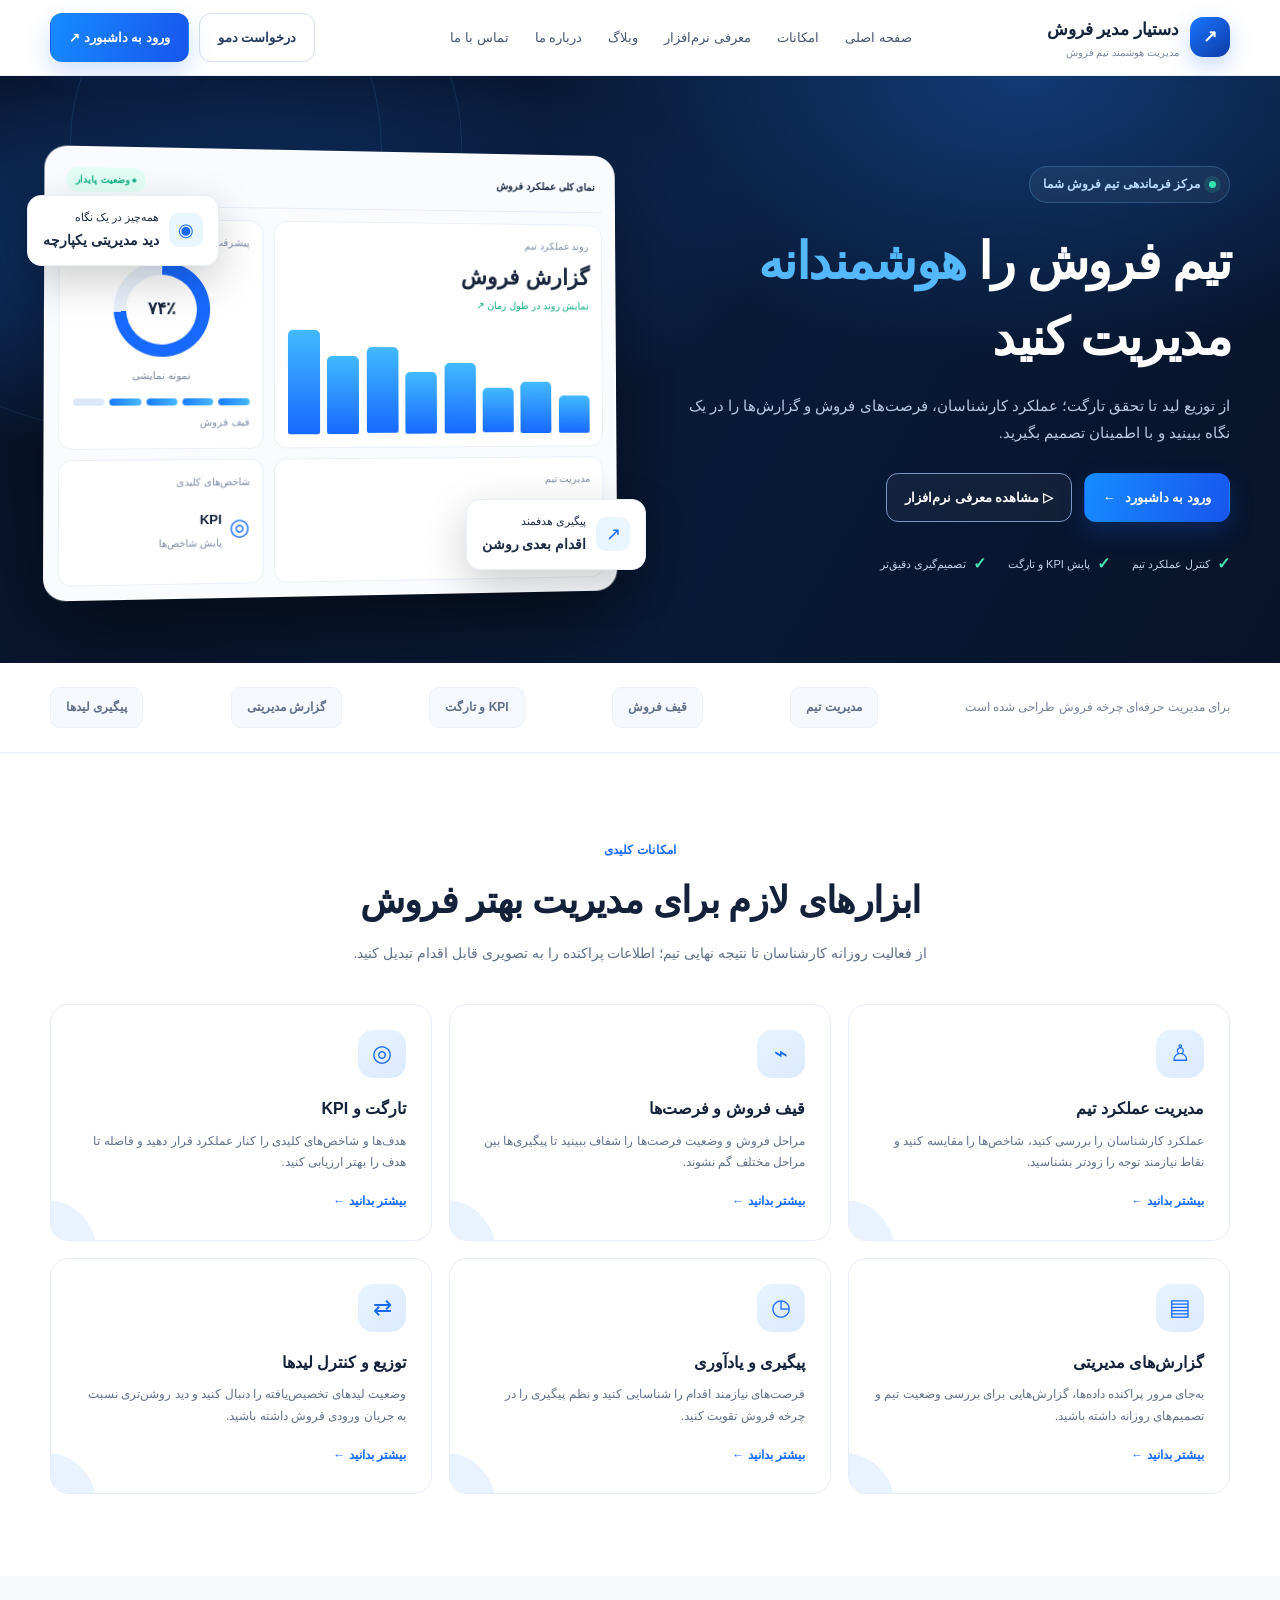
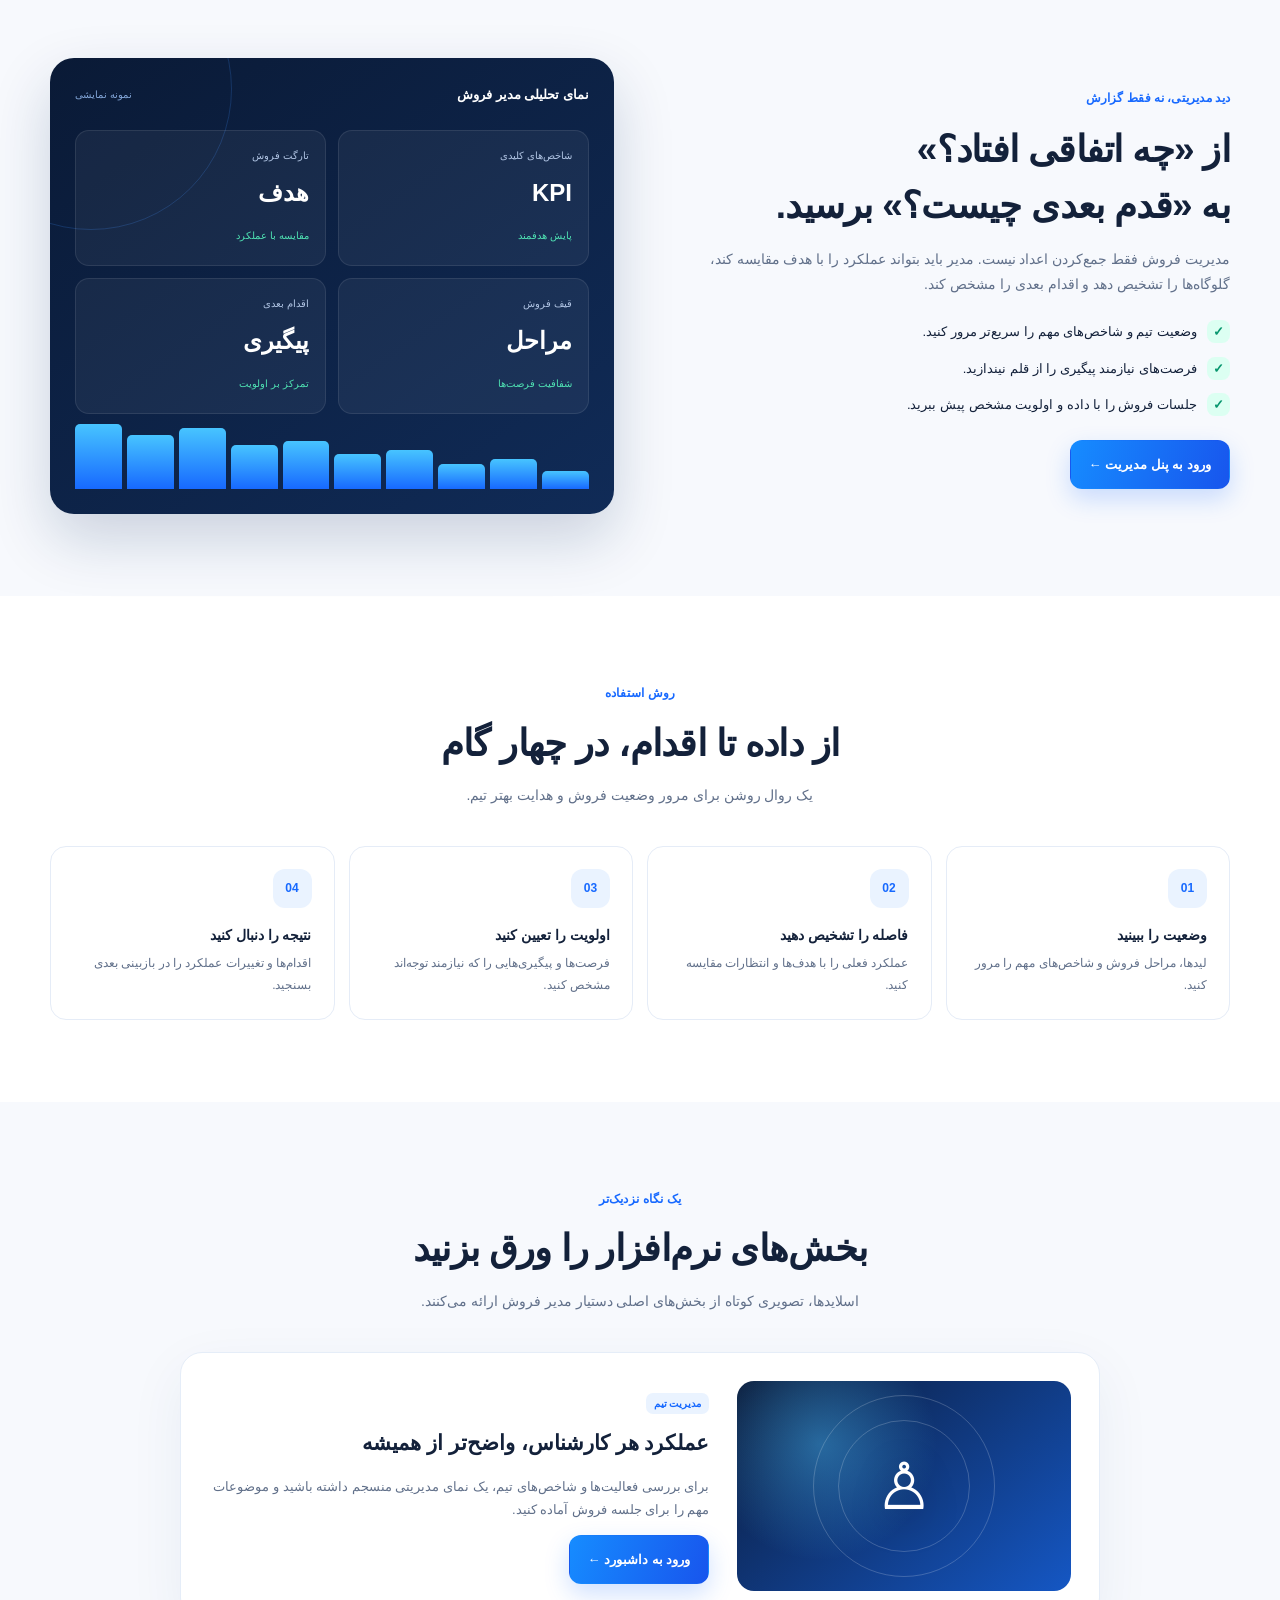
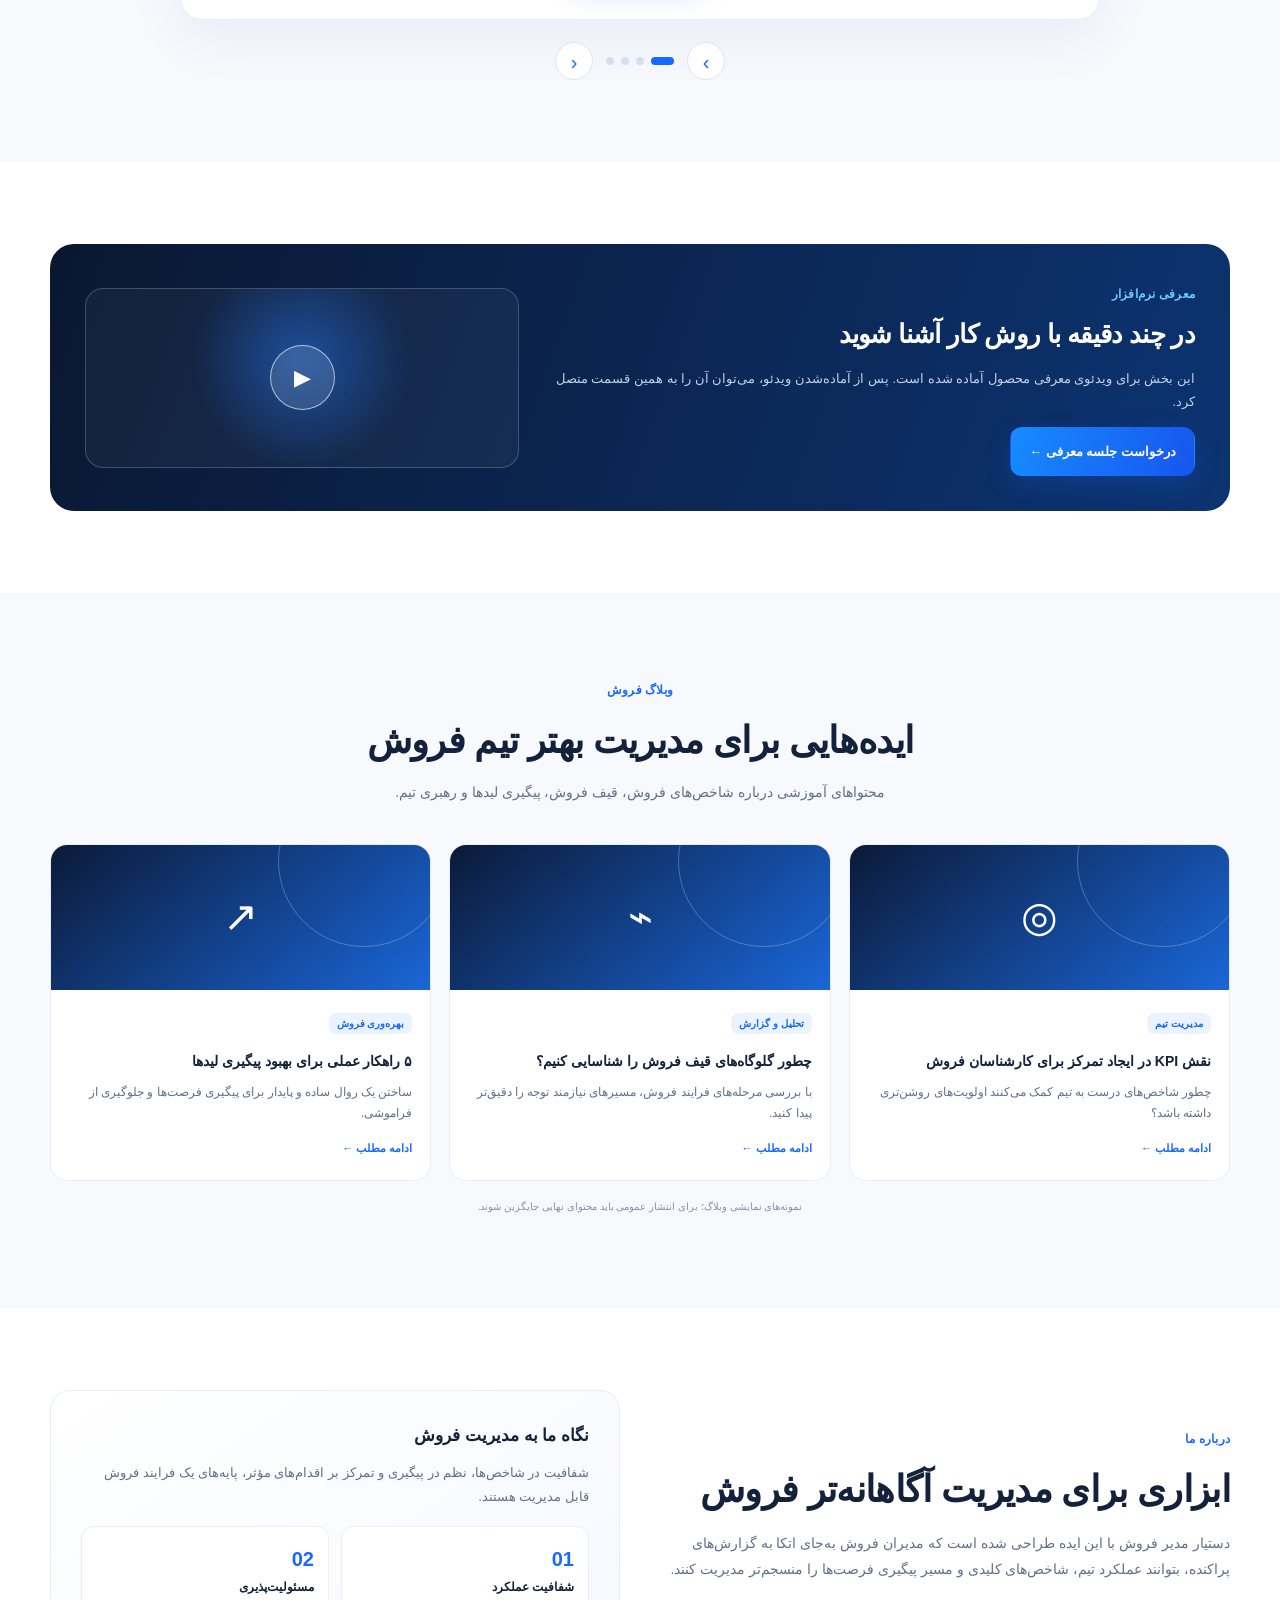
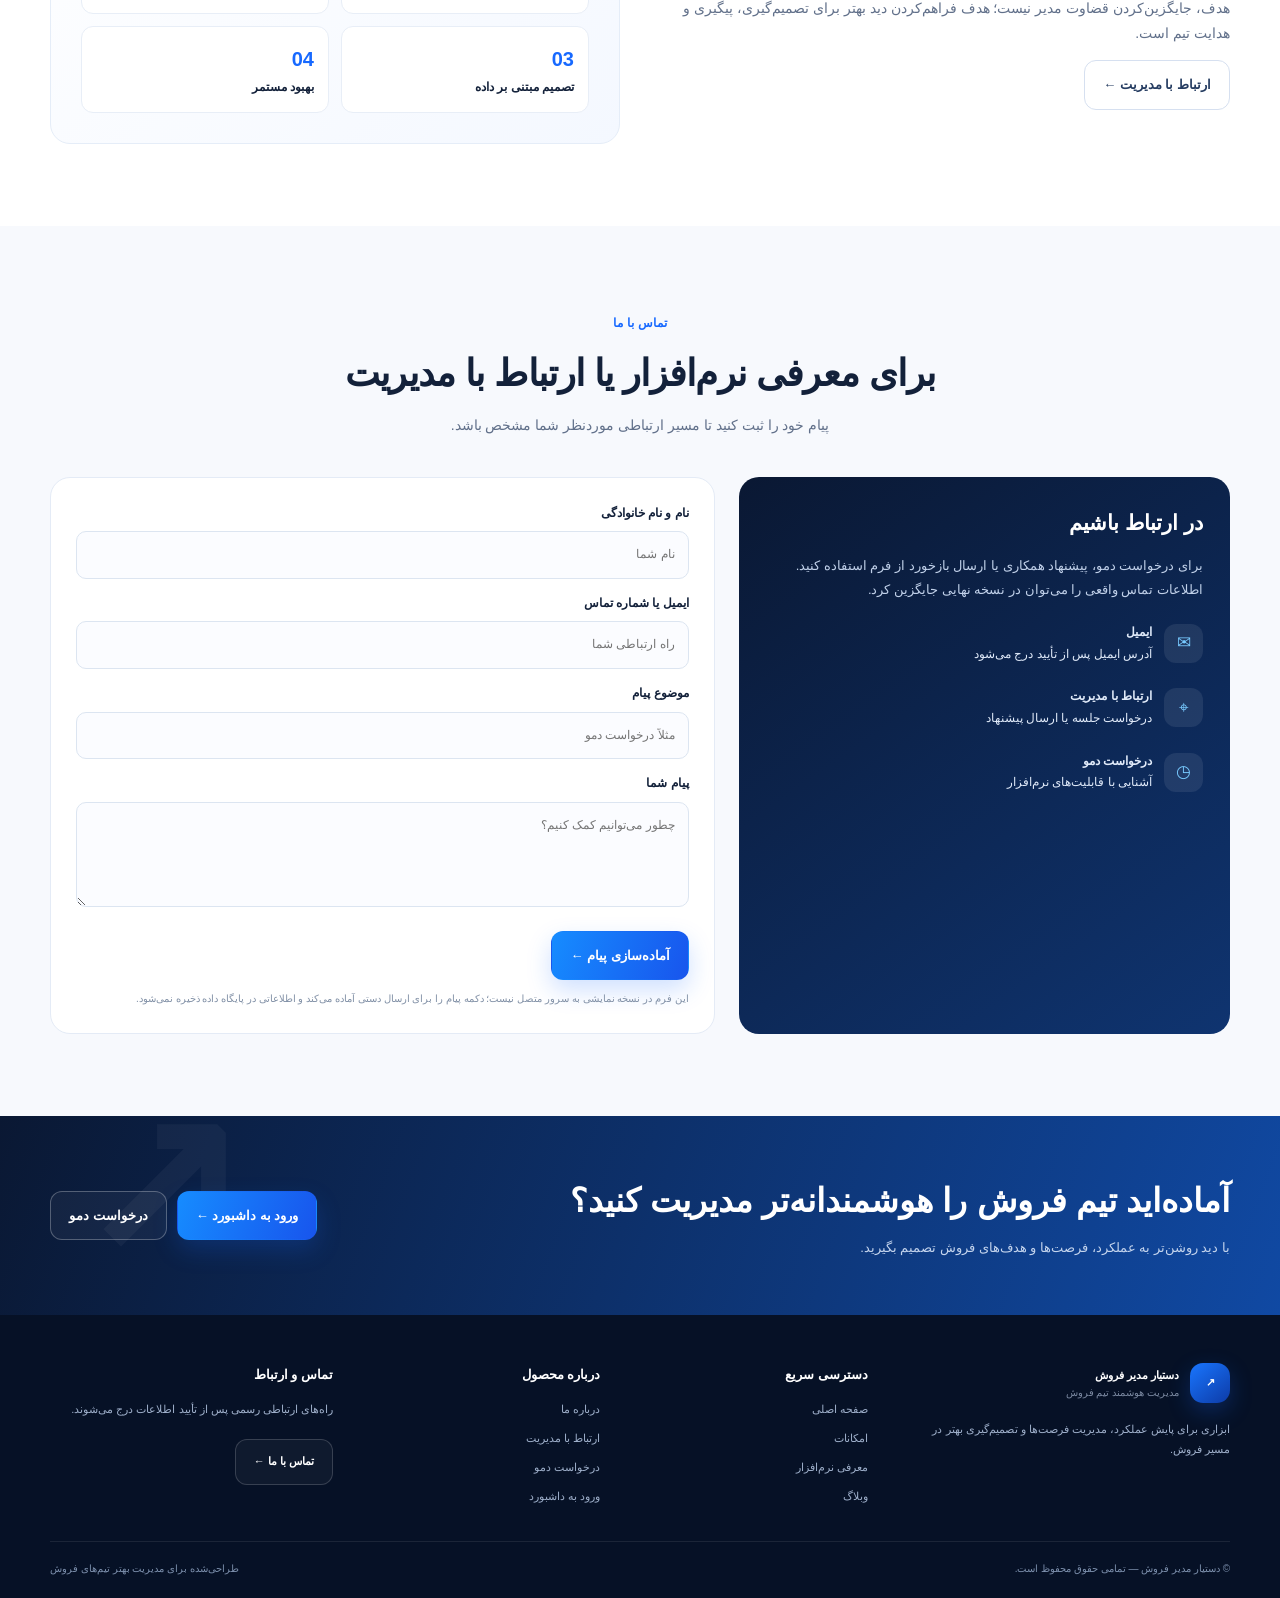
==== index.html @ 39547f1a "Launch sales assistant landing page as homepage" ====
<!doctype html>
<html lang="fa" dir="rtl">
<head>
<meta charset="utf-8">
<meta name="viewport" content="width=device-width,initial-scale=1">
<meta name="theme-color" content="#071329">
<title>دستیار مدیر فروش | مدیریت هوشمند تیم فروش</title>
<meta name="description" content="یک مرکز فرماندهی برای مدیریت تیم فروش، پایش KPI، پیگیری لیدها و تحقق تارگت‌ها.">
<style>
:root{--navy:#071329;--navy2:#0b1c3b;--blue:#1769ff;--cyan:#38bdf8;--ink:#13213a;--muted:#61708a;--line:#e7edf6;--paper:#f7f9fd;--green:#19c994;--orange:#ffb454}
*{box-sizing:border-box}html{scroll-behavior:smooth;scroll-padding-top:90px}body{margin:0;font-family:Tahoma,"Segoe UI",sans-serif;color:var(--ink);background:white;line-height:1.8}a{color:inherit;text-decoration:none}button,input,textarea{font:inherit}button,a{ -webkit-tap-highlight-color:transparent}.wrap{width:min(1180px,calc(100% - 40px));margin:auto}.topbar{height:76px;display:flex;align-items:center;background:#fff;position:sticky;top:0;z-index:50;border-bottom:1px solid #eaf0f8}.nav{display:flex;align-items:center;justify-content:space-between;gap:24px}.brand{display:flex;align-items:center;gap:11px;font-weight:900;font-size:17px;white-space:nowrap}.brand-mark{width:40px;height:40px;border-radius:13px;background:linear-gradient(140deg,#1976ff,#0d3ba7);display:grid;place-items:center;color:white;box-shadow:0 8px 22px #1769ff40}.brand small{display:block;font-size:10px;color:#7b89a1;font-weight:500;line-height:1.4}.navlinks{display:flex;align-items:center;gap:26px;font-size:13px;color:#465570}.navlinks a:hover{color:var(--blue)}.nav-actions{display:flex;gap:10px;align-items:center}.btn{display:inline-flex;align-items:center;justify-content:center;gap:9px;border:1px solid transparent;border-radius:12px;padding:12px 18px;font-size:13px;font-weight:800;cursor:pointer;transition:transform .2s,box-shadow .2s,background .2s}.btn:hover{transform:translateY(-2px)}.btn-primary{color:white;background:linear-gradient(110deg,#168cff,#1855ed);box-shadow:0 10px 25px #1769ff35}.btn-outline{border-color:#d6e0f0;background:white;color:#253c61}.menu-toggle{display:none;border:1px solid var(--line);background:white;border-radius:10px;padding:8px 11px}
.hero{position:relative;overflow:hidden;background:radial-gradient(ellipse at 18% 30%,#123f85 0,transparent 36%),radial-gradient(ellipse at 80% 0%,#123a74 0,transparent 34%),linear-gradient(120deg,#071329,#081a37 60%,#071329);color:white;padding:74px 0 68px;isolation:isolate}.hero:before,.hero:after{content:"";position:absolute;border:1px solid #53b8ff24;border-radius:50%;width:550px;height:550px;z-index:-1;animation:orbit 28s linear infinite}.hero:before{left:-170px;top:-200px}.hero:after{left:70px;top:-130px;width:390px;height:390px;animation-duration:20s}.hero-grid{display:grid;grid-template-columns:1fr 1.03fr;align-items:center;gap:48px}.eyebrow{display:inline-flex;align-items:center;gap:9px;border:1px solid #69b9ff45;background:#ffffff0d;border-radius:99px;padding:7px 13px;color:#b9dcff;font-size:12px;font-weight:700}.pulse{width:7px;height:7px;border-radius:50%;background:#35e3b1;box-shadow:0 0 0 5px #35e3b122}.hero h1{font-size:clamp(32px,4vw,53px);line-height:1.48;letter-spacing:-1.6px;margin:21px 0 16px;font-weight:900}.hero h1 span{color:#54b8ff}.hero-copy{font-size:15px;color:#b8c8e2;max-width:560px;margin:0 0 27px}.hero-ctas{display:flex;flex-wrap:wrap;gap:12px}.hero .btn-outline{background:#ffffff0b;border-color:#7895c5;color:#fff}.hero-points{display:flex;gap:22px;flex-wrap:wrap;margin-top:28px;color:#c4d3eb;font-size:11px}.hero-points span{display:flex;gap:7px;align-items:center}.hero-points b{color:#4ce0b0;font-size:16px}.visual{position:relative;min-width:0;perspective:1000px}.dashboard{background:#f9fbff;color:#17243c;border:1px solid #ffffffb5;border-radius:22px;padding:13px;box-shadow:0 32px 90px #0008;transform:rotateY(5deg) rotateX(1deg);animation:float 6s ease-in-out infinite}.dash-top{display:flex;justify-content:space-between;align-items:center;padding:7px 7px 13px;border-bottom:1px solid #e6edf7;font-size:10px;font-weight:800}.dash-status{color:#0aaf83;background:#e3fff5;padding:4px 9px;border-radius:99px;font-size:9px}.dash-layout{display:grid;grid-template-columns:1.35fr .8fr;gap:10px;padding-top:12px}.dash-card{background:white;border:1px solid #eaf0f8;border-radius:13px;padding:13px;min-width:0}.mini-label{font-size:10px;color:#7b8aa3}.metric{font-size:22px;font-weight:900;margin-top:3px}.positive{color:#0cac80;font-size:10px}.bars{height:120px;display:flex;align-items:end;justify-content:space-around;gap:7px;padding-top:12px}.bars i{display:block;width:11%;border-radius:5px 5px 2px 2px;background:linear-gradient(#42b9ff,#1769ff);animation:grow 1.2s both;transform-origin:bottom}.bars i:nth-child(1){height:35%}.bars i:nth-child(2){height:48%;animation-delay:.1s}.bars i:nth-child(3){height:42%;animation-delay:.2s}.bars i:nth-child(4){height:66%;animation-delay:.3s}.bars i:nth-child(5){height:57%;animation-delay:.4s}.bars i:nth-child(6){height:80%;animation-delay:.5s}.bars i:nth-child(7){height:72%;animation-delay:.6s}.bars i:nth-child(8){height:96%;animation-delay:.7s}.donut{width:94px;height:94px;border-radius:50%;background:conic-gradient(#1769ff 0 74%,#e9f0fb 74%);display:grid;place-items:center;margin:10px auto}.donut:after{content:"۷۴٪";width:69px;height:69px;background:white;border-radius:50%;display:grid;place-items:center;font-weight:900;font-size:17px}.pipeline{display:flex;gap:5px;margin-top:13px}.pipeline i{height:7px;border-radius:99px;background:#dbe6f7;flex:1}.pipeline i:nth-child(-n+4){background:linear-gradient(90deg,#197bff,#47b8ff)}.floating{position:absolute;background:white;color:#1c2a43;box-shadow:0 15px 45px #0003;border:1px solid #e8eff9;border-radius:14px;padding:12px 15px;display:flex;align-items:center;gap:10px;font-size:11px;animation:float 5s ease-in-out infinite}.floating strong{display:block;font-size:14px}.float-a{right:-22px;bottom:25px}.float-b{left:-23px;top:45px;animation-delay:-2s}.float-icon{width:34px;height:34px;border-radius:10px;display:grid;place-items:center;background:#e9f5ff;color:#1769ff;font-size:18px}
.trust{padding:24px 0;border-bottom:1px solid var(--line)}.trust-row{display:flex;align-items:center;justify-content:space-between;gap:16px;flex-wrap:wrap}.trust-title{font-size:12px;color:#75829a}.trust-chip{font-size:12px;font-weight:800;color:#60708a;background:#f5f8fd;border:1px solid #edf1f8;border-radius:10px;padding:9px 15px}
.section{padding:82px 0}.section-soft{background:var(--paper)}.section-head{text-align:center;max-width:700px;margin:0 auto 38px}.kicker{color:var(--blue);font-size:12px;font-weight:900;letter-spacing:.2px}.section h2{font-size:clamp(25px,3vw,37px);line-height:1.5;margin:9px 0 12px;letter-spacing:-.7px}.section-head p{margin:0;color:var(--muted);font-size:14px}.feature-grid{display:grid;grid-template-columns:repeat(3,1fr);gap:17px}.feature{border:1px solid #e7edf7;background:white;border-radius:18px;padding:25px;transition:.25s;position:relative;overflow:hidden}.feature:after{content:"";position:absolute;width:100px;height:100px;background:#e9f3ff;border-radius:50%;left:-55px;bottom:-60px;transition:.3s}.feature:hover{transform:translateY(-6px);box-shadow:0 20px 45px #173f7b12;border-color:#bfd8ff}.feature:hover:after{transform:scale(1.5)}.feature-icon{width:48px;height:48px;border-radius:15px;background:linear-gradient(145deg,#e8f4ff,#dceaff);display:grid;place-items:center;color:#1769ff;font-size:23px}.feature h3{font-size:16px;margin:17px 0 7px}.feature p{font-size:12px;color:var(--muted);margin:0}.feature a{display:inline-flex;margin-top:17px;color:var(--blue);font-size:12px;font-weight:800}
.split{display:grid;grid-template-columns:1fr 1fr;gap:52px;align-items:center}.split h2{margin-top:10px}.split-copy>p{color:var(--muted);font-size:14px}.checklist{list-style:none;padding:0;margin:23px 0;display:grid;gap:13px}.checklist li{display:flex;align-items:flex-start;gap:10px;font-size:13px}.check{flex:0 0 23px;width:23px;height:23px;border-radius:8px;background:#dcfff2;color:#07966e;display:grid;place-items:center;font-weight:900}.analytics-card{background:linear-gradient(145deg,#0a1a36,#102b57);border-radius:24px;padding:25px;color:white;box-shadow:0 25px 60px #0c2b5b30;position:relative;overflow:hidden}.analytics-card:before{content:"";position:absolute;width:280px;height:280px;border:1px solid #3e91ff35;border-radius:50%;left:-100px;top:-110px}.analytics-head{display:flex;justify-content:space-between;align-items:center;font-size:13px;position:relative}.analytics-head span{color:#83a6d8;font-size:10px}.kpi-grid{display:grid;grid-template-columns:repeat(2,1fr);gap:12px;margin-top:23px;position:relative}.kpi{background:#ffffff0d;border:1px solid #ffffff17;border-radius:14px;padding:16px}.kpi label{display:block;color:#b0c4e3;font-size:10px}.kpi strong{display:block;font-size:24px;margin:6px 0}.kpi em{font-style:normal;color:#4fe1b2;font-size:10px}.spark{height:65px;display:flex;align-items:end;gap:5px;margin-top:10px}.spark i{flex:1;border-radius:5px 5px 0 0;background:linear-gradient(#47c4ff,#1769ff);height:var(--h)}
.process-grid{display:grid;grid-template-columns:repeat(4,1fr);gap:14px;counter-reset:step}.process{padding:22px;border:1px solid #e5ecf7;border-radius:16px;background:white;counter-increment:step}.process:before{content:"0" counter(step);display:grid;place-items:center;width:39px;height:39px;border-radius:12px;background:#eaf3ff;color:#1769ff;font-size:12px;font-weight:900}.process h3{font-size:14px;margin:15px 0 5px}.process p{font-size:12px;color:var(--muted);margin:0}
.slider-shell{position:relative;max-width:920px;margin:auto}.slide{display:none;grid-template-columns:.8fr 1.2fr;gap:28px;align-items:center;background:white;border:1px solid #e5edf8;border-radius:22px;padding:28px;box-shadow:0 18px 55px #153b7410}.slide.active{display:grid;animation:slidein .45s ease}.slide-art{min-height:210px;border-radius:17px;background:radial-gradient(circle at 25% 30%,#4ec6ff66,transparent 40%),linear-gradient(140deg,#0b1a38,#1557c4);display:grid;place-items:center;color:white;position:relative;overflow:hidden}.slide-art:before,.slide-art:after{content:"";position:absolute;width:180px;height:180px;border:1px solid #ffffff32;border-radius:50%;animation:orbit 20s linear infinite}.slide-art:after{width:130px;height:130px;animation-direction:reverse}.slide-art span{font-size:65px;filter:drop-shadow(0 8px 18px #0005);z-index:1}.slide h3{font-size:21px;margin:7px 0}.slide p{font-size:13px;color:var(--muted)}.slide-controls{display:flex;justify-content:center;align-items:center;gap:13px;margin-top:22px}.arrow{width:38px;height:38px;border:1px solid #dbe5f3;background:white;border-radius:50%;cursor:pointer;color:#1769ff;font-size:20px}.dots{display:flex;gap:7px}.dot{width:8px;height:8px;border:0;border-radius:50%;background:#d5dfef;padding:0;cursor:pointer}.dot.active{background:#1769ff;width:23px;border-radius:99px}
.video-band{background:linear-gradient(110deg,#0a1731,#0c3472);color:white;border-radius:24px;padding:35px;display:grid;grid-template-columns:1.2fr .8fr;gap:25px;align-items:center;overflow:hidden;position:relative}.video-band h2{font-size:26px;margin:7px 0}.video-band p{color:#c1d0e8;font-size:13px}.video-preview{min-height:180px;border:1px solid #ffffff32;border-radius:18px;background:radial-gradient(circle at 50% 40%,#287fff77,transparent 45%),#ffffff0b;display:grid;place-items:center;position:relative}.play{width:65px;height:65px;border:1px solid #ffffff9c;border-radius:50%;display:grid;place-items:center;background:#ffffff20;color:white;font-size:22px;cursor:pointer;backdrop-filter:blur(10px);transition:.2s}.play:hover{transform:scale(1.1);background:#1769ff}
.blog-grid{display:grid;grid-template-columns:repeat(3,1fr);gap:18px}.article{border:1px solid #e6edf7;border-radius:17px;overflow:hidden;background:white;transition:.25s}.article:hover{transform:translateY(-5px);box-shadow:0 18px 35px #0e2c5714}.article-art{height:145px;background:linear-gradient(140deg,#0b1a38,#1a66d8);display:grid;place-items:center;color:#fff;font-size:42px;position:relative;overflow:hidden}.article-art:after{content:"";position:absolute;width:170px;height:170px;border:1px solid #ffffff40;border-radius:50%;right:-20px;top:-70px}.article-body{padding:18px}.tag{font-size:10px;color:#1769ff;background:#eaf3ff;border-radius:7px;padding:5px 8px;font-weight:800}.article h3{font-size:14px;line-height:1.8;margin:13px 0 7px}.article p{font-size:12px;color:var(--muted);margin:0}.readmore{display:inline-flex;margin-top:14px;color:#1769ff;font-size:11px;font-weight:900}
.about-band{display:grid;grid-template-columns:1fr 1fr;gap:40px;align-items:center}.about-box{padding:30px;border:1px solid #e5edf8;border-radius:20px;background:linear-gradient(145deg,#fff,#f4f8ff)}.about-box h3{font-size:17px;margin:0 0 10px}.about-box p{font-size:13px;color:var(--muted);margin:0}.values{display:grid;grid-template-columns:repeat(2,1fr);gap:12px;margin-top:18px}.value{padding:14px;border-radius:12px;background:white;border:1px solid #e8eef7;font-size:12px;font-weight:800}.value span{display:block;color:#1769ff;font-size:20px}
.contact-grid{display:grid;grid-template-columns:.85fr 1.15fr;gap:24px}.contact-info{background:linear-gradient(145deg,#0a1833,#0f3470);border-radius:20px;padding:27px;color:white}.contact-info h3{font-size:21px;margin:0 0 10px}.contact-info p{font-size:13px;color:#c0d0e9}.contact-item{display:flex;gap:12px;align-items:center;margin-top:21px;font-size:12px;color:#e0eaf9}.contact-symbol{width:39px;height:39px;border-radius:12px;background:#ffffff15;display:grid;place-items:center;color:#78caff;font-size:17px}.contact-form{padding:25px;border:1px solid #e4ebf6;border-radius:20px;background:white}.field{margin-bottom:14px}.field label{display:block;font-size:12px;font-weight:800;margin-bottom:7px}.field input,.field textarea{width:100%;border:1px solid #dce5f1;background:#fbfcff;border-radius:10px;padding:12px 13px;outline:none;font-size:12px}.field input:focus,.field textarea:focus{border-color:#5a9cff;box-shadow:0 0 0 3px #1769ff14}.field textarea{min-height:105px;resize:vertical}.form-note{font-size:10px;color:#8190a6;margin-top:10px}
.cta{padding:55px 0;background:linear-gradient(110deg,#0a1833,#1049a3);color:white;position:relative;overflow:hidden}.cta:after{content:"↗";position:absolute;font-size:200px;line-height:1;left:6%;top:-35px;color:#ffffff0b;font-weight:900}.cta-inner{display:flex;justify-content:space-between;align-items:center;gap:25px;position:relative;z-index:1}.cta h2{font-size:clamp(23px,3vw,33px);margin:0 0 6px}.cta p{font-size:13px;color:#c4d4ed;margin:0}.footer{background:#061126;color:white;padding:48px 0 20px}.footer-grid{display:grid;grid-template-columns:1.4fr 1fr 1fr 1.2fr;gap:32px}.footer p,.footer a{font-size:11px;color:#9eafca}.footer h4{font-size:13px;margin:0 0 14px}.footer-links{display:grid;gap:9px}.footer a:hover{color:white}.copyright{border-top:1px solid #ffffff15;margin-top:35px;padding-top:18px;color:#7d90ad;font-size:10px;display:flex;justify-content:space-between;gap:15px;flex-wrap:wrap}.reveal{opacity:0;transform:translateY(22px);transition:opacity .65s ease,transform .65s ease}.reveal.visible{opacity:1;transform:none}.toast{position:fixed;bottom:20px;left:20px;z-index:100;background:#092347;color:white;border:1px solid #2b6ab5;border-radius:12px;padding:13px 17px;box-shadow:0 15px 35px #00112a55;display:none;font-size:12px;max-width:min(380px,calc(100% - 40px))}.toast.show{display:block;animation:slidein .25s ease}
@keyframes float{0%,100%{transform:translateY(0) rotateY(5deg)}50%{transform:translateY(-10px) rotateY(2deg)}}@keyframes orbit{to{transform:rotate(360deg)}}@keyframes grow{from{transform:scaleY(.1);opacity:.3}to{transform:scaleY(1);opacity:1}}@keyframes slidein{from{opacity:0;transform:translateY(12px)}to{opacity:1;transform:translateY(0)}}
@media(prefers-reduced-motion:reduce){*,*:before,*:after{animation-duration:.01ms!important;animation-iteration-count:1!important;scroll-behavior:auto!important;transition-duration:.01ms!important}.reveal{opacity:1;transform:none}}
@media(max-width:980px){.navlinks{gap:13px}.hero-grid{gap:25px}.hero{padding:55px 0}.float-a{right:-5px}.float-b{left:-5px}.feature-grid{grid-template-columns:repeat(2,1fr)}.process-grid{grid-template-columns:repeat(2,1fr)}.footer-grid{grid-template-columns:repeat(2,1fr)}}
@media(max-width:720px){.wrap{width:min(100% - 28px,1180px)}.topbar{height:66px}.nav-actions .btn-outline{display:none}.menu-toggle{display:block}.navlinks{display:none;position:absolute;top:65px;right:14px;left:14px;background:white;border:1px solid var(--line);box-shadow:0 18px 35px #122b501c;border-radius:14px;padding:14px;flex-direction:column;align-items:stretch;gap:0}.navlinks.open{display:flex}.navlinks a{padding:10px}.nav-actions .btn{padding:10px 12px;font-size:11px}.brand{font-size:14px}.brand-mark{width:35px;height:35px}.hero{padding:44px 0 53px}.hero-grid{grid-template-columns:1fr}.hero h1{font-size:34px}.hero-copy{font-size:13px}.visual{margin:15px 9px 24px}.dashboard{transform:none}.float-a{right:-8px;bottom:-20px}.float-b{left:-8px;top:-16px}.dash-layout{grid-template-columns:1fr  .7fr}.bars{height:90px}.trust-row{justify-content:center}.trust-title{width:100%;text-align:center}.section{padding:58px 0}.feature-grid,.blog-grid{grid-template-columns:1fr}.split,.video-band,.about-band,.contact-grid{grid-template-columns:1fr;gap:25px}.split>.analytics-card{order:2}.slide,.slide.active{grid-template-columns:1fr;padding:17px}.slide-art{min-height:150px}.slide h3{font-size:18px}.video-band{padding:24px}.video-preview{min-height:145px}.cta-inner{align-items:flex-start;flex-direction:column}.footer-grid{grid-template-columns:1fr 1fr;gap:24px}.footer-grid>div:first-child{grid-column:1/-1}.copyright{flex-direction:column}.section-head{margin-bottom:28px}.kpi strong{font-size:21px}}
@media(max-width:400px){.hero h1{font-size:29px}.hero-ctas .btn{width:100%}.nav-actions .btn{padding:9px}.footer-grid{grid-template-columns:1fr}.footer-grid>div:first-child{grid-column:auto}.dash-card{padding:9px}.metric{font-size:18px}}
</style>
</head>
<body>
<header class="topbar">
 <div class="wrap nav">
  <a class="brand" href="#home" aria-label="دستیار مدیر فروش">
   <span class="brand-mark">↗</span><span>دستیار مدیر فروش<small>مدیریت هوشمند تیم فروش</small></span>
  </a>
  <button class="menu-toggle" id="menuToggle" aria-label="باز کردن منو">☰</button>
  <nav class="navlinks" id="navlinks">
   <a href="#home">صفحه اصلی</a><a href="#features">امکانات</a><a href="#tour">معرفی نرم‌افزار</a><a href="#blog">وبلاگ</a><a href="#about">درباره ما</a><a href="#contact">تماس با ما</a>
  </nav>
  <div class="nav-actions"><a class="btn btn-outline" href="#contact">درخواست دمو</a><a class="btn btn-primary" href="dashboard.html">ورود به داشبورد ↗</a></div>
 </div>
</header>
<main>
<section class="hero" id="home">
 <div class="wrap hero-grid">
  <div class="hero-text">
   <div class="eyebrow"><span class="pulse"></span> مرکز فرماندهی تیم فروش شما</div>
   <h1>تیم فروش را <span>هوشمندانه</span><br>مدیریت کنید</h1>
   <p class="hero-copy">از توزیع لید تا تحقق تارگت؛ عملکرد کارشناسان، فرصت‌های فروش و گزارش‌ها را در یک نگاه ببینید و با اطمینان تصمیم بگیرید.</p>
   <div class="hero-ctas"><a class="btn btn-primary" href="dashboard.html">ورود به داشبورد <span>←</span></a><a class="btn btn-outline" href="#tour">▷ مشاهده معرفی نرم‌افزار</a></div>
   <div class="hero-points"><span><b>✓</b> کنترل عملکرد تیم</span><span><b>✓</b> پایش KPI و تارگت</span><span><b>✓</b> تصمیم‌گیری دقیق‌تر</span></div>
  </div>
  <div class="visual" aria-label="پیش‌نمایش مفهومی داشبورد فروش">
   <div class="dashboard">
    <div class="dash-top"><span>نمای کلی عملکرد فروش</span><span class="dash-status">● وضعیت پایدار</span></div>
    <div class="dash-layout">
     <div class="dash-card"><div class="mini-label">روند عملکرد تیم</div><div class="metric">گزارش فروش</div><div class="positive">نمایش روند در طول زمان ↗</div><div class="bars"><i></i><i></i><i></i><i></i><i></i><i></i><i></i><i></i></div></div>
     <div class="dash-card"><div class="mini-label">پیشرفت تارگت</div><div class="donut"></div><div style="text-align:center;font-size:10px;color:#73819a">نمونه نمایشی</div><div class="pipeline"><i></i><i></i><i></i><i></i><i></i></div><div class="mini-label" style="margin-top:8px">قیف فروش</div></div>
     <div class="dash-card"><div class="mini-label">مدیریت تیم</div><div style="display:flex;gap:7px;align-items:center;margin-top:12px"><span style="background:#dcecff;color:#1769ff;width:28px;height:28px;border-radius:9px;display:grid;place-items:center">◉</span><span style="font-size:10px">عملکرد کارشناسان</span></div><div style="display:flex;gap:7px;align-items:center;margin-top:9px"><span style="background:#dffcf1;color:#0aa77d;width:28px;height:28px;border-radius:9px;display:grid;place-items:center">✓</span><span style="font-size:10px">پیگیری فرصت‌ها</span></div></div>
     <div class="dash-card"><div class="mini-label">شاخص‌های کلیدی</div><div style="display:flex;align-items:center;gap:7px;margin-top:13px"><span style="font-size:23px;color:#1769ff">◎</span><div><strong style="font-size:13px">KPI</strong><div class="mini-label">پایش شاخص‌ها</div></div></div></div>
    </div>
   </div>
   <div class="floating float-a"><span class="float-icon">↗</span><span>پیگیری هدفمند<strong>اقدام بعدی روشن</strong></span></div>
   <div class="floating float-b"><span class="float-icon">◉</span><span>همه‌چیز در یک نگاه<strong>دید مدیریتی یکپارچه</strong></span></div>
  </div>
 </div>
</section>
<section class="trust"><div class="wrap trust-row"><span class="trust-title">برای مدیریت حرفه‌ای چرخه فروش طراحی شده است</span><span class="trust-chip">مدیریت تیم</span><span class="trust-chip">قیف فروش</span><span class="trust-chip">KPI و تارگت</span><span class="trust-chip">گزارش مدیریتی</span><span class="trust-chip">پیگیری لیدها</span></div></section>
<section class="section" id="features"><div class="wrap"><div class="section-head reveal"><span class="kicker">امکانات کلیدی</span><h2>ابزارهای لازم برای مدیریت بهتر فروش</h2><p>از فعالیت روزانه کارشناسان تا نتیجه نهایی تیم؛ اطلاعات پراکنده را به تصویری قابل اقدام تبدیل کنید.</p></div>
 <div class="feature-grid">
  <article class="feature reveal"><div class="feature-icon">♙</div><h3>مدیریت عملکرد تیم</h3><p>عملکرد کارشناسان را بررسی کنید، شاخص‌ها را مقایسه کنید و نقاط نیازمند توجه را زودتر بشناسید.</p><a href="#tour">بیشتر بدانید ←</a></article>
  <article class="feature reveal"><div class="feature-icon">⌁</div><h3>قیف فروش و فرصت‌ها</h3><p>مراحل فروش و وضعیت فرصت‌ها را شفاف ببینید تا پیگیری‌ها بین مراحل مختلف گم نشوند.</p><a href="#tour">بیشتر بدانید ←</a></article>
  <article class="feature reveal"><div class="feature-icon">◎</div><h3>تارگت و KPI</h3><p>هدف‌ها و شاخص‌های کلیدی را کنار عملکرد قرار دهید و فاصله تا هدف را بهتر ارزیابی کنید.</p><a href="#tour">بیشتر بدانید ←</a></article>
  <article class="feature reveal"><div class="feature-icon">▤</div><h3>گزارش‌های مدیریتی</h3><p>به‌جای مرور پراکنده داده‌ها، گزارش‌هایی برای بررسی وضعیت تیم و تصمیم‌های روزانه داشته باشید.</p><a href="#tour">بیشتر بدانید ←</a></article>
  <article class="feature reveal"><div class="feature-icon">◷</div><h3>پیگیری و یادآوری</h3><p>فرصت‌های نیازمند اقدام را شناسایی کنید و نظم پیگیری را در چرخه فروش تقویت کنید.</p><a href="#tour">بیشتر بدانید ←</a></article>
  <article class="feature reveal"><div class="feature-icon">⇄</div><h3>توزیع و کنترل لیدها</h3><p>وضعیت لیدهای تخصیص‌یافته را دنبال کنید و دید روشن‌تری نسبت به جریان ورودی فروش داشته باشید.</p><a href="#tour">بیشتر بدانید ←</a></article>
 </div>
</div></section>
<section class="section section-soft"><div class="wrap split">
 <div class="split-copy reveal"><span class="kicker">دید مدیریتی، نه فقط گزارش</span><h2>از «چه اتفاقی افتاد؟»<br>به «قدم بعدی چیست؟» برسید.</h2><p>مدیریت فروش فقط جمع‌کردن اعداد نیست. مدیر باید بتواند عملکرد را با هدف مقایسه کند، گلوگاه‌ها را تشخیص دهد و اقدام بعدی را مشخص کند.</p><ul class="checklist"><li><span class="check">✓</span><span>وضعیت تیم و شاخص‌های مهم را سریع‌تر مرور کنید.</span></li><li><span class="check">✓</span><span>فرصت‌های نیازمند پیگیری را از قلم نیندازید.</span></li><li><span class="check">✓</span><span>جلسات فروش را با داده و اولویت مشخص پیش ببرید.</span></li></ul><a class="btn btn-primary" href="dashboard.html">ورود به پنل مدیریت ←</a></div>
 <div class="analytics-card reveal"><div class="analytics-head"><strong>نمای تحلیلی مدیر فروش</strong><span>نمونه نمایشی</span></div><div class="kpi-grid"><div class="kpi"><label>شاخص‌های کلیدی</label><strong>KPI</strong><em>پایش هدفمند</em></div><div class="kpi"><label>تارگت فروش</label><strong>هدف</strong><em>مقایسه با عملکرد</em></div><div class="kpi"><label>قیف فروش</label><strong>مراحل</strong><em>شفافیت فرصت‌ها</em></div><div class="kpi"><label>اقدام بعدی</label><strong>پیگیری</strong><em>تمرکز بر اولویت</em></div></div><div class="spark"><i style="--h:28%"></i><i style="--h:46%"></i><i style="--h:38%"></i><i style="--h:60%"></i><i style="--h:53%"></i><i style="--h:74%"></i><i style="--h:68%"></i><i style="--h:94%"></i><i style="--h:82%"></i><i style="--h:100%"></i></div></div>
</div></section>
<section class="section"><div class="wrap"><div class="section-head reveal"><span class="kicker">روش استفاده</span><h2>از داده تا اقدام، در چهار گام</h2><p>یک روال روشن برای مرور وضعیت فروش و هدایت بهتر تیم.</p></div><div class="process-grid"><article class="process reveal"><h3>وضعیت را ببینید</h3><p>لیدها، مراحل فروش و شاخص‌های مهم را مرور کنید.</p></article><article class="process reveal"><h3>فاصله را تشخیص دهید</h3><p>عملکرد فعلی را با هدف‌ها و انتظارات مقایسه کنید.</p></article><article class="process reveal"><h3>اولویت را تعیین کنید</h3><p>فرصت‌ها و پیگیری‌هایی را که نیازمند توجه‌اند مشخص کنید.</p></article><article class="process reveal"><h3>نتیجه را دنبال کنید</h3><p>اقدام‌ها و تغییرات عملکرد را در بازبینی بعدی بسنجید.</p></article></div></div></section>
<section class="section section-soft" id="tour"><div class="wrap"><div class="section-head reveal"><span class="kicker">یک نگاه نزدیک‌تر</span><h2>بخش‌های نرم‌افزار را ورق بزنید</h2><p>اسلایدها، تصویری کوتاه از بخش‌های اصلی دستیار مدیر فروش ارائه می‌کنند.</p></div>
 <div class="slider-shell reveal">
  <article class="slide active"><div class="slide-art"><span>♙</span></div><div><span class="tag">مدیریت تیم</span><h3>عملکرد هر کارشناس، واضح‌تر از همیشه</h3><p>برای بررسی فعالیت‌ها و شاخص‌های تیم، یک نمای مدیریتی منسجم داشته باشید و موضوعات مهم را برای جلسه فروش آماده کنید.</p><a href="dashboard.html" class="btn btn-primary">ورود به داشبورد ←</a></div></article>
  <article class="slide"><div class="slide-art"><span>⌁</span></div><div><span class="tag">قیف فروش</span><h3>هیچ مرحله‌ای از مسیر فروش مبهم نماند</h3><p>وضعیت فرصت‌ها را مرحله‌به‌مرحله مرور کنید و تشخیص دهید تمرکز تیم باید روی کدام بخش از فرایند باشد.</p><a href="dashboard.html" class="btn btn-primary">بررسی پنل ←</a></div></article>
  <article class="slide"><div class="slide-art"><span>◎</span></div><div><span class="tag">تارگت و KPI</span><h3>هدف‌ها را به معیارهای قابل پیگیری تبدیل کنید</h3><p>شاخص‌های مهم و اهداف فروش را در تصمیم‌گیری روزانه وارد کنید و فاصله عملکرد با هدف را بررسی کنید.</p><a href="dashboard.html" class="btn btn-primary">مشاهده پنل ←</a></div></article>
  <article class="slide"><div class="slide-art"><span>▤</span></div><div><span class="tag">گزارش مدیریتی</span><h3>جلسات فروش را با آمادگی بیشتر برگزار کنید</h3><p>اطلاعات کلیدی را منظم مرور کنید و گفت‌وگوهای تیم را به سمت مسئله، اولویت و اقدام بعدی ببرید.</p><a href="dashboard.html" class="btn btn-primary">ورود به داشبورد ←</a></div></article>
  <div class="slide-controls"><button class="arrow" id="prevSlide" aria-label="اسلاید قبلی">›</button><div class="dots" id="slideDots"><button class="dot active" aria-label="اسلاید ۱"></button><button class="dot" aria-label="اسلاید ۲"></button><button class="dot" aria-label="اسلاید ۳"></button><button class="dot" aria-label="اسلاید ۴"></button></div><button class="arrow" id="nextSlide" aria-label="اسلاید بعدی">‹</button></div>
 </div>
</div></section>
<section class="section" id="video"><div class="wrap"><div class="video-band reveal"><div><span class="kicker" style="color:#69caff">معرفی نرم‌افزار</span><h2>در چند دقیقه با روش کار آشنا شوید</h2><p>این بخش برای ویدئوی معرفی محصول آماده شده است. پس از آماده‌شدن ویدئو، می‌توان آن را به همین قسمت متصل کرد.</p><a class="btn btn-primary" href="#contact">درخواست جلسه معرفی ←</a></div><div class="video-preview"><button class="play" id="videoPlay" aria-label="نمایش وضعیت ویدئو">▶</button></div></div></div></section>
<section class="section section-soft" id="blog"><div class="wrap"><div class="section-head reveal"><span class="kicker">وبلاگ فروش</span><h2>ایده‌هایی برای مدیریت بهتر تیم فروش</h2><p>محتواهای آموزشی درباره شاخص‌های فروش، قیف فروش، پیگیری لیدها و رهبری تیم.</p></div><div class="blog-grid">
 <article class="article reveal"><div class="article-art">◎</div><div class="article-body"><span class="tag">مدیریت تیم</span><h3>نقش KPI در ایجاد تمرکز برای کارشناسان فروش</h3><p>چطور شاخص‌های درست به تیم کمک می‌کنند اولویت‌های روشن‌تری داشته باشد؟</p><a href="#contact" class="readmore">ادامه مطلب ←</a></div></article>
 <article class="article reveal"><div class="article-art">⌁</div><div class="article-body"><span class="tag">تحلیل و گزارش</span><h3>چطور گلوگاه‌های قیف فروش را شناسایی کنیم؟</h3><p>با بررسی مرحله‌های فرایند فروش، مسیرهای نیازمند توجه را دقیق‌تر پیدا کنید.</p><a href="#contact" class="readmore">ادامه مطلب ←</a></div></article>
 <article class="article reveal"><div class="article-art">↗</div><div class="article-body"><span class="tag">بهره‌وری فروش</span><h3>۵ راهکار عملی برای بهبود پیگیری لیدها</h3><p>ساختن یک روال ساده و پایدار برای پیگیری فرصت‌ها و جلوگیری از فراموشی.</p><a href="#contact" class="readmore">ادامه مطلب ←</a></div></article>
 </div><p style="text-align:center;color:#8592a7;font-size:10px;margin-top:17px">نمونه‌های نمایشی وبلاگ؛ برای انتشار عمومی باید محتوای نهایی جایگزین شوند.</p></div></section>
<section class="section" id="about"><div class="wrap about-band"><div class="reveal"><span class="kicker">درباره ما</span><h2>ابزاری برای مدیریت آگاهانه‌تر فروش</h2><p style="color:var(--muted);font-size:14px">دستیار مدیر فروش با این ایده طراحی شده است که مدیران فروش به‌جای اتکا به گزارش‌های پراکنده، بتوانند عملکرد تیم، شاخص‌های کلیدی و مسیر پیگیری فرصت‌ها را منسجم‌تر مدیریت کنند.</p><p style="color:var(--muted);font-size:14px">هدف، جایگزین‌کردن قضاوت مدیر نیست؛ هدف فراهم‌کردن دید بهتر برای تصمیم‌گیری، پیگیری و هدایت تیم است.</p><a class="btn btn-outline" href="#contact">ارتباط با مدیریت ←</a></div><div class="about-box reveal"><h3>نگاه ما به مدیریت فروش</h3><p>شفافیت در شاخص‌ها، نظم در پیگیری و تمرکز بر اقدام‌های مؤثر، پایه‌های یک فرایند فروش قابل مدیریت هستند.</p><div class="values"><div class="value"><span>01</span>شفافیت عملکرد</div><div class="value"><span>02</span>مسئولیت‌پذیری</div><div class="value"><span>03</span>تصمیم مبتنی بر داده</div><div class="value"><span>04</span>بهبود مستمر</div></div></div></div></section>
<section class="section section-soft" id="contact"><div class="wrap"><div class="section-head reveal"><span class="kicker">تماس با ما</span><h2>برای معرفی نرم‌افزار یا ارتباط با مدیریت</h2><p>پیام خود را ثبت کنید تا مسیر ارتباطی موردنظر شما مشخص باشد.</p></div><div class="contact-grid">
 <aside class="contact-info reveal"><h3>در ارتباط باشیم</h3><p>برای درخواست دمو، پیشنهاد همکاری یا ارسال بازخورد از فرم استفاده کنید. اطلاعات تماس واقعی را می‌توان در نسخه نهایی جایگزین کرد.</p><div class="contact-item"><span class="contact-symbol">✉</span><span><strong>ایمیل</strong><br>آدرس ایمیل پس از تأیید درج می‌شود</span></div><div class="contact-item"><span class="contact-symbol">⌖</span><span><strong>ارتباط با مدیریت</strong><br>درخواست جلسه یا ارسال پیشنهاد</span></div><div class="contact-item"><span class="contact-symbol">◷</span><span><strong>درخواست دمو</strong><br>آشنایی با قابلیت‌های نرم‌افزار</span></div></aside>
 <form class="contact-form reveal" id="contactForm"><div class="field"><label for="fullName">نام و نام خانوادگی</label><input id="fullName" name="fullName" required placeholder="نام شما"></div><div class="field"><label for="email">ایمیل یا شماره تماس</label><input id="email" name="email" required placeholder="راه ارتباطی شما"></div><div class="field"><label for="topic">موضوع پیام</label><input id="topic" name="topic" placeholder="مثلاً درخواست دمو"></div><div class="field"><label for="message">پیام شما</label><textarea id="message" name="message" required placeholder="چطور می‌توانیم کمک کنیم؟"></textarea></div><button class="btn btn-primary" type="submit">آماده‌سازی پیام ←</button><div class="form-note">این فرم در نسخه نمایشی به سرور متصل نیست؛ دکمه پیام را برای ارسال دستی آماده می‌کند و اطلاعاتی در پایگاه داده ذخیره نمی‌شود.</div></form>
 </div></div></section>
<section class="cta"><div class="wrap cta-inner"><div><h2>آماده‌اید تیم فروش را هوشمندانه‌تر مدیریت کنید؟</h2><p>با دید روشن‌تر به عملکرد، فرصت‌ها و هدف‌های فروش تصمیم بگیرید.</p></div><div style="display:flex;gap:10px;flex-wrap:wrap"><a class="btn btn-primary" href="dashboard.html">ورود به داشبورد ←</a><a class="btn btn-outline" style="background:#ffffff0b;color:white;border-color:#ffffff45" href="#contact">درخواست دمو</a></div></div></section>
</main>
<footer class="footer"><div class="wrap"><div class="footer-grid"><div><a class="brand" href="#home" style="color:white"><span class="brand-mark">↗</span><span>دستیار مدیر فروش<small>مدیریت هوشمند تیم فروش</small></span></a><p style="max-width:300px;margin-top:17px">ابزاری برای پایش عملکرد، مدیریت فرصت‌ها و تصمیم‌گیری بهتر در مسیر فروش.</p></div><div><h4>دسترسی سریع</h4><div class="footer-links"><a href="#home">صفحه اصلی</a><a href="#features">امکانات</a><a href="#tour">معرفی نرم‌افزار</a><a href="#blog">وبلاگ</a></div></div><div><h4>درباره محصول</h4><div class="footer-links"><a href="#about">درباره ما</a><a href="#contact">ارتباط با مدیریت</a><a href="#contact">درخواست دمو</a><a href="dashboard.html">ورود به داشبورد</a></div></div><div><h4>تماس و ارتباط</h4><p>راه‌های ارتباطی رسمی پس از تأیید اطلاعات درج می‌شوند.</p><a class="btn btn-outline" style="color:white;background:#ffffff0a;border-color:#ffffff2b;margin-top:8px" href="#contact">تماس با ما ←</a></div></div><div class="copyright"><span>© دستیار مدیر فروش — تمامی حقوق محفوظ است.</span><span>طراحی‌شده برای مدیریت بهتر تیم‌های فروش</span></div></div></footer>
<div class="toast" id="toast" role="status" aria-live="polite"></div>
<script>
(function(){
 const menu=document.getElementById('menuToggle'),nav=document.getElementById('navlinks');
 menu.addEventListener('click',()=>{const open=nav.classList.toggle('open');menu.setAttribute('aria-expanded',String(open));menu.textContent=open?'×':'☰'});
 nav.querySelectorAll('a').forEach(a=>a.addEventListener('click',()=>{nav.classList.remove('open');menu.setAttribute('aria-expanded','false');menu.textContent='☰'}));
 const slides=[...document.querySelectorAll('.slide')],dots=[...document.querySelectorAll('.dot')];let current=0,timer;
 function showSlide(n){current=(n+slides.length)%slides.length;slides.forEach((s,i)=>s.classList.toggle('active',i===current));dots.forEach((d,i)=>d.classList.toggle('active',i===current))}
 document.getElementById('prevSlide').addEventListener('click',()=>{showSlide(current-1);restart()});
 document.getElementById('nextSlide').addEventListener('click',()=>{showSlide(current+1);restart()});
 dots.forEach((d,i)=>d.addEventListener('click',()=>{showSlide(i);restart()}));
 function restart(){clearInterval(timer);timer=setInterval(()=>showSlide(current+1),6500)}restart();
 const observer=new IntersectionObserver(entries=>entries.forEach(e=>{if(e.isIntersecting){e.target.classList.add('visible');observer.unobserve(e.target)}}),{threshold:.12});
 document.querySelectorAll('.reveal').forEach(el=>observer.observe(el));
 const toast=document.getElementById('toast');let toastTimer;
 function notify(message){toast.textContent=message;toast.classList.add('show');clearTimeout(toastTimer);toastTimer=setTimeout(()=>toast.classList.remove('show'),5000)}
 document.getElementById('videoPlay').addEventListener('click',()=>notify('جایگاه ویدئوی معرفی آماده است؛ پس از آماده‌شدن فایل ویدئو به این بخش متصل می‌شود.'));
 document.getElementById('contactForm').addEventListener('submit',e=>{e.preventDefault();const f=new FormData(e.currentTarget);const subject=encodeURIComponent(f.get('topic')||'درخواست ارتباط با دستیار مدیر فروش');const body=encodeURIComponent('نام: '+f.get('fullName')+'\nراه ارتباطی: '+f.get('email')+'\nموضوع: '+f.get('topic')+'\n\nپیام:\n'+f.get('message'));notify('فرم به سرور متصل نیست؛ پیام آماده می‌شود تا بتوانید آن را دستی ارسال کنید.');const mail='mailto:?subject='+subject+'&body='+body;setTimeout(()=>{window.location.href=mail},350)});
})();
</script>
</body>
</html>
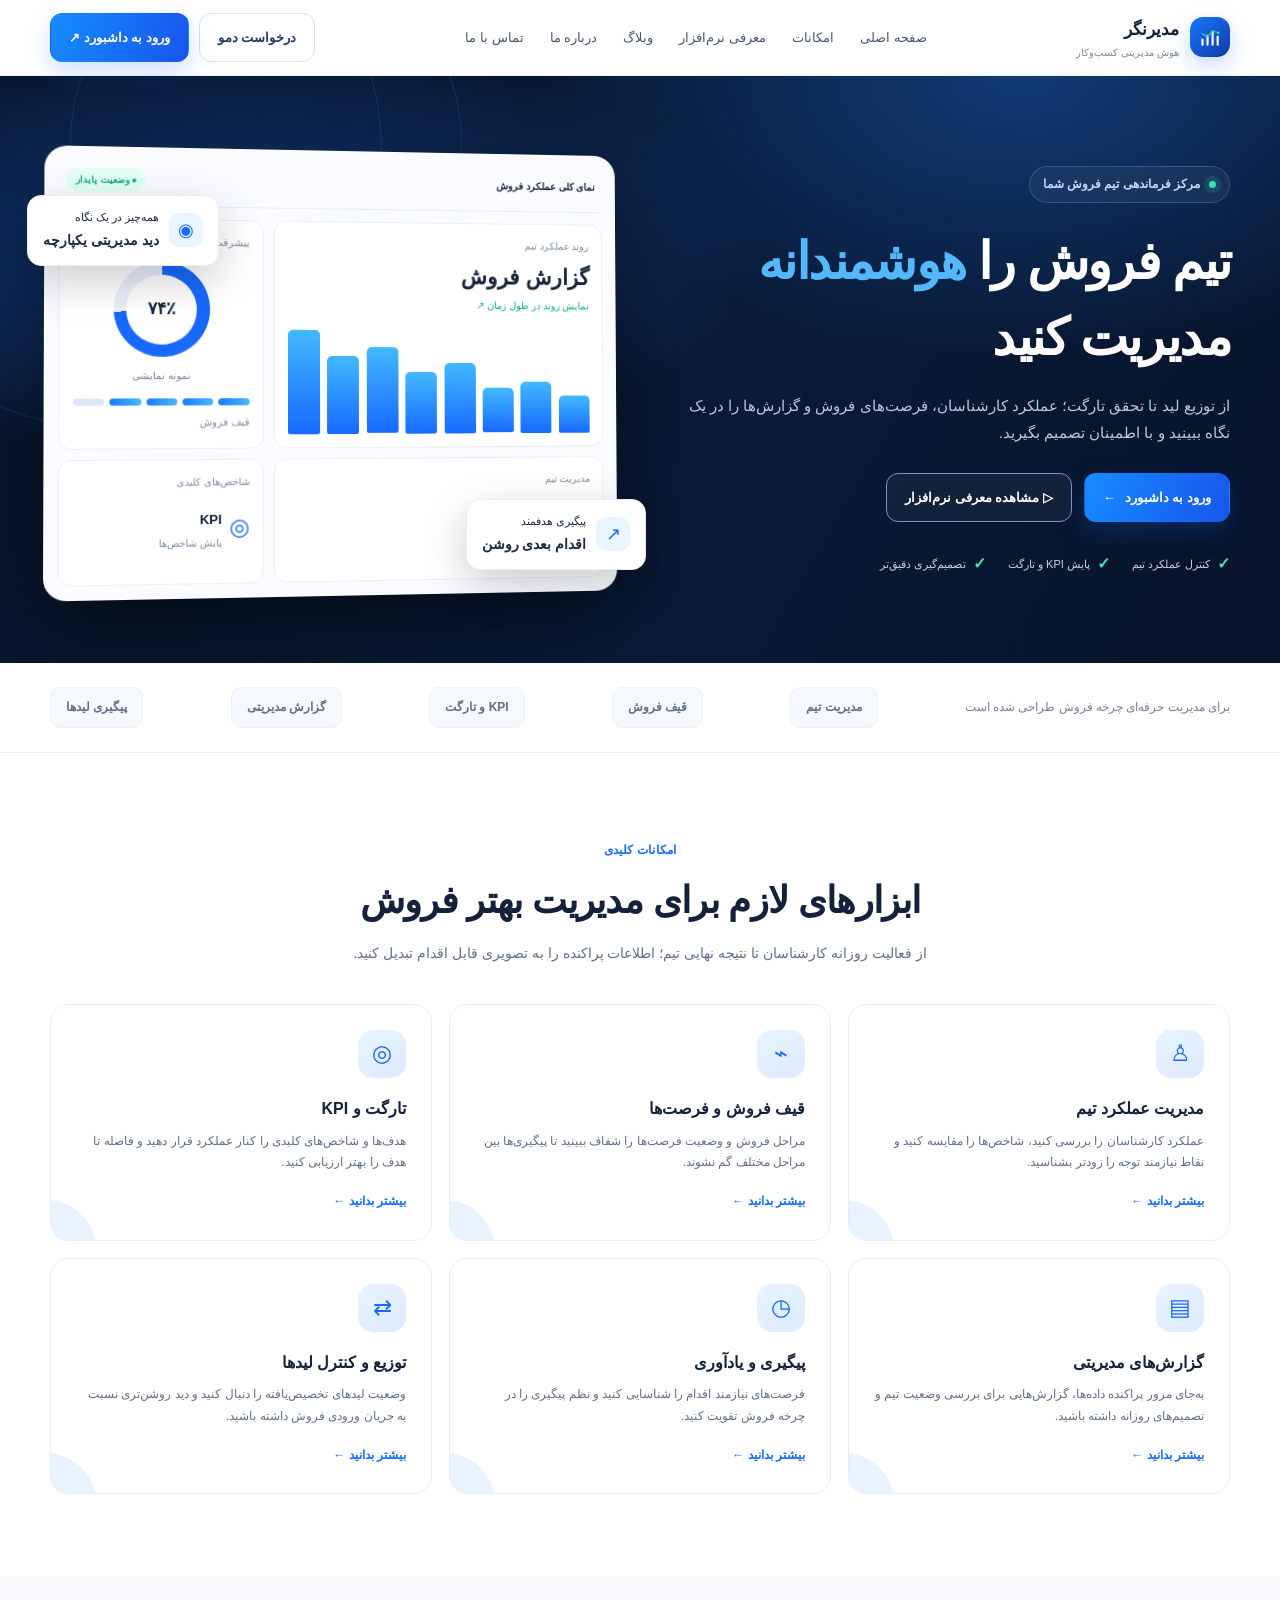
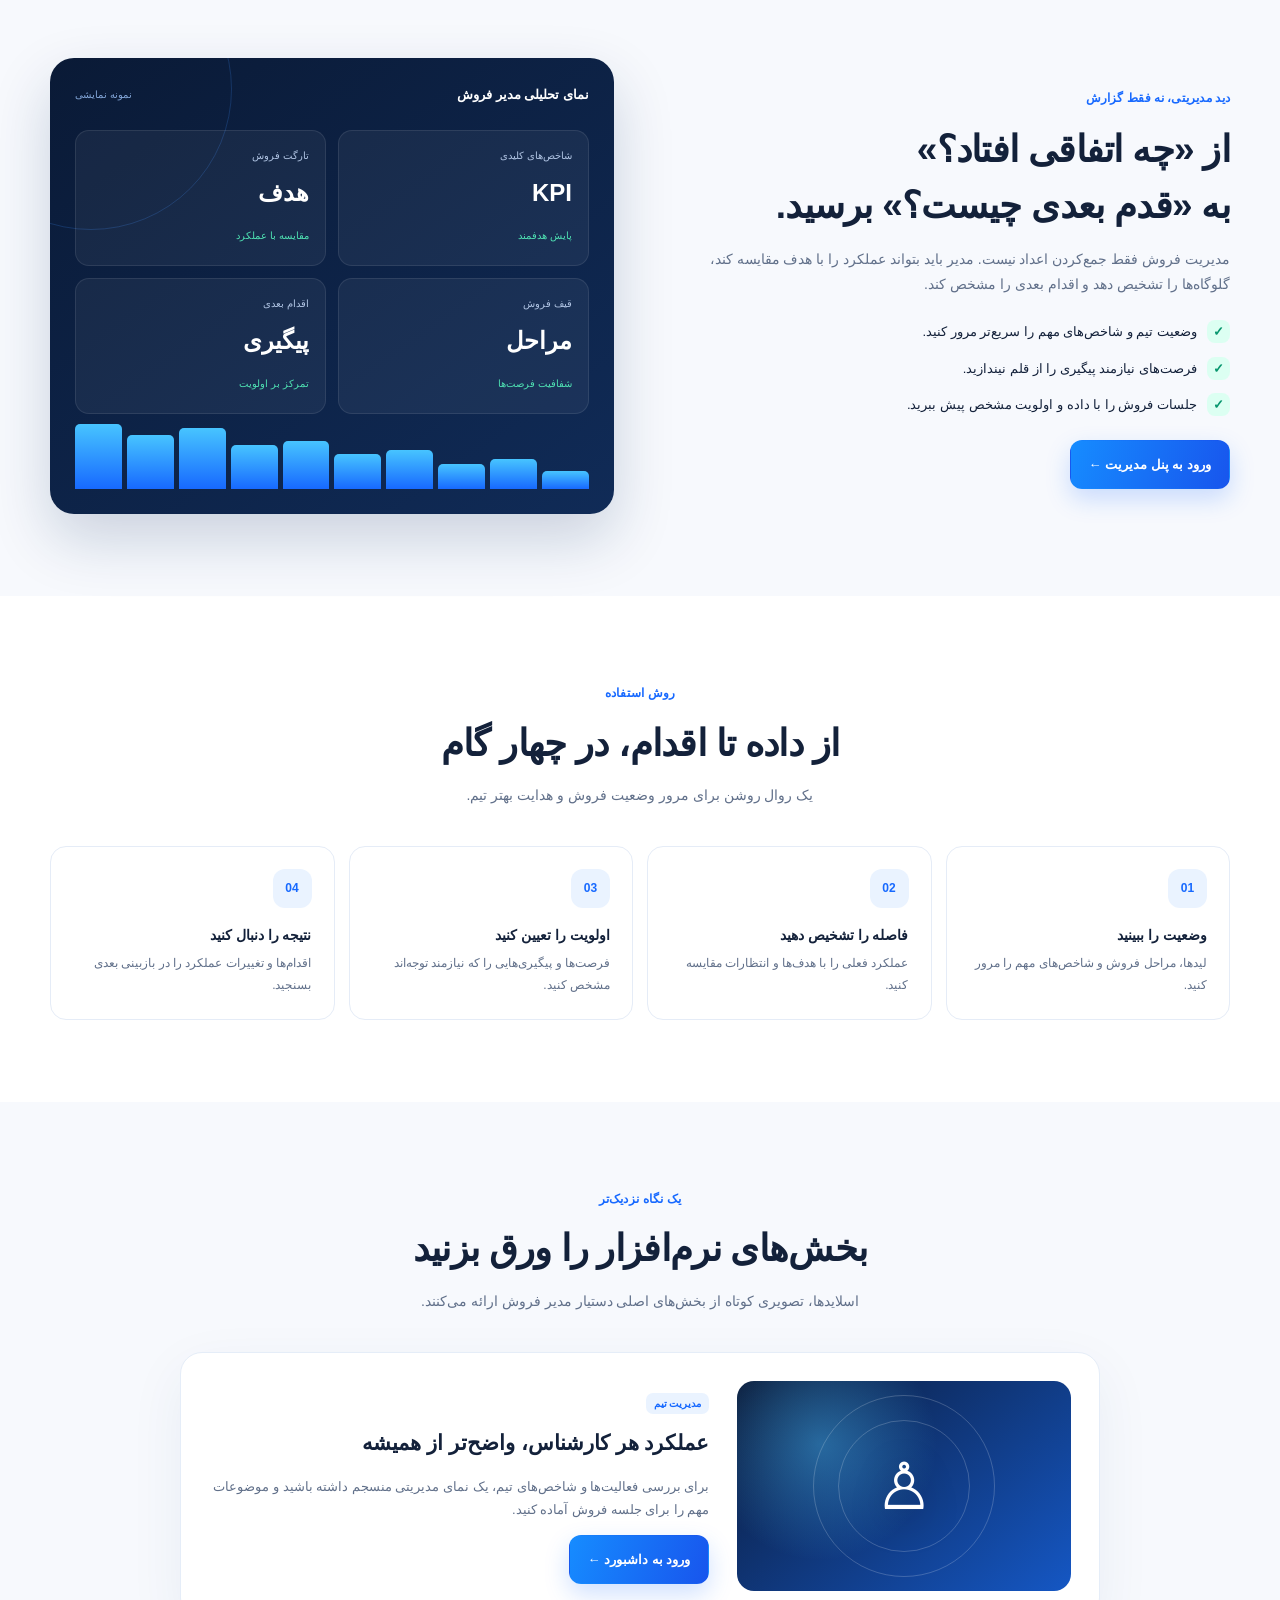
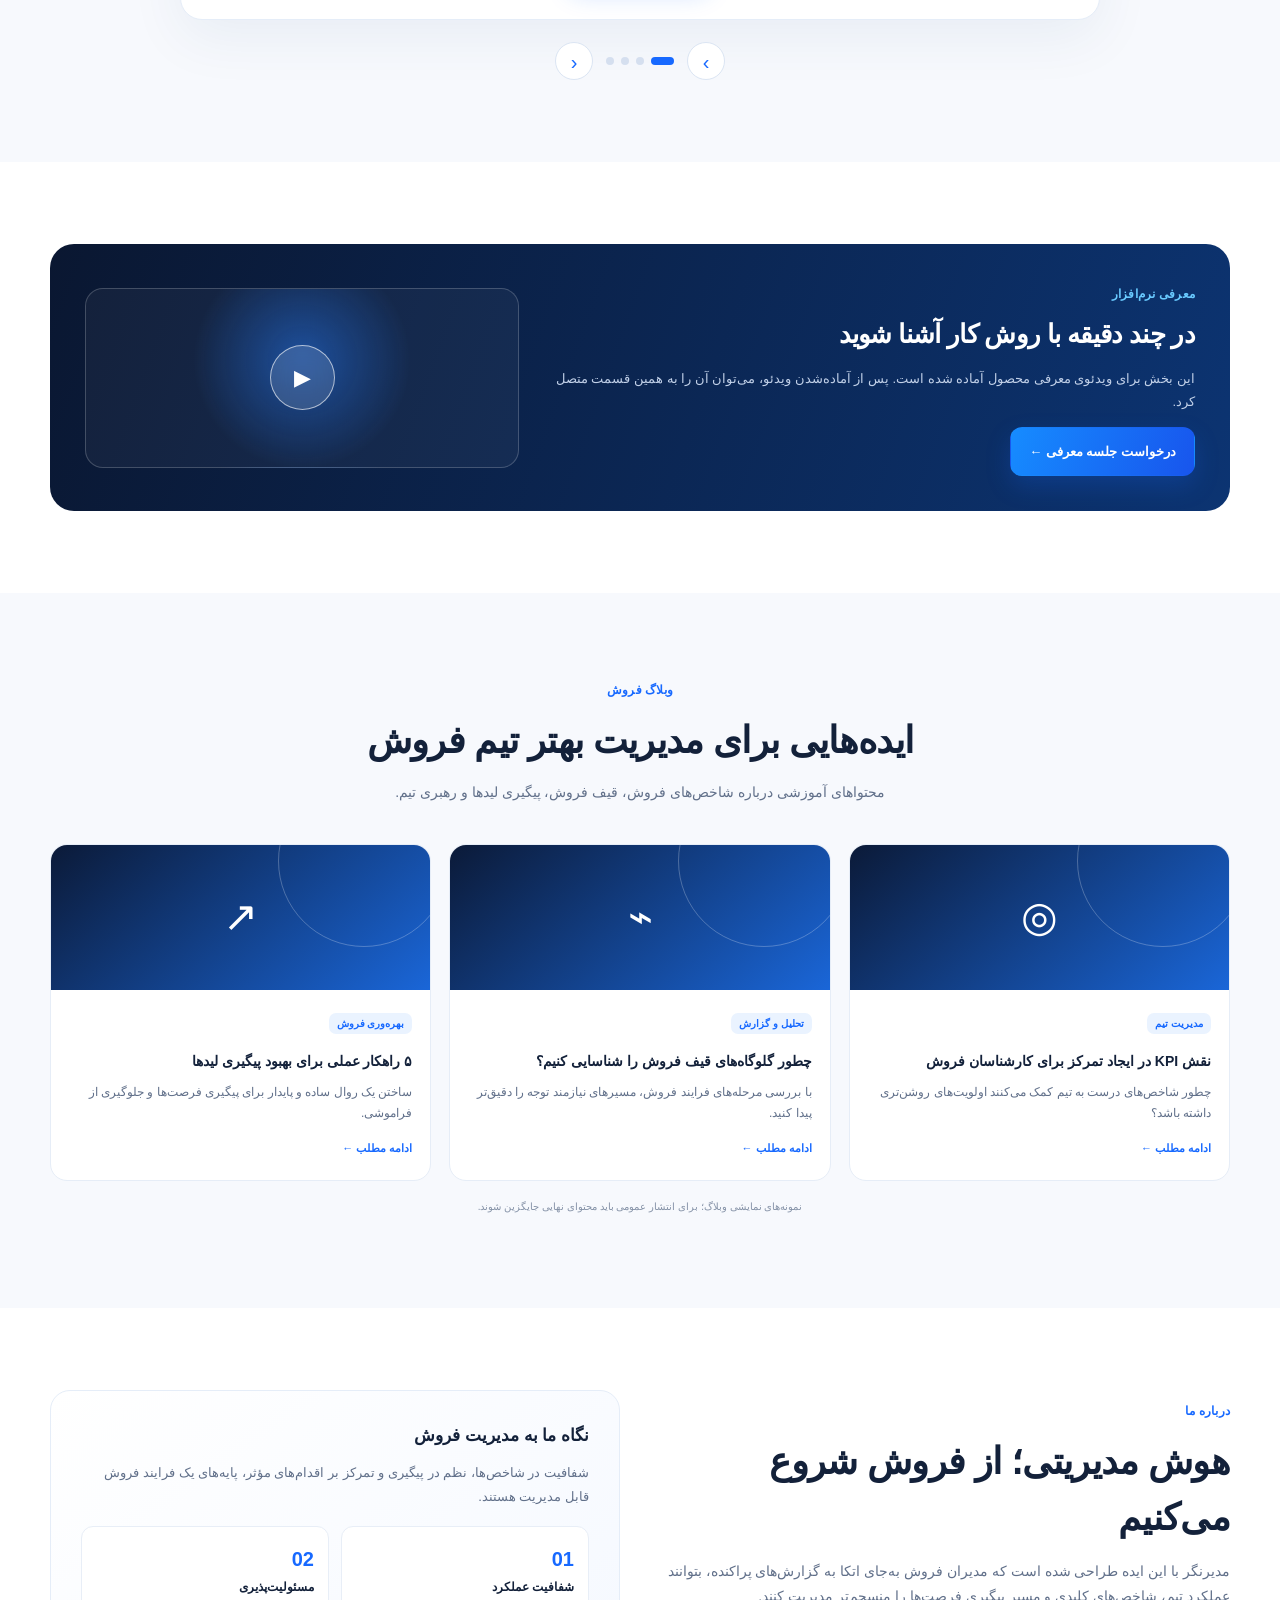
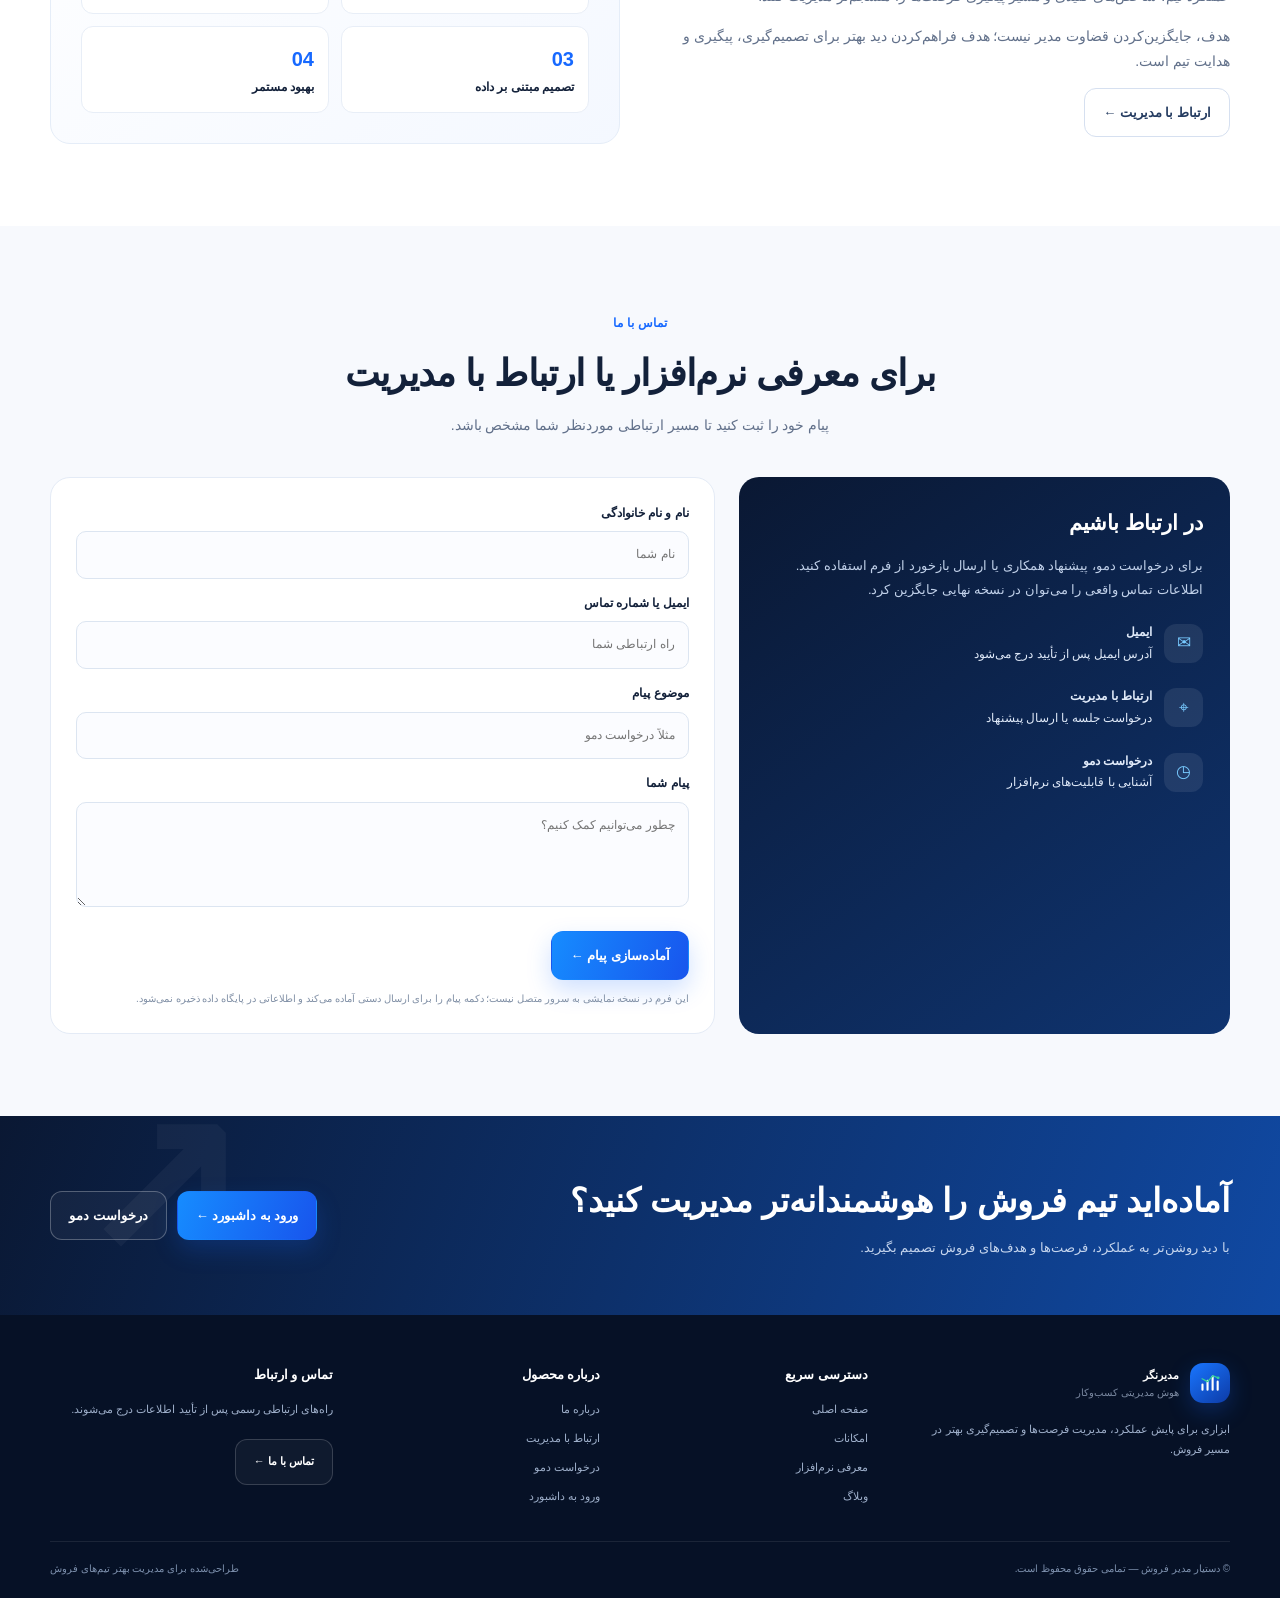
==== commit fec7d189: "Apply provisional ManagerNegar brand to public landing page" ====
--- a/index.html
+++ b/index.html
@@ -4,11 +4,11 @@
 <meta charset="utf-8">
 <meta name="viewport" content="width=device-width,initial-scale=1">
 <meta name="theme-color" content="#071329">
-<title>دستیار مدیر فروش | مدیریت هوشمند تیم فروش</title>
-<meta name="description" content="یک مرکز فرماندهی برای مدیریت تیم فروش، پایش KPI، پیگیری لیدها و تحقق تارگت‌ها.">
+<title>مدیرنگر | هوش مدیریتی کسب‌وکار</title>
+<meta name="description" content="مدیرنگر؛ هوش مدیریتی برای تصمیم‌های بهتر. نسخه فعلی با تمرکز بر مدیریت تیم فروش، پایش KPI، پیگیری لیدها و تحقق تارگت‌ها ارائه می‌شود.">
 <style>
 :root{--navy:#071329;--navy2:#0b1c3b;--blue:#1769ff;--cyan:#38bdf8;--ink:#13213a;--muted:#61708a;--line:#e7edf6;--paper:#f7f9fd;--green:#19c994;--orange:#ffb454}
-*{box-sizing:border-box}html{scroll-behavior:smooth;scroll-padding-top:90px}body{margin:0;font-family:Tahoma,"Segoe UI",sans-serif;color:var(--ink);background:white;line-height:1.8}a{color:inherit;text-decoration:none}button,input,textarea{font:inherit}button,a{ -webkit-tap-highlight-color:transparent}.wrap{width:min(1180px,calc(100% - 40px));margin:auto}.topbar{height:76px;display:flex;align-items:center;background:#fff;position:sticky;top:0;z-index:50;border-bottom:1px solid #eaf0f8}.nav{display:flex;align-items:center;justify-content:space-between;gap:24px}.brand{display:flex;align-items:center;gap:11px;font-weight:900;font-size:17px;white-space:nowrap}.brand-mark{width:40px;height:40px;border-radius:13px;background:linear-gradient(140deg,#1976ff,#0d3ba7);display:grid;place-items:center;color:white;box-shadow:0 8px 22px #1769ff40}.brand small{display:block;font-size:10px;color:#7b89a1;font-weight:500;line-height:1.4}.navlinks{display:flex;align-items:center;gap:26px;font-size:13px;color:#465570}.navlinks a:hover{color:var(--blue)}.nav-actions{display:flex;gap:10px;align-items:center}.btn{display:inline-flex;align-items:center;justify-content:center;gap:9px;border:1px solid transparent;border-radius:12px;padding:12px 18px;font-size:13px;font-weight:800;cursor:pointer;transition:transform .2s,box-shadow .2s,background .2s}.btn:hover{transform:translateY(-2px)}.btn-primary{color:white;background:linear-gradient(110deg,#168cff,#1855ed);box-shadow:0 10px 25px #1769ff35}.btn-outline{border-color:#d6e0f0;background:white;color:#253c61}.menu-toggle{display:none;border:1px solid var(--line);background:white;border-radius:10px;padding:8px 11px}
+*{box-sizing:border-box}html{scroll-behavior:smooth;scroll-padding-top:90px}body{margin:0;font-family:Tahoma,"Segoe UI",sans-serif;color:var(--ink);background:white;line-height:1.8}a{color:inherit;text-decoration:none}button,input,textarea{font:inherit}button,a{ -webkit-tap-highlight-color:transparent}.wrap{width:min(1180px,calc(100% - 40px));margin:auto}.topbar{height:76px;display:flex;align-items:center;background:#fff;position:sticky;top:0;z-index:50;border-bottom:1px solid #eaf0f8}.nav{display:flex;align-items:center;justify-content:space-between;gap:24px}.brand{display:flex;align-items:center;gap:11px;font-weight:900;font-size:17px;white-space:nowrap}.brand-mark{width:40px;height:40px;border-radius:13px;background:linear-gradient(140deg,#1976ff,#0d3ba7);display:grid;place-items:center;color:white;box-shadow:0 8px 22px #1769ff40;flex-shrink:0}.brand-mark svg{width:27px;height:27px;display:block}.brand small{display:block;font-size:10px;color:#7b89a1;font-weight:500;line-height:1.4}.navlinks{display:flex;align-items:center;gap:26px;font-size:13px;color:#465570}.navlinks a:hover{color:var(--blue)}.nav-actions{display:flex;gap:10px;align-items:center}.btn{display:inline-flex;align-items:center;justify-content:center;gap:9px;border:1px solid transparent;border-radius:12px;padding:12px 18px;font-size:13px;font-weight:800;cursor:pointer;transition:transform .2s,box-shadow .2s,background .2s}.btn:hover{transform:translateY(-2px)}.btn-primary{color:white;background:linear-gradient(110deg,#168cff,#1855ed);box-shadow:0 10px 25px #1769ff35}.btn-outline{border-color:#d6e0f0;background:white;color:#253c61}.menu-toggle{display:none;border:1px solid var(--line);background:white;border-radius:10px;padding:8px 11px}
 .hero{position:relative;overflow:hidden;background:radial-gradient(ellipse at 18% 30%,#123f85 0,transparent 36%),radial-gradient(ellipse at 80% 0%,#123a74 0,transparent 34%),linear-gradient(120deg,#071329,#081a37 60%,#071329);color:white;padding:74px 0 68px;isolation:isolate}.hero:before,.hero:after{content:"";position:absolute;border:1px solid #53b8ff24;border-radius:50%;width:550px;height:550px;z-index:-1;animation:orbit 28s linear infinite}.hero:before{left:-170px;top:-200px}.hero:after{left:70px;top:-130px;width:390px;height:390px;animation-duration:20s}.hero-grid{display:grid;grid-template-columns:1fr 1.03fr;align-items:center;gap:48px}.eyebrow{display:inline-flex;align-items:center;gap:9px;border:1px solid #69b9ff45;background:#ffffff0d;border-radius:99px;padding:7px 13px;color:#b9dcff;font-size:12px;font-weight:700}.pulse{width:7px;height:7px;border-radius:50%;background:#35e3b1;box-shadow:0 0 0 5px #35e3b122}.hero h1{font-size:clamp(32px,4vw,53px);line-height:1.48;letter-spacing:-1.6px;margin:21px 0 16px;font-weight:900}.hero h1 span{color:#54b8ff}.hero-copy{font-size:15px;color:#b8c8e2;max-width:560px;margin:0 0 27px}.hero-ctas{display:flex;flex-wrap:wrap;gap:12px}.hero .btn-outline{background:#ffffff0b;border-color:#7895c5;color:#fff}.hero-points{display:flex;gap:22px;flex-wrap:wrap;margin-top:28px;color:#c4d3eb;font-size:11px}.hero-points span{display:flex;gap:7px;align-items:center}.hero-points b{color:#4ce0b0;font-size:16px}.visual{position:relative;min-width:0;perspective:1000px}.dashboard{background:#f9fbff;color:#17243c;border:1px solid #ffffffb5;border-radius:22px;padding:13px;box-shadow:0 32px 90px #0008;transform:rotateY(5deg) rotateX(1deg);animation:float 6s ease-in-out infinite}.dash-top{display:flex;justify-content:space-between;align-items:center;padding:7px 7px 13px;border-bottom:1px solid #e6edf7;font-size:10px;font-weight:800}.dash-status{color:#0aaf83;background:#e3fff5;padding:4px 9px;border-radius:99px;font-size:9px}.dash-layout{display:grid;grid-template-columns:1.35fr .8fr;gap:10px;padding-top:12px}.dash-card{background:white;border:1px solid #eaf0f8;border-radius:13px;padding:13px;min-width:0}.mini-label{font-size:10px;color:#7b8aa3}.metric{font-size:22px;font-weight:900;margin-top:3px}.positive{color:#0cac80;font-size:10px}.bars{height:120px;display:flex;align-items:end;justify-content:space-around;gap:7px;padding-top:12px}.bars i{display:block;width:11%;border-radius:5px 5px 2px 2px;background:linear-gradient(#42b9ff,#1769ff);animation:grow 1.2s both;transform-origin:bottom}.bars i:nth-child(1){height:35%}.bars i:nth-child(2){height:48%;animation-delay:.1s}.bars i:nth-child(3){height:42%;animation-delay:.2s}.bars i:nth-child(4){height:66%;animation-delay:.3s}.bars i:nth-child(5){height:57%;animation-delay:.4s}.bars i:nth-child(6){height:80%;animation-delay:.5s}.bars i:nth-child(7){height:72%;animation-delay:.6s}.bars i:nth-child(8){height:96%;animation-delay:.7s}.donut{width:94px;height:94px;border-radius:50%;background:conic-gradient(#1769ff 0 74%,#e9f0fb 74%);display:grid;place-items:center;margin:10px auto}.donut:after{content:"۷۴٪";width:69px;height:69px;background:white;border-radius:50%;display:grid;place-items:center;font-weight:900;font-size:17px}.pipeline{display:flex;gap:5px;margin-top:13px}.pipeline i{height:7px;border-radius:99px;background:#dbe6f7;flex:1}.pipeline i:nth-child(-n+4){background:linear-gradient(90deg,#197bff,#47b8ff)}.floating{position:absolute;background:white;color:#1c2a43;box-shadow:0 15px 45px #0003;border:1px solid #e8eff9;border-radius:14px;padding:12px 15px;display:flex;align-items:center;gap:10px;font-size:11px;animation:float 5s ease-in-out infinite}.floating strong{display:block;font-size:14px}.float-a{right:-22px;bottom:25px}.float-b{left:-23px;top:45px;animation-delay:-2s}.float-icon{width:34px;height:34px;border-radius:10px;display:grid;place-items:center;background:#e9f5ff;color:#1769ff;font-size:18px}
 .trust{padding:24px 0;border-bottom:1px solid var(--line)}.trust-row{display:flex;align-items:center;justify-content:space-between;gap:16px;flex-wrap:wrap}.trust-title{font-size:12px;color:#75829a}.trust-chip{font-size:12px;font-weight:800;color:#60708a;background:#f5f8fd;border:1px solid #edf1f8;border-radius:10px;padding:9px 15px}
 .section{padding:82px 0}.section-soft{background:var(--paper)}.section-head{text-align:center;max-width:700px;margin:0 auto 38px}.kicker{color:var(--blue);font-size:12px;font-weight:900;letter-spacing:.2px}.section h2{font-size:clamp(25px,3vw,37px);line-height:1.5;margin:9px 0 12px;letter-spacing:-.7px}.section-head p{margin:0;color:var(--muted);font-size:14px}.feature-grid{display:grid;grid-template-columns:repeat(3,1fr);gap:17px}.feature{border:1px solid #e7edf7;background:white;border-radius:18px;padding:25px;transition:.25s;position:relative;overflow:hidden}.feature:after{content:"";position:absolute;width:100px;height:100px;background:#e9f3ff;border-radius:50%;left:-55px;bottom:-60px;transition:.3s}.feature:hover{transform:translateY(-6px);box-shadow:0 20px 45px #173f7b12;border-color:#bfd8ff}.feature:hover:after{transform:scale(1.5)}.feature-icon{width:48px;height:48px;border-radius:15px;background:linear-gradient(145deg,#e8f4ff,#dceaff);display:grid;place-items:center;color:#1769ff;font-size:23px}.feature h3{font-size:16px;margin:17px 0 7px}.feature p{font-size:12px;color:var(--muted);margin:0}.feature a{display:inline-flex;margin-top:17px;color:var(--blue);font-size:12px;font-weight:800}
@@ -30,8 +30,8 @@
 <body>
 <header class="topbar">
  <div class="wrap nav">
-  <a class="brand" href="#home" aria-label="دستیار مدیر فروش">
-   <span class="brand-mark">↗</span><span>دستیار مدیر فروش<small>مدیریت هوشمند تیم فروش</small></span>
+  <a class="brand" href="#home" aria-label="مدیرنگر">
+   <span class="brand-mark"><svg viewBox="0 0 64 64" aria-hidden="true"><path d="M13 49V37M25 49V28M37 49V18M49 49V30" stroke="#fff" stroke-width="5" stroke-linecap="round"/><path d="M12 23L25 30L38 16L50 21" fill="none" stroke="#34D399" stroke-width="3" stroke-linecap="round" stroke-linejoin="round"/><circle cx="50" cy="21" r="3.5" fill="#34D399"/></svg></span><span>مدیرنگر<small>هوش مدیریتی کسب‌وکار</small></span>
   </a>
   <button class="menu-toggle" id="menuToggle" aria-label="باز کردن منو">☰</button>
   <nav class="navlinks" id="navlinks">
@@ -96,14 +96,14 @@
  <article class="article reveal"><div class="article-art">⌁</div><div class="article-body"><span class="tag">تحلیل و گزارش</span><h3>چطور گلوگاه‌های قیف فروش را شناسایی کنیم؟</h3><p>با بررسی مرحله‌های فرایند فروش، مسیرهای نیازمند توجه را دقیق‌تر پیدا کنید.</p><a href="#contact" class="readmore">ادامه مطلب ←</a></div></article>
  <article class="article reveal"><div class="article-art">↗</div><div class="article-body"><span class="tag">بهره‌وری فروش</span><h3>۵ راهکار عملی برای بهبود پیگیری لیدها</h3><p>ساختن یک روال ساده و پایدار برای پیگیری فرصت‌ها و جلوگیری از فراموشی.</p><a href="#contact" class="readmore">ادامه مطلب ←</a></div></article>
  </div><p style="text-align:center;color:#8592a7;font-size:10px;margin-top:17px">نمونه‌های نمایشی وبلاگ؛ برای انتشار عمومی باید محتوای نهایی جایگزین شوند.</p></div></section>
-<section class="section" id="about"><div class="wrap about-band"><div class="reveal"><span class="kicker">درباره ما</span><h2>ابزاری برای مدیریت آگاهانه‌تر فروش</h2><p style="color:var(--muted);font-size:14px">دستیار مدیر فروش با این ایده طراحی شده است که مدیران فروش به‌جای اتکا به گزارش‌های پراکنده، بتوانند عملکرد تیم، شاخص‌های کلیدی و مسیر پیگیری فرصت‌ها را منسجم‌تر مدیریت کنند.</p><p style="color:var(--muted);font-size:14px">هدف، جایگزین‌کردن قضاوت مدیر نیست؛ هدف فراهم‌کردن دید بهتر برای تصمیم‌گیری، پیگیری و هدایت تیم است.</p><a class="btn btn-outline" href="#contact">ارتباط با مدیریت ←</a></div><div class="about-box reveal"><h3>نگاه ما به مدیریت فروش</h3><p>شفافیت در شاخص‌ها، نظم در پیگیری و تمرکز بر اقدام‌های مؤثر، پایه‌های یک فرایند فروش قابل مدیریت هستند.</p><div class="values"><div class="value"><span>01</span>شفافیت عملکرد</div><div class="value"><span>02</span>مسئولیت‌پذیری</div><div class="value"><span>03</span>تصمیم مبتنی بر داده</div><div class="value"><span>04</span>بهبود مستمر</div></div></div></div></section>
+<section class="section" id="about"><div class="wrap about-band"><div class="reveal"><span class="kicker">درباره ما</span><h2>هوش مدیریتی؛ از فروش شروع می‌کنیم</h2><p style="color:var(--muted);font-size:14px">مدیرنگر با این ایده طراحی شده است که مدیران فروش به‌جای اتکا به گزارش‌های پراکنده، بتوانند عملکرد تیم، شاخص‌های کلیدی و مسیر پیگیری فرصت‌ها را منسجم‌تر مدیریت کنند.</p><p style="color:var(--muted);font-size:14px">هدف، جایگزین‌کردن قضاوت مدیر نیست؛ هدف فراهم‌کردن دید بهتر برای تصمیم‌گیری، پیگیری و هدایت تیم است.</p><a class="btn btn-outline" href="#contact">ارتباط با مدیریت ←</a></div><div class="about-box reveal"><h3>نگاه ما به مدیریت فروش</h3><p>شفافیت در شاخص‌ها، نظم در پیگیری و تمرکز بر اقدام‌های مؤثر، پایه‌های یک فرایند فروش قابل مدیریت هستند.</p><div class="values"><div class="value"><span>01</span>شفافیت عملکرد</div><div class="value"><span>02</span>مسئولیت‌پذیری</div><div class="value"><span>03</span>تصمیم مبتنی بر داده</div><div class="value"><span>04</span>بهبود مستمر</div></div></div></div></section>
 <section class="section section-soft" id="contact"><div class="wrap"><div class="section-head reveal"><span class="kicker">تماس با ما</span><h2>برای معرفی نرم‌افزار یا ارتباط با مدیریت</h2><p>پیام خود را ثبت کنید تا مسیر ارتباطی موردنظر شما مشخص باشد.</p></div><div class="contact-grid">
  <aside class="contact-info reveal"><h3>در ارتباط باشیم</h3><p>برای درخواست دمو، پیشنهاد همکاری یا ارسال بازخورد از فرم استفاده کنید. اطلاعات تماس واقعی را می‌توان در نسخه نهایی جایگزین کرد.</p><div class="contact-item"><span class="contact-symbol">✉</span><span><strong>ایمیل</strong><br>آدرس ایمیل پس از تأیید درج می‌شود</span></div><div class="contact-item"><span class="contact-symbol">⌖</span><span><strong>ارتباط با مدیریت</strong><br>درخواست جلسه یا ارسال پیشنهاد</span></div><div class="contact-item"><span class="contact-symbol">◷</span><span><strong>درخواست دمو</strong><br>آشنایی با قابلیت‌های نرم‌افزار</span></div></aside>
  <form class="contact-form reveal" id="contactForm"><div class="field"><label for="fullName">نام و نام خانوادگی</label><input id="fullName" name="fullName" required placeholder="نام شما"></div><div class="field"><label for="email">ایمیل یا شماره تماس</label><input id="email" name="email" required placeholder="راه ارتباطی شما"></div><div class="field"><label for="topic">موضوع پیام</label><input id="topic" name="topic" placeholder="مثلاً درخواست دمو"></div><div class="field"><label for="message">پیام شما</label><textarea id="message" name="message" required placeholder="چطور می‌توانیم کمک کنیم؟"></textarea></div><button class="btn btn-primary" type="submit">آماده‌سازی پیام ←</button><div class="form-note">این فرم در نسخه نمایشی به سرور متصل نیست؛ دکمه پیام را برای ارسال دستی آماده می‌کند و اطلاعاتی در پایگاه داده ذخیره نمی‌شود.</div></form>
  </div></div></section>
 <section class="cta"><div class="wrap cta-inner"><div><h2>آماده‌اید تیم فروش را هوشمندانه‌تر مدیریت کنید؟</h2><p>با دید روشن‌تر به عملکرد، فرصت‌ها و هدف‌های فروش تصمیم بگیرید.</p></div><div style="display:flex;gap:10px;flex-wrap:wrap"><a class="btn btn-primary" href="dashboard.html">ورود به داشبورد ←</a><a class="btn btn-outline" style="background:#ffffff0b;color:white;border-color:#ffffff45" href="#contact">درخواست دمو</a></div></div></section>
 </main>
-<footer class="footer"><div class="wrap"><div class="footer-grid"><div><a class="brand" href="#home" style="color:white"><span class="brand-mark">↗</span><span>دستیار مدیر فروش<small>مدیریت هوشمند تیم فروش</small></span></a><p style="max-width:300px;margin-top:17px">ابزاری برای پایش عملکرد، مدیریت فرصت‌ها و تصمیم‌گیری بهتر در مسیر فروش.</p></div><div><h4>دسترسی سریع</h4><div class="footer-links"><a href="#home">صفحه اصلی</a><a href="#features">امکانات</a><a href="#tour">معرفی نرم‌افزار</a><a href="#blog">وبلاگ</a></div></div><div><h4>درباره محصول</h4><div class="footer-links"><a href="#about">درباره ما</a><a href="#contact">ارتباط با مدیریت</a><a href="#contact">درخواست دمو</a><a href="dashboard.html">ورود به داشبورد</a></div></div><div><h4>تماس و ارتباط</h4><p>راه‌های ارتباطی رسمی پس از تأیید اطلاعات درج می‌شوند.</p><a class="btn btn-outline" style="color:white;background:#ffffff0a;border-color:#ffffff2b;margin-top:8px" href="#contact">تماس با ما ←</a></div></div><div class="copyright"><span>© دستیار مدیر فروش — تمامی حقوق محفوظ است.</span><span>طراحی‌شده برای مدیریت بهتر تیم‌های فروش</span></div></div></footer>
+<footer class="footer"><div class="wrap"><div class="footer-grid"><div><a class="brand" href="#home" style="color:white"><span class="brand-mark"><svg viewBox="0 0 64 64" aria-hidden="true"><path d="M13 49V37M25 49V28M37 49V18M49 49V30" stroke="#fff" stroke-width="5" stroke-linecap="round"/><path d="M12 23L25 30L38 16L50 21" fill="none" stroke="#34D399" stroke-width="3" stroke-linecap="round" stroke-linejoin="round"/><circle cx="50" cy="21" r="3.5" fill="#34D399"/></svg></span><span>مدیرنگر<small>هوش مدیریتی کسب‌وکار</small></span></a><p style="max-width:300px;margin-top:17px">ابزاری برای پایش عملکرد، مدیریت فرصت‌ها و تصمیم‌گیری بهتر در مسیر فروش.</p></div><div><h4>دسترسی سریع</h4><div class="footer-links"><a href="#home">صفحه اصلی</a><a href="#features">امکانات</a><a href="#tour">معرفی نرم‌افزار</a><a href="#blog">وبلاگ</a></div></div><div><h4>درباره محصول</h4><div class="footer-links"><a href="#about">درباره ما</a><a href="#contact">ارتباط با مدیریت</a><a href="#contact">درخواست دمو</a><a href="dashboard.html">ورود به داشبورد</a></div></div><div><h4>تماس و ارتباط</h4><p>راه‌های ارتباطی رسمی پس از تأیید اطلاعات درج می‌شوند.</p><a class="btn btn-outline" style="color:white;background:#ffffff0a;border-color:#ffffff2b;margin-top:8px" href="#contact">تماس با ما ←</a></div></div><div class="copyright"><span>© دستیار مدیر فروش — تمامی حقوق محفوظ است.</span><span>طراحی‌شده برای مدیریت بهتر تیم‌های فروش</span></div></div></footer>
 <div class="toast" id="toast" role="status" aria-live="polite"></div>
 <script>
 (function(){
@@ -121,7 +121,7 @@
  const toast=document.getElementById('toast');let toastTimer;
  function notify(message){toast.textContent=message;toast.classList.add('show');clearTimeout(toastTimer);toastTimer=setTimeout(()=>toast.classList.remove('show'),5000)}
  document.getElementById('videoPlay').addEventListener('click',()=>notify('جایگاه ویدئوی معرفی آماده است؛ پس از آماده‌شدن فایل ویدئو به این بخش متصل می‌شود.'));
- document.getElementById('contactForm').addEventListener('submit',e=>{e.preventDefault();const f=new FormData(e.currentTarget);const subject=encodeURIComponent(f.get('topic')||'درخواست ارتباط با دستیار مدیر فروش');const body=encodeURIComponent('نام: '+f.get('fullName')+'\nراه ارتباطی: '+f.get('email')+'\nموضوع: '+f.get('topic')+'\n\nپیام:\n'+f.get('message'));notify('فرم به سرور متصل نیست؛ پیام آماده می‌شود تا بتوانید آن را دستی ارسال کنید.');const mail='mailto:?subject='+subject+'&body='+body;setTimeout(()=>{window.location.href=mail},350)});
+ document.getElementById('contactForm').addEventListener('submit',e=>{e.preventDefault();const f=new FormData(e.currentTarget);const subject=encodeURIComponent(f.get('topic')||'درخواست ارتباط با مدیرنگر');const body=encodeURIComponent('نام: '+f.get('fullName')+'\nراه ارتباطی: '+f.get('email')+'\nموضوع: '+f.get('topic')+'\n\nپیام:\n'+f.get('message'));notify('فرم به سرور متصل نیست؛ پیام آماده می‌شود تا بتوانید آن را دستی ارسال کنید.');const mail='mailto:?subject='+subject+'&body='+body;setTimeout(()=>{window.location.href=mail},350)});
 })();
 </script>
 </body>
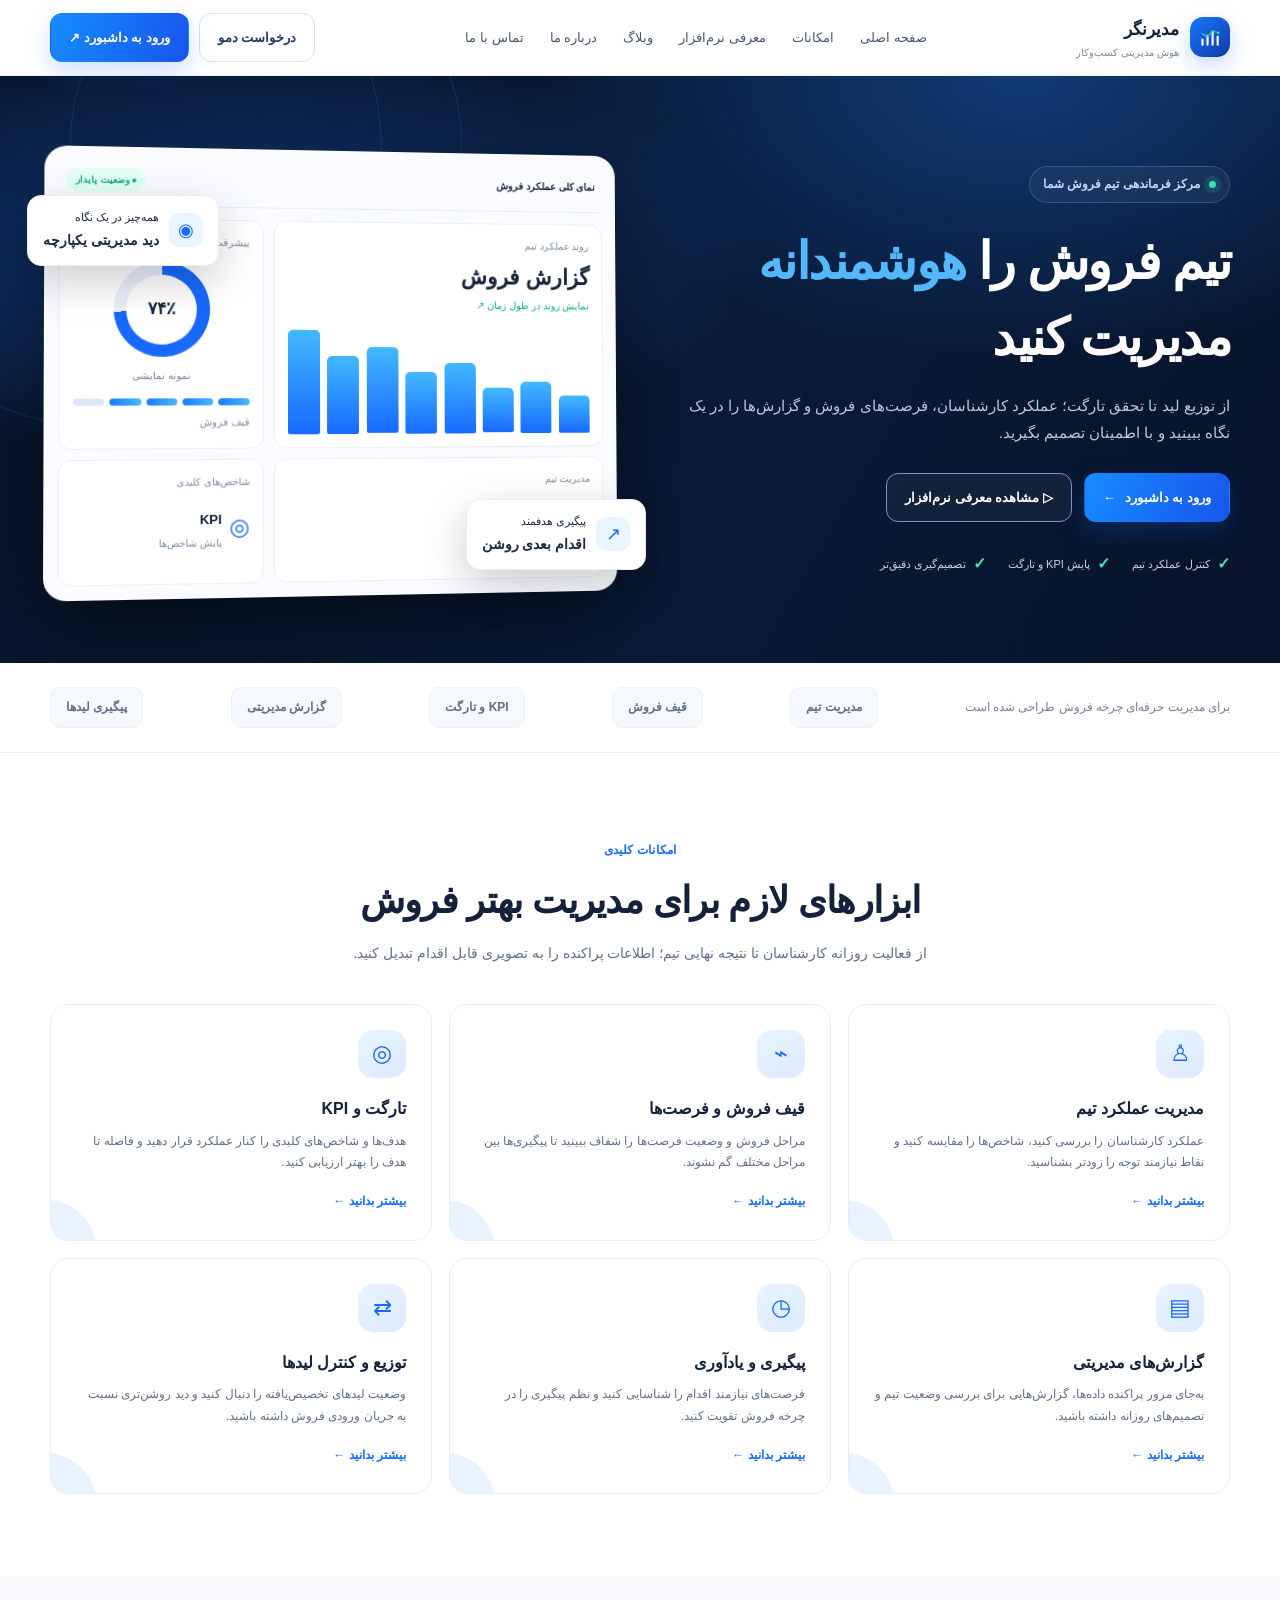
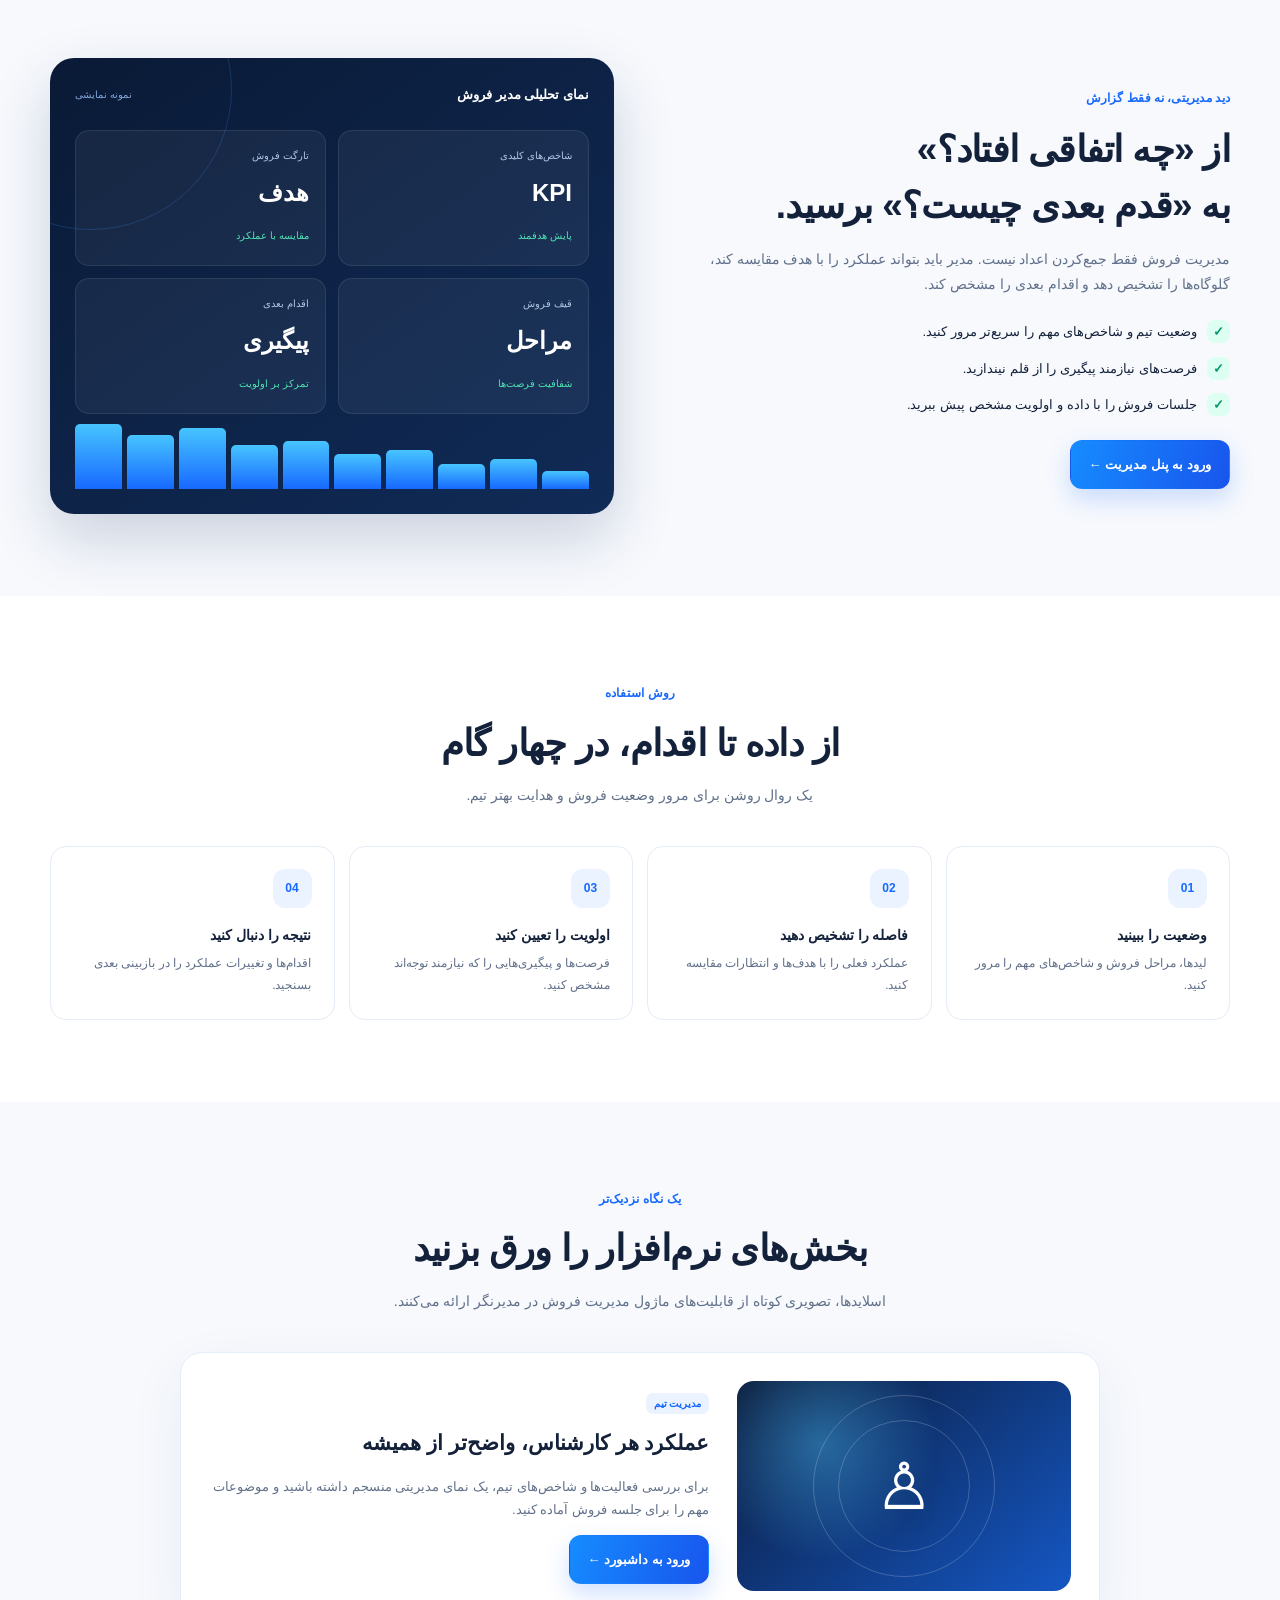
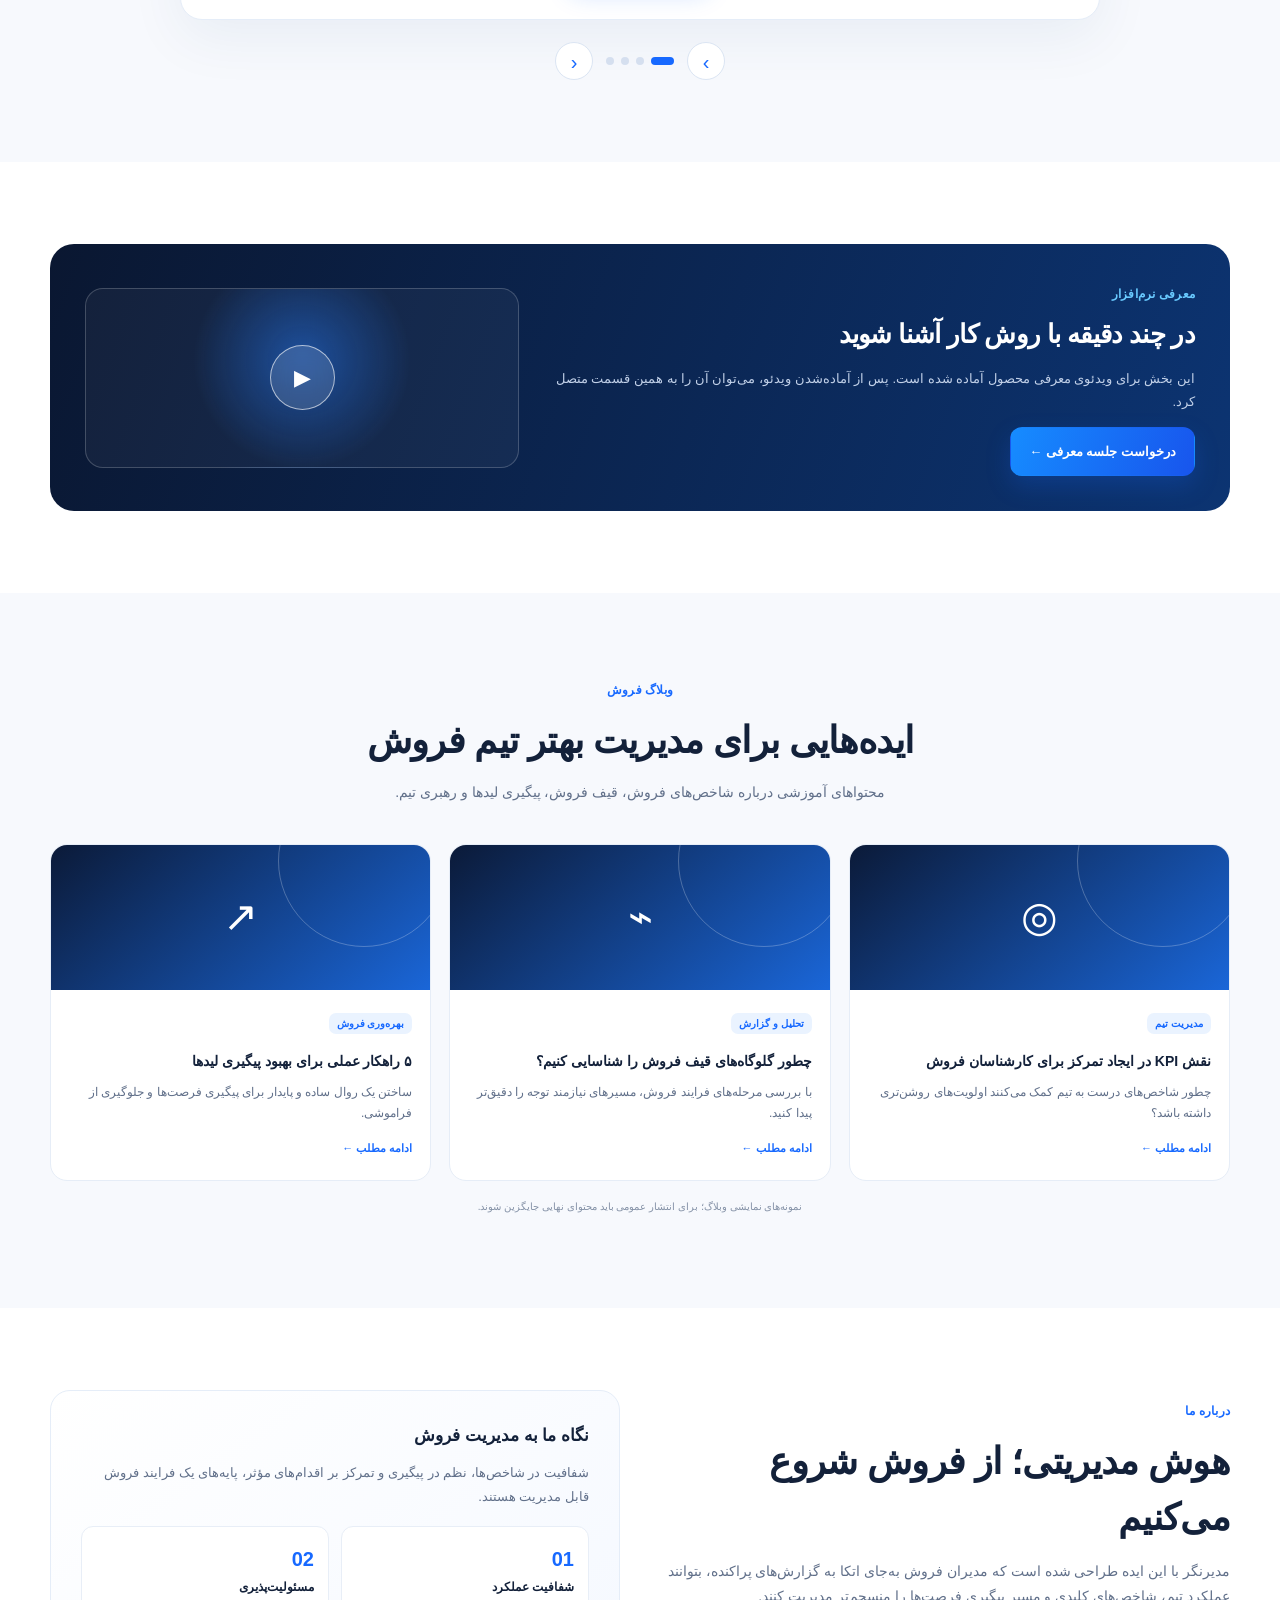
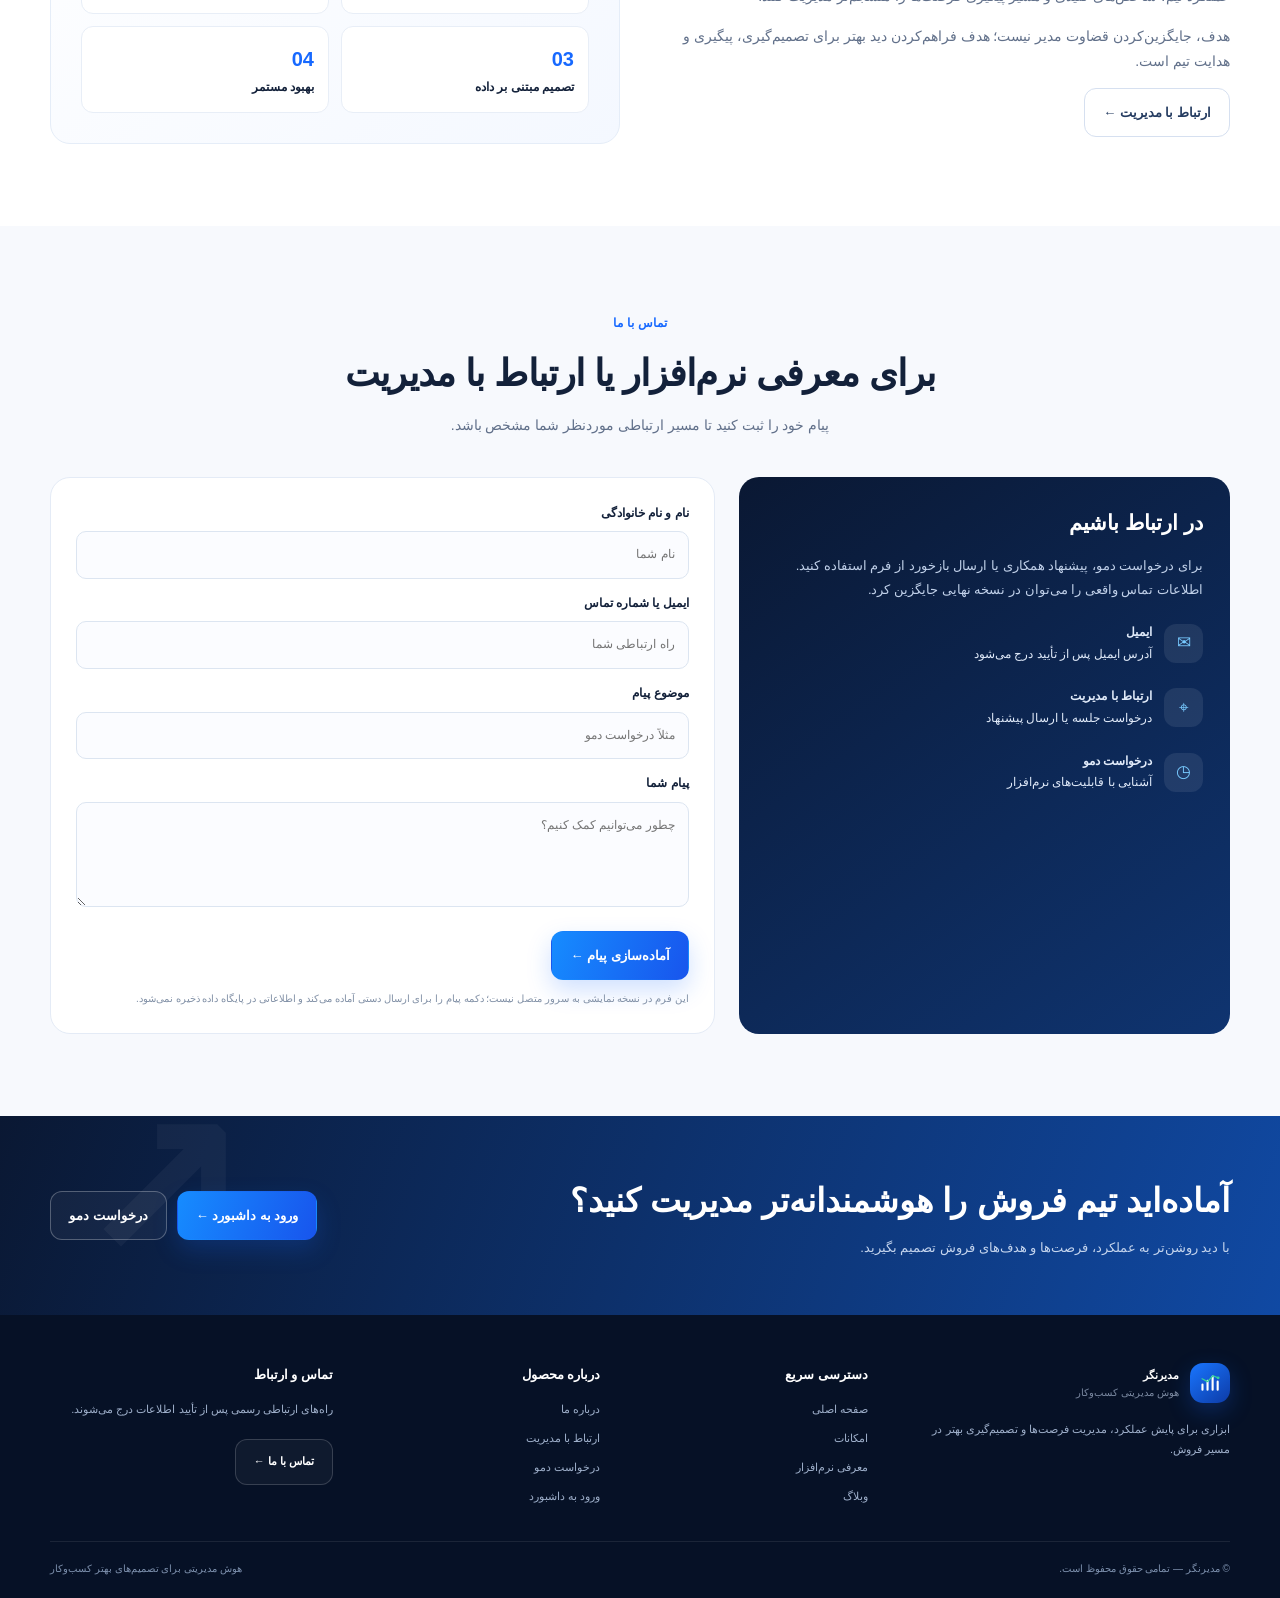
==== commit 7bde0891: "Clarify sales module as first ManagerNegar product" ====
--- a/index.html
+++ b/index.html
@@ -81,7 +81,7 @@
  <div class="analytics-card reveal"><div class="analytics-head"><strong>نمای تحلیلی مدیر فروش</strong><span>نمونه نمایشی</span></div><div class="kpi-grid"><div class="kpi"><label>شاخص‌های کلیدی</label><strong>KPI</strong><em>پایش هدفمند</em></div><div class="kpi"><label>تارگت فروش</label><strong>هدف</strong><em>مقایسه با عملکرد</em></div><div class="kpi"><label>قیف فروش</label><strong>مراحل</strong><em>شفافیت فرصت‌ها</em></div><div class="kpi"><label>اقدام بعدی</label><strong>پیگیری</strong><em>تمرکز بر اولویت</em></div></div><div class="spark"><i style="--h:28%"></i><i style="--h:46%"></i><i style="--h:38%"></i><i style="--h:60%"></i><i style="--h:53%"></i><i style="--h:74%"></i><i style="--h:68%"></i><i style="--h:94%"></i><i style="--h:82%"></i><i style="--h:100%"></i></div></div>
 </div></section>
 <section class="section"><div class="wrap"><div class="section-head reveal"><span class="kicker">روش استفاده</span><h2>از داده تا اقدام، در چهار گام</h2><p>یک روال روشن برای مرور وضعیت فروش و هدایت بهتر تیم.</p></div><div class="process-grid"><article class="process reveal"><h3>وضعیت را ببینید</h3><p>لیدها، مراحل فروش و شاخص‌های مهم را مرور کنید.</p></article><article class="process reveal"><h3>فاصله را تشخیص دهید</h3><p>عملکرد فعلی را با هدف‌ها و انتظارات مقایسه کنید.</p></article><article class="process reveal"><h3>اولویت را تعیین کنید</h3><p>فرصت‌ها و پیگیری‌هایی را که نیازمند توجه‌اند مشخص کنید.</p></article><article class="process reveal"><h3>نتیجه را دنبال کنید</h3><p>اقدام‌ها و تغییرات عملکرد را در بازبینی بعدی بسنجید.</p></article></div></div></section>
-<section class="section section-soft" id="tour"><div class="wrap"><div class="section-head reveal"><span class="kicker">یک نگاه نزدیک‌تر</span><h2>بخش‌های نرم‌افزار را ورق بزنید</h2><p>اسلایدها، تصویری کوتاه از بخش‌های اصلی دستیار مدیر فروش ارائه می‌کنند.</p></div>
+<section class="section section-soft" id="tour"><div class="wrap"><div class="section-head reveal"><span class="kicker">یک نگاه نزدیک‌تر</span><h2>بخش‌های نرم‌افزار را ورق بزنید</h2><p>اسلایدها، تصویری کوتاه از قابلیت‌های ماژول مدیریت فروش در مدیرنگر ارائه می‌کنند.</p></div>
  <div class="slider-shell reveal">
   <article class="slide active"><div class="slide-art"><span>♙</span></div><div><span class="tag">مدیریت تیم</span><h3>عملکرد هر کارشناس، واضح‌تر از همیشه</h3><p>برای بررسی فعالیت‌ها و شاخص‌های تیم، یک نمای مدیریتی منسجم داشته باشید و موضوعات مهم را برای جلسه فروش آماده کنید.</p><a href="dashboard.html" class="btn btn-primary">ورود به داشبورد ←</a></div></article>
   <article class="slide"><div class="slide-art"><span>⌁</span></div><div><span class="tag">قیف فروش</span><h3>هیچ مرحله‌ای از مسیر فروش مبهم نماند</h3><p>وضعیت فرصت‌ها را مرحله‌به‌مرحله مرور کنید و تشخیص دهید تمرکز تیم باید روی کدام بخش از فرایند باشد.</p><a href="dashboard.html" class="btn btn-primary">بررسی پنل ←</a></div></article>
@@ -103,7 +103,7 @@
  </div></div></section>
 <section class="cta"><div class="wrap cta-inner"><div><h2>آماده‌اید تیم فروش را هوشمندانه‌تر مدیریت کنید؟</h2><p>با دید روشن‌تر به عملکرد، فرصت‌ها و هدف‌های فروش تصمیم بگیرید.</p></div><div style="display:flex;gap:10px;flex-wrap:wrap"><a class="btn btn-primary" href="dashboard.html">ورود به داشبورد ←</a><a class="btn btn-outline" style="background:#ffffff0b;color:white;border-color:#ffffff45" href="#contact">درخواست دمو</a></div></div></section>
 </main>
-<footer class="footer"><div class="wrap"><div class="footer-grid"><div><a class="brand" href="#home" style="color:white"><span class="brand-mark"><svg viewBox="0 0 64 64" aria-hidden="true"><path d="M13 49V37M25 49V28M37 49V18M49 49V30" stroke="#fff" stroke-width="5" stroke-linecap="round"/><path d="M12 23L25 30L38 16L50 21" fill="none" stroke="#34D399" stroke-width="3" stroke-linecap="round" stroke-linejoin="round"/><circle cx="50" cy="21" r="3.5" fill="#34D399"/></svg></span><span>مدیرنگر<small>هوش مدیریتی کسب‌وکار</small></span></a><p style="max-width:300px;margin-top:17px">ابزاری برای پایش عملکرد، مدیریت فرصت‌ها و تصمیم‌گیری بهتر در مسیر فروش.</p></div><div><h4>دسترسی سریع</h4><div class="footer-links"><a href="#home">صفحه اصلی</a><a href="#features">امکانات</a><a href="#tour">معرفی نرم‌افزار</a><a href="#blog">وبلاگ</a></div></div><div><h4>درباره محصول</h4><div class="footer-links"><a href="#about">درباره ما</a><a href="#contact">ارتباط با مدیریت</a><a href="#contact">درخواست دمو</a><a href="dashboard.html">ورود به داشبورد</a></div></div><div><h4>تماس و ارتباط</h4><p>راه‌های ارتباطی رسمی پس از تأیید اطلاعات درج می‌شوند.</p><a class="btn btn-outline" style="color:white;background:#ffffff0a;border-color:#ffffff2b;margin-top:8px" href="#contact">تماس با ما ←</a></div></div><div class="copyright"><span>© دستیار مدیر فروش — تمامی حقوق محفوظ است.</span><span>طراحی‌شده برای مدیریت بهتر تیم‌های فروش</span></div></div></footer>
+<footer class="footer"><div class="wrap"><div class="footer-grid"><div><a class="brand" href="#home" style="color:white"><span class="brand-mark"><svg viewBox="0 0 64 64" aria-hidden="true"><path d="M13 49V37M25 49V28M37 49V18M49 49V30" stroke="#fff" stroke-width="5" stroke-linecap="round"/><path d="M12 23L25 30L38 16L50 21" fill="none" stroke="#34D399" stroke-width="3" stroke-linecap="round" stroke-linejoin="round"/><circle cx="50" cy="21" r="3.5" fill="#34D399"/></svg></span><span>مدیرنگر<small>هوش مدیریتی کسب‌وکار</small></span></a><p style="max-width:300px;margin-top:17px">ابزاری برای پایش عملکرد، مدیریت فرصت‌ها و تصمیم‌گیری بهتر در مسیر فروش.</p></div><div><h4>دسترسی سریع</h4><div class="footer-links"><a href="#home">صفحه اصلی</a><a href="#features">امکانات</a><a href="#tour">معرفی نرم‌افزار</a><a href="#blog">وبلاگ</a></div></div><div><h4>درباره محصول</h4><div class="footer-links"><a href="#about">درباره ما</a><a href="#contact">ارتباط با مدیریت</a><a href="#contact">درخواست دمو</a><a href="dashboard.html">ورود به داشبورد</a></div></div><div><h4>تماس و ارتباط</h4><p>راه‌های ارتباطی رسمی پس از تأیید اطلاعات درج می‌شوند.</p><a class="btn btn-outline" style="color:white;background:#ffffff0a;border-color:#ffffff2b;margin-top:8px" href="#contact">تماس با ما ←</a></div></div><div class="copyright"><span>© مدیرنگر — تمامی حقوق محفوظ است.</span><span>هوش مدیریتی برای تصمیم‌های بهتر کسب‌وکار</span></div></div></footer>
 <div class="toast" id="toast" role="status" aria-live="polite"></div>
 <script>
 (function(){
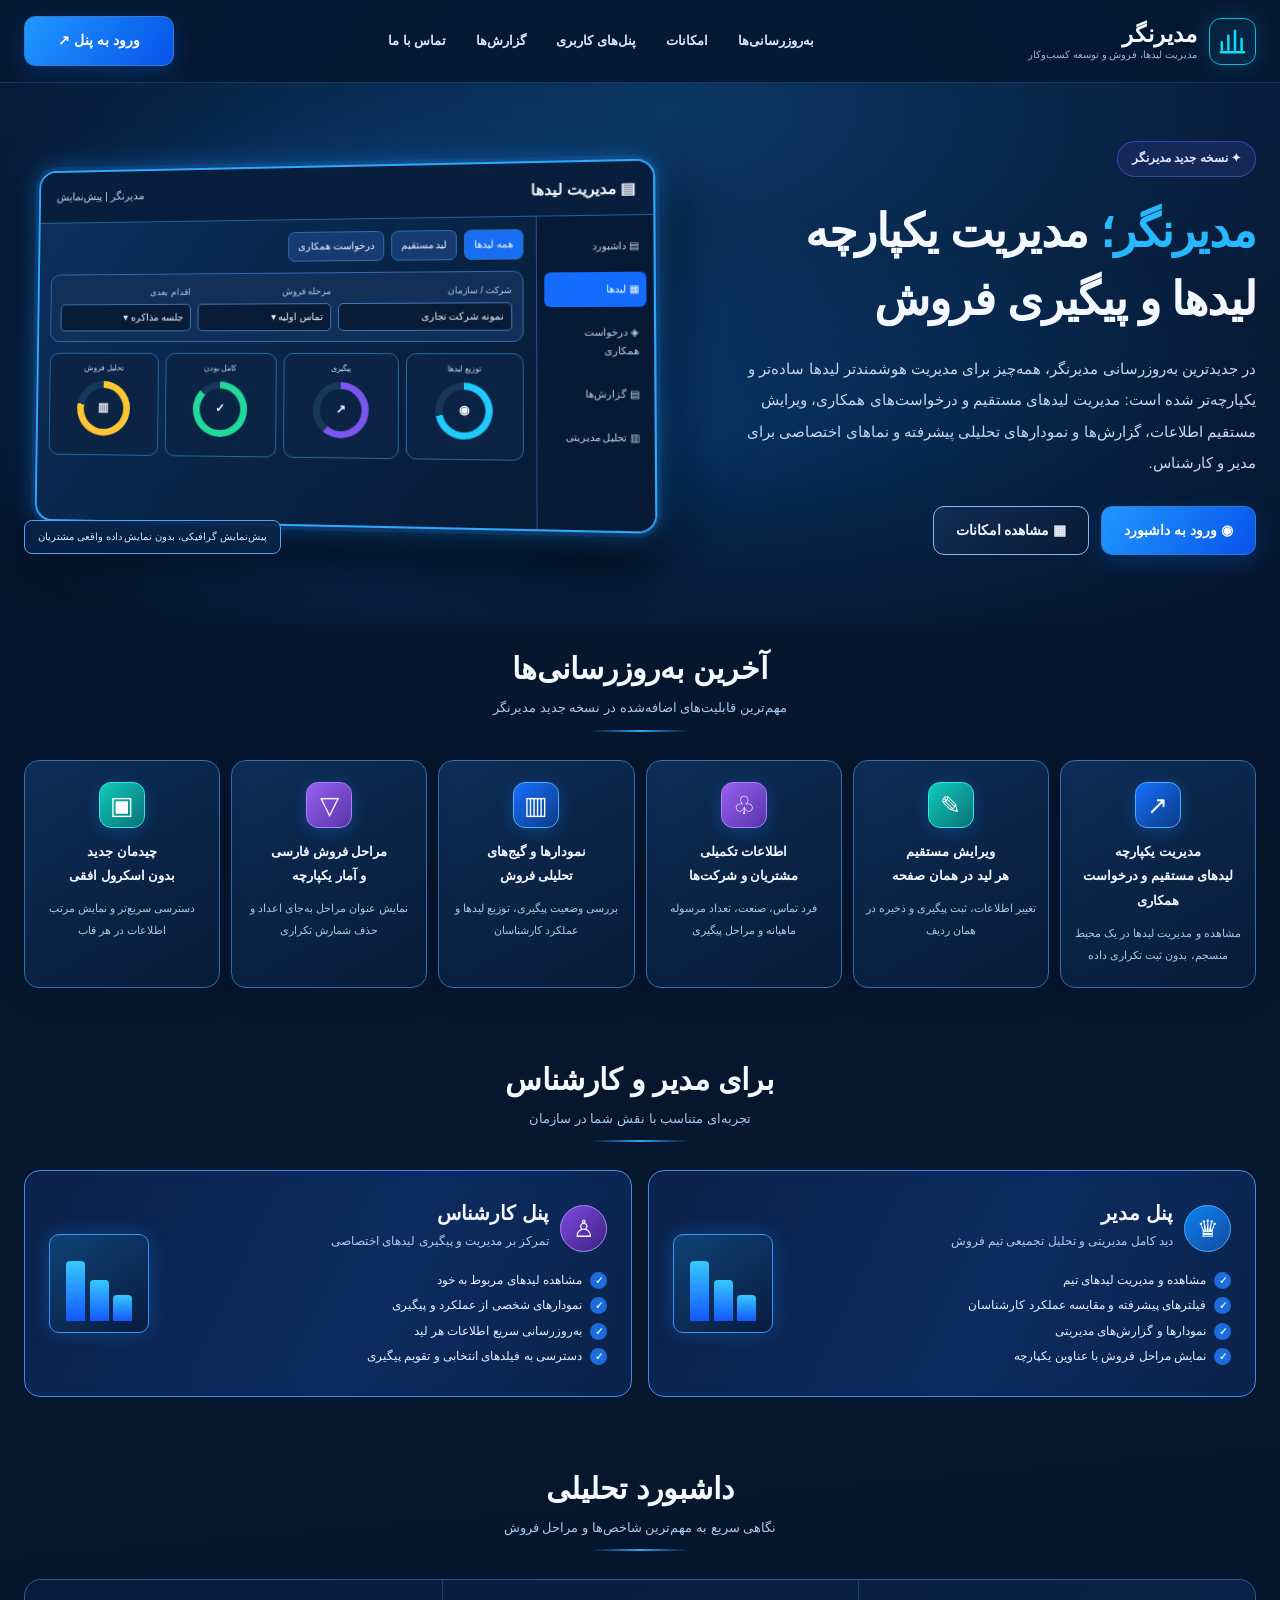
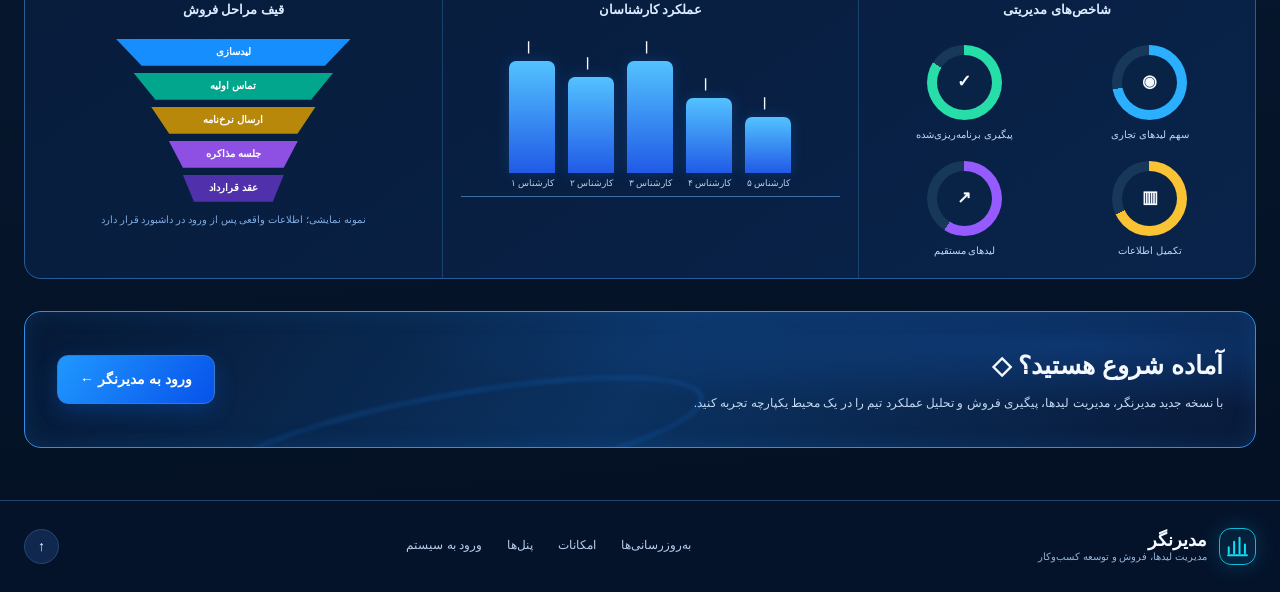
==== commit 86997eff: "feat: implement approved navy neon homepage showcasing latest CRM improvements" ====
--- a/index.html
+++ b/index.html
@@ -3,125 +3,219 @@
 <head>
 <meta charset="utf-8">
 <meta name="viewport" content="width=device-width,initial-scale=1">
-<meta name="theme-color" content="#071329">
-<title>مدیرنگر | هوش مدیریتی کسب‌وکار</title>
-<meta name="description" content="مدیرنگر؛ هوش مدیریتی برای تصمیم‌های بهتر. نسخه فعلی با تمرکز بر مدیریت تیم فروش، پایش KPI، پیگیری لیدها و تحقق تارگت‌ها ارائه می‌شود.">
+<meta name="theme-color" content="#06152f">
+<meta name="description" content="مدیرنگر؛ مدیریت یکپارچه لیدهای مستقیم و درخواست‌های همکاری، پیگیری فروش، تحلیل عملکرد مدیر و کارشناس در یک محیط هوشمند.">
+<title>مدیرنگر | مدیریت یکپارچه لیدها و پیگیری فروش</title>
 <style>
-:root{--navy:#071329;--navy2:#0b1c3b;--blue:#1769ff;--cyan:#38bdf8;--ink:#13213a;--muted:#61708a;--line:#e7edf6;--paper:#f7f9fd;--green:#19c994;--orange:#ffb454}
-*{box-sizing:border-box}html{scroll-behavior:smooth;scroll-padding-top:90px}body{margin:0;font-family:Tahoma,"Segoe UI",sans-serif;color:var(--ink);background:white;line-height:1.8}a{color:inherit;text-decoration:none}button,input,textarea{font:inherit}button,a{ -webkit-tap-highlight-color:transparent}.wrap{width:min(1180px,calc(100% - 40px));margin:auto}.topbar{height:76px;display:flex;align-items:center;background:#fff;position:sticky;top:0;z-index:50;border-bottom:1px solid #eaf0f8}.nav{display:flex;align-items:center;justify-content:space-between;gap:24px}.brand{display:flex;align-items:center;gap:11px;font-weight:900;font-size:17px;white-space:nowrap}.brand-mark{width:40px;height:40px;border-radius:13px;background:linear-gradient(140deg,#1976ff,#0d3ba7);display:grid;place-items:center;color:white;box-shadow:0 8px 22px #1769ff40;flex-shrink:0}.brand-mark svg{width:27px;height:27px;display:block}.brand small{display:block;font-size:10px;color:#7b89a1;font-weight:500;line-height:1.4}.navlinks{display:flex;align-items:center;gap:26px;font-size:13px;color:#465570}.navlinks a:hover{color:var(--blue)}.nav-actions{display:flex;gap:10px;align-items:center}.btn{display:inline-flex;align-items:center;justify-content:center;gap:9px;border:1px solid transparent;border-radius:12px;padding:12px 18px;font-size:13px;font-weight:800;cursor:pointer;transition:transform .2s,box-shadow .2s,background .2s}.btn:hover{transform:translateY(-2px)}.btn-primary{color:white;background:linear-gradient(110deg,#168cff,#1855ed);box-shadow:0 10px 25px #1769ff35}.btn-outline{border-color:#d6e0f0;background:white;color:#253c61}.menu-toggle{display:none;border:1px solid var(--line);background:white;border-radius:10px;padding:8px 11px}
-.hero{position:relative;overflow:hidden;background:radial-gradient(ellipse at 18% 30%,#123f85 0,transparent 36%),radial-gradient(ellipse at 80% 0%,#123a74 0,transparent 34%),linear-gradient(120deg,#071329,#081a37 60%,#071329);color:white;padding:74px 0 68px;isolation:isolate}.hero:before,.hero:after{content:"";position:absolute;border:1px solid #53b8ff24;border-radius:50%;width:550px;height:550px;z-index:-1;animation:orbit 28s linear infinite}.hero:before{left:-170px;top:-200px}.hero:after{left:70px;top:-130px;width:390px;height:390px;animation-duration:20s}.hero-grid{display:grid;grid-template-columns:1fr 1.03fr;align-items:center;gap:48px}.eyebrow{display:inline-flex;align-items:center;gap:9px;border:1px solid #69b9ff45;background:#ffffff0d;border-radius:99px;padding:7px 13px;color:#b9dcff;font-size:12px;font-weight:700}.pulse{width:7px;height:7px;border-radius:50%;background:#35e3b1;box-shadow:0 0 0 5px #35e3b122}.hero h1{font-size:clamp(32px,4vw,53px);line-height:1.48;letter-spacing:-1.6px;margin:21px 0 16px;font-weight:900}.hero h1 span{color:#54b8ff}.hero-copy{font-size:15px;color:#b8c8e2;max-width:560px;margin:0 0 27px}.hero-ctas{display:flex;flex-wrap:wrap;gap:12px}.hero .btn-outline{background:#ffffff0b;border-color:#7895c5;color:#fff}.hero-points{display:flex;gap:22px;flex-wrap:wrap;margin-top:28px;color:#c4d3eb;font-size:11px}.hero-points span{display:flex;gap:7px;align-items:center}.hero-points b{color:#4ce0b0;font-size:16px}.visual{position:relative;min-width:0;perspective:1000px}.dashboard{background:#f9fbff;color:#17243c;border:1px solid #ffffffb5;border-radius:22px;padding:13px;box-shadow:0 32px 90px #0008;transform:rotateY(5deg) rotateX(1deg);animation:float 6s ease-in-out infinite}.dash-top{display:flex;justify-content:space-between;align-items:center;padding:7px 7px 13px;border-bottom:1px solid #e6edf7;font-size:10px;font-weight:800}.dash-status{color:#0aaf83;background:#e3fff5;padding:4px 9px;border-radius:99px;font-size:9px}.dash-layout{display:grid;grid-template-columns:1.35fr .8fr;gap:10px;padding-top:12px}.dash-card{background:white;border:1px solid #eaf0f8;border-radius:13px;padding:13px;min-width:0}.mini-label{font-size:10px;color:#7b8aa3}.metric{font-size:22px;font-weight:900;margin-top:3px}.positive{color:#0cac80;font-size:10px}.bars{height:120px;display:flex;align-items:end;justify-content:space-around;gap:7px;padding-top:12px}.bars i{display:block;width:11%;border-radius:5px 5px 2px 2px;background:linear-gradient(#42b9ff,#1769ff);animation:grow 1.2s both;transform-origin:bottom}.bars i:nth-child(1){height:35%}.bars i:nth-child(2){height:48%;animation-delay:.1s}.bars i:nth-child(3){height:42%;animation-delay:.2s}.bars i:nth-child(4){height:66%;animation-delay:.3s}.bars i:nth-child(5){height:57%;animation-delay:.4s}.bars i:nth-child(6){height:80%;animation-delay:.5s}.bars i:nth-child(7){height:72%;animation-delay:.6s}.bars i:nth-child(8){height:96%;animation-delay:.7s}.donut{width:94px;height:94px;border-radius:50%;background:conic-gradient(#1769ff 0 74%,#e9f0fb 74%);display:grid;place-items:center;margin:10px auto}.donut:after{content:"۷۴٪";width:69px;height:69px;background:white;border-radius:50%;display:grid;place-items:center;font-weight:900;font-size:17px}.pipeline{display:flex;gap:5px;margin-top:13px}.pipeline i{height:7px;border-radius:99px;background:#dbe6f7;flex:1}.pipeline i:nth-child(-n+4){background:linear-gradient(90deg,#197bff,#47b8ff)}.floating{position:absolute;background:white;color:#1c2a43;box-shadow:0 15px 45px #0003;border:1px solid #e8eff9;border-radius:14px;padding:12px 15px;display:flex;align-items:center;gap:10px;font-size:11px;animation:float 5s ease-in-out infinite}.floating strong{display:block;font-size:14px}.float-a{right:-22px;bottom:25px}.float-b{left:-23px;top:45px;animation-delay:-2s}.float-icon{width:34px;height:34px;border-radius:10px;display:grid;place-items:center;background:#e9f5ff;color:#1769ff;font-size:18px}
-.trust{padding:24px 0;border-bottom:1px solid var(--line)}.trust-row{display:flex;align-items:center;justify-content:space-between;gap:16px;flex-wrap:wrap}.trust-title{font-size:12px;color:#75829a}.trust-chip{font-size:12px;font-weight:800;color:#60708a;background:#f5f8fd;border:1px solid #edf1f8;border-radius:10px;padding:9px 15px}
-.section{padding:82px 0}.section-soft{background:var(--paper)}.section-head{text-align:center;max-width:700px;margin:0 auto 38px}.kicker{color:var(--blue);font-size:12px;font-weight:900;letter-spacing:.2px}.section h2{font-size:clamp(25px,3vw,37px);line-height:1.5;margin:9px 0 12px;letter-spacing:-.7px}.section-head p{margin:0;color:var(--muted);font-size:14px}.feature-grid{display:grid;grid-template-columns:repeat(3,1fr);gap:17px}.feature{border:1px solid #e7edf7;background:white;border-radius:18px;padding:25px;transition:.25s;position:relative;overflow:hidden}.feature:after{content:"";position:absolute;width:100px;height:100px;background:#e9f3ff;border-radius:50%;left:-55px;bottom:-60px;transition:.3s}.feature:hover{transform:translateY(-6px);box-shadow:0 20px 45px #173f7b12;border-color:#bfd8ff}.feature:hover:after{transform:scale(1.5)}.feature-icon{width:48px;height:48px;border-radius:15px;background:linear-gradient(145deg,#e8f4ff,#dceaff);display:grid;place-items:center;color:#1769ff;font-size:23px}.feature h3{font-size:16px;margin:17px 0 7px}.feature p{font-size:12px;color:var(--muted);margin:0}.feature a{display:inline-flex;margin-top:17px;color:var(--blue);font-size:12px;font-weight:800}
-.split{display:grid;grid-template-columns:1fr 1fr;gap:52px;align-items:center}.split h2{margin-top:10px}.split-copy>p{color:var(--muted);font-size:14px}.checklist{list-style:none;padding:0;margin:23px 0;display:grid;gap:13px}.checklist li{display:flex;align-items:flex-start;gap:10px;font-size:13px}.check{flex:0 0 23px;width:23px;height:23px;border-radius:8px;background:#dcfff2;color:#07966e;display:grid;place-items:center;font-weight:900}.analytics-card{background:linear-gradient(145deg,#0a1a36,#102b57);border-radius:24px;padding:25px;color:white;box-shadow:0 25px 60px #0c2b5b30;position:relative;overflow:hidden}.analytics-card:before{content:"";position:absolute;width:280px;height:280px;border:1px solid #3e91ff35;border-radius:50%;left:-100px;top:-110px}.analytics-head{display:flex;justify-content:space-between;align-items:center;font-size:13px;position:relative}.analytics-head span{color:#83a6d8;font-size:10px}.kpi-grid{display:grid;grid-template-columns:repeat(2,1fr);gap:12px;margin-top:23px;position:relative}.kpi{background:#ffffff0d;border:1px solid #ffffff17;border-radius:14px;padding:16px}.kpi label{display:block;color:#b0c4e3;font-size:10px}.kpi strong{display:block;font-size:24px;margin:6px 0}.kpi em{font-style:normal;color:#4fe1b2;font-size:10px}.spark{height:65px;display:flex;align-items:end;gap:5px;margin-top:10px}.spark i{flex:1;border-radius:5px 5px 0 0;background:linear-gradient(#47c4ff,#1769ff);height:var(--h)}
-.process-grid{display:grid;grid-template-columns:repeat(4,1fr);gap:14px;counter-reset:step}.process{padding:22px;border:1px solid #e5ecf7;border-radius:16px;background:white;counter-increment:step}.process:before{content:"0" counter(step);display:grid;place-items:center;width:39px;height:39px;border-radius:12px;background:#eaf3ff;color:#1769ff;font-size:12px;font-weight:900}.process h3{font-size:14px;margin:15px 0 5px}.process p{font-size:12px;color:var(--muted);margin:0}
-.slider-shell{position:relative;max-width:920px;margin:auto}.slide{display:none;grid-template-columns:.8fr 1.2fr;gap:28px;align-items:center;background:white;border:1px solid #e5edf8;border-radius:22px;padding:28px;box-shadow:0 18px 55px #153b7410}.slide.active{display:grid;animation:slidein .45s ease}.slide-art{min-height:210px;border-radius:17px;background:radial-gradient(circle at 25% 30%,#4ec6ff66,transparent 40%),linear-gradient(140deg,#0b1a38,#1557c4);display:grid;place-items:center;color:white;position:relative;overflow:hidden}.slide-art:before,.slide-art:after{content:"";position:absolute;width:180px;height:180px;border:1px solid #ffffff32;border-radius:50%;animation:orbit 20s linear infinite}.slide-art:after{width:130px;height:130px;animation-direction:reverse}.slide-art span{font-size:65px;filter:drop-shadow(0 8px 18px #0005);z-index:1}.slide h3{font-size:21px;margin:7px 0}.slide p{font-size:13px;color:var(--muted)}.slide-controls{display:flex;justify-content:center;align-items:center;gap:13px;margin-top:22px}.arrow{width:38px;height:38px;border:1px solid #dbe5f3;background:white;border-radius:50%;cursor:pointer;color:#1769ff;font-size:20px}.dots{display:flex;gap:7px}.dot{width:8px;height:8px;border:0;border-radius:50%;background:#d5dfef;padding:0;cursor:pointer}.dot.active{background:#1769ff;width:23px;border-radius:99px}
-.video-band{background:linear-gradient(110deg,#0a1731,#0c3472);color:white;border-radius:24px;padding:35px;display:grid;grid-template-columns:1.2fr .8fr;gap:25px;align-items:center;overflow:hidden;position:relative}.video-band h2{font-size:26px;margin:7px 0}.video-band p{color:#c1d0e8;font-size:13px}.video-preview{min-height:180px;border:1px solid #ffffff32;border-radius:18px;background:radial-gradient(circle at 50% 40%,#287fff77,transparent 45%),#ffffff0b;display:grid;place-items:center;position:relative}.play{width:65px;height:65px;border:1px solid #ffffff9c;border-radius:50%;display:grid;place-items:center;background:#ffffff20;color:white;font-size:22px;cursor:pointer;backdrop-filter:blur(10px);transition:.2s}.play:hover{transform:scale(1.1);background:#1769ff}
-.blog-grid{display:grid;grid-template-columns:repeat(3,1fr);gap:18px}.article{border:1px solid #e6edf7;border-radius:17px;overflow:hidden;background:white;transition:.25s}.article:hover{transform:translateY(-5px);box-shadow:0 18px 35px #0e2c5714}.article-art{height:145px;background:linear-gradient(140deg,#0b1a38,#1a66d8);display:grid;place-items:center;color:#fff;font-size:42px;position:relative;overflow:hidden}.article-art:after{content:"";position:absolute;width:170px;height:170px;border:1px solid #ffffff40;border-radius:50%;right:-20px;top:-70px}.article-body{padding:18px}.tag{font-size:10px;color:#1769ff;background:#eaf3ff;border-radius:7px;padding:5px 8px;font-weight:800}.article h3{font-size:14px;line-height:1.8;margin:13px 0 7px}.article p{font-size:12px;color:var(--muted);margin:0}.readmore{display:inline-flex;margin-top:14px;color:#1769ff;font-size:11px;font-weight:900}
-.about-band{display:grid;grid-template-columns:1fr 1fr;gap:40px;align-items:center}.about-box{padding:30px;border:1px solid #e5edf8;border-radius:20px;background:linear-gradient(145deg,#fff,#f4f8ff)}.about-box h3{font-size:17px;margin:0 0 10px}.about-box p{font-size:13px;color:var(--muted);margin:0}.values{display:grid;grid-template-columns:repeat(2,1fr);gap:12px;margin-top:18px}.value{padding:14px;border-radius:12px;background:white;border:1px solid #e8eef7;font-size:12px;font-weight:800}.value span{display:block;color:#1769ff;font-size:20px}
-.contact-grid{display:grid;grid-template-columns:.85fr 1.15fr;gap:24px}.contact-info{background:linear-gradient(145deg,#0a1833,#0f3470);border-radius:20px;padding:27px;color:white}.contact-info h3{font-size:21px;margin:0 0 10px}.contact-info p{font-size:13px;color:#c0d0e9}.contact-item{display:flex;gap:12px;align-items:center;margin-top:21px;font-size:12px;color:#e0eaf9}.contact-symbol{width:39px;height:39px;border-radius:12px;background:#ffffff15;display:grid;place-items:center;color:#78caff;font-size:17px}.contact-form{padding:25px;border:1px solid #e4ebf6;border-radius:20px;background:white}.field{margin-bottom:14px}.field label{display:block;font-size:12px;font-weight:800;margin-bottom:7px}.field input,.field textarea{width:100%;border:1px solid #dce5f1;background:#fbfcff;border-radius:10px;padding:12px 13px;outline:none;font-size:12px}.field input:focus,.field textarea:focus{border-color:#5a9cff;box-shadow:0 0 0 3px #1769ff14}.field textarea{min-height:105px;resize:vertical}.form-note{font-size:10px;color:#8190a6;margin-top:10px}
-.cta{padding:55px 0;background:linear-gradient(110deg,#0a1833,#1049a3);color:white;position:relative;overflow:hidden}.cta:after{content:"↗";position:absolute;font-size:200px;line-height:1;left:6%;top:-35px;color:#ffffff0b;font-weight:900}.cta-inner{display:flex;justify-content:space-between;align-items:center;gap:25px;position:relative;z-index:1}.cta h2{font-size:clamp(23px,3vw,33px);margin:0 0 6px}.cta p{font-size:13px;color:#c4d4ed;margin:0}.footer{background:#061126;color:white;padding:48px 0 20px}.footer-grid{display:grid;grid-template-columns:1.4fr 1fr 1fr 1.2fr;gap:32px}.footer p,.footer a{font-size:11px;color:#9eafca}.footer h4{font-size:13px;margin:0 0 14px}.footer-links{display:grid;gap:9px}.footer a:hover{color:white}.copyright{border-top:1px solid #ffffff15;margin-top:35px;padding-top:18px;color:#7d90ad;font-size:10px;display:flex;justify-content:space-between;gap:15px;flex-wrap:wrap}.reveal{opacity:0;transform:translateY(22px);transition:opacity .65s ease,transform .65s ease}.reveal.visible{opacity:1;transform:none}.toast{position:fixed;bottom:20px;left:20px;z-index:100;background:#092347;color:white;border:1px solid #2b6ab5;border-radius:12px;padding:13px 17px;box-shadow:0 15px 35px #00112a55;display:none;font-size:12px;max-width:min(380px,calc(100% - 40px))}.toast.show{display:block;animation:slidein .25s ease}
-@keyframes float{0%,100%{transform:translateY(0) rotateY(5deg)}50%{transform:translateY(-10px) rotateY(2deg)}}@keyframes orbit{to{transform:rotate(360deg)}}@keyframes grow{from{transform:scaleY(.1);opacity:.3}to{transform:scaleY(1);opacity:1}}@keyframes slidein{from{opacity:0;transform:translateY(12px)}to{opacity:1;transform:translateY(0)}}
-@media(prefers-reduced-motion:reduce){*,*:before,*:after{animation-duration:.01ms!important;animation-iteration-count:1!important;scroll-behavior:auto!important;transition-duration:.01ms!important}.reveal{opacity:1;transform:none}}
-@media(max-width:980px){.navlinks{gap:13px}.hero-grid{gap:25px}.hero{padding:55px 0}.float-a{right:-5px}.float-b{left:-5px}.feature-grid{grid-template-columns:repeat(2,1fr)}.process-grid{grid-template-columns:repeat(2,1fr)}.footer-grid{grid-template-columns:repeat(2,1fr)}}
-@media(max-width:720px){.wrap{width:min(100% - 28px,1180px)}.topbar{height:66px}.nav-actions .btn-outline{display:none}.menu-toggle{display:block}.navlinks{display:none;position:absolute;top:65px;right:14px;left:14px;background:white;border:1px solid var(--line);box-shadow:0 18px 35px #122b501c;border-radius:14px;padding:14px;flex-direction:column;align-items:stretch;gap:0}.navlinks.open{display:flex}.navlinks a{padding:10px}.nav-actions .btn{padding:10px 12px;font-size:11px}.brand{font-size:14px}.brand-mark{width:35px;height:35px}.hero{padding:44px 0 53px}.hero-grid{grid-template-columns:1fr}.hero h1{font-size:34px}.hero-copy{font-size:13px}.visual{margin:15px 9px 24px}.dashboard{transform:none}.float-a{right:-8px;bottom:-20px}.float-b{left:-8px;top:-16px}.dash-layout{grid-template-columns:1fr  .7fr}.bars{height:90px}.trust-row{justify-content:center}.trust-title{width:100%;text-align:center}.section{padding:58px 0}.feature-grid,.blog-grid{grid-template-columns:1fr}.split,.video-band,.about-band,.contact-grid{grid-template-columns:1fr;gap:25px}.split>.analytics-card{order:2}.slide,.slide.active{grid-template-columns:1fr;padding:17px}.slide-art{min-height:150px}.slide h3{font-size:18px}.video-band{padding:24px}.video-preview{min-height:145px}.cta-inner{align-items:flex-start;flex-direction:column}.footer-grid{grid-template-columns:1fr 1fr;gap:24px}.footer-grid>div:first-child{grid-column:1/-1}.copyright{flex-direction:column}.section-head{margin-bottom:28px}.kpi strong{font-size:21px}}
-@media(max-width:400px){.hero h1{font-size:29px}.hero-ctas .btn{width:100%}.nav-actions .btn{padding:9px}.footer-grid{grid-template-columns:1fr}.footer-grid>div:first-child{grid-column:auto}.dash-card{padding:9px}.metric{font-size:18px}}
+:root{color-scheme:dark;--bg:#06162e;--bg2:#0b2449;--surface:#0b2347;--surface2:#0d2a54;--blue:#1679ff;--cyan:#24c9fb;--violet:#8e55fb;--line:#3267a1;--text:#f4f8ff;--muted:#abc8ed;--soft:#77a6d8}
+*{box-sizing:border-box}
+html{scroll-behavior:smooth;scroll-padding-top:92px}
+body{margin:0;min-width:320px;color:var(--text);font:14px/1.8 Tahoma,"Segoe UI",Arial,sans-serif;background:radial-gradient(ellipse 90% 28% at 52% 5%,#0b3765 0%,transparent 70%),linear-gradient(175deg,#06152e,#06172e 65%,#041023);overflow-x:hidden}
+a{text-decoration:none;color:inherit}button{font:inherit;cursor:pointer}a,button{-webkit-tap-highlight-color:transparent}
+button:focus-visible,a:focus-visible{outline:3px solid #74c6ff;outline-offset:3px}
+.wrap{width:min(1260px,calc(100% - 48px));margin:auto}
+.site-header{position:sticky;top:0;z-index:100;background:#061832ed;border-bottom:1px solid #3977ba55;backdrop-filter:blur(18px)}
+.nav{height:82px;display:flex;align-items:center;justify-content:space-between;gap:22px}
+.brand{display:flex;align-items:center;gap:12px;font-size:23px;font-weight:900;line-height:1.25;white-space:nowrap}
+.brand-logo{display:grid;place-items:center;border-radius:12px;width:47px;height:47px;background:linear-gradient(155deg,#09b9e511,#08355d88);border:1px solid #0bbbd7;box-shadow:0 0 22px #20beec36}
+.brand-logo svg{width:33px;height:33px;fill:none;stroke:#08e1f7;stroke-linecap:round;stroke-linejoin:round;stroke-width:3}
+.brand small{display:block;font-size:10px;color:#92b4d9;font-weight:500}
+.navlinks{display:flex;align-items:center;gap:30px;font-weight:700;font-size:13px}
+.navlinks a{color:#d9e7fd;transition:color .2s}.navlinks a:hover,.navlinks a:focus-visible{color:#32bfff}
+.nav-btn{min-width:150px}
+.btn{display:inline-flex;justify-content:center;align-items:center;gap:10px;min-height:47px;padding:11px 22px;border-radius:11px;border:1px solid #367acc;font-weight:800;transition:.2s transform,.2s box-shadow,.2s background;white-space:nowrap}
+.btn:hover{transform:translateY(-2px);box-shadow:0 8px 26px #1170e650}
+.btn-primary{color:white;background:linear-gradient(125deg,#2098ff,#0752ea);box-shadow:0 7px 21px #0866e749}
+.btn-secondary{color:#eff7ff;background:linear-gradient(135deg,#112d55,#071a35);border-color:#86b8ff}
+.menu-toggle{display:none;color:white;background:#0c294d;border:1px solid #366cae;border-radius:10px;font-size:23px;width:43px;height:43px}
+.hero{padding:58px 0 70px;position:relative;overflow:hidden}
+.hero:before{content:"";position:absolute;inset:20% -15% auto;width:130%;height:500px;background:radial-gradient(ellipse at center,#0775df3d,transparent 65%);pointer-events:none}
+.hero-grid{position:relative;display:grid;grid-template-columns:1fr 1.17fr;align-items:center;gap:52px}
+.hero-content{max-width:540px}
+.eyebrow{display:inline-flex;align-items:center;gap:7px;border:1px solid #664fde99;background:#1a2e63a8;padding:6px 14px;color:#e4e5ff;border-radius:99px;font-size:12px;font-weight:800}
+.hero h1{margin:20px 0;font-weight:900;font-size:clamp(32px,3.6vw,48px);line-height:1.48;letter-spacing:-1.1px}
+.hero h1 span{color:#29b7ff}
+.hero-copy{font-size:15px;line-height:2.1;color:#c3d7ee;margin:0 0 27px}
+.hero-actions{display:flex;align-items:center;flex-wrap:wrap;gap:12px}
+.hero-visual{min-width:0;position:relative;isolation:isolate;padding:22px 13px 28px 0}
+.hero-visual:before{content:"";position:absolute;inset:7% 3% 5%;border-radius:50%;background:#087cf849;filter:blur(65px);z-index:-1}
+.app-scene{position:relative;transform:perspective(1050px) rotateY(-7deg) rotateX(2deg);transform-origin:center;filter:drop-shadow(0 19px 24px #010b1dc9)}
+.app-preview{border:2px solid #2fa8ff;background:linear-gradient(130deg,#0c305f,#06182f);border-radius:18px;box-shadow:0 0 0 4px #2f86eb22,0 0 30px #168efd8c,0 23px 48px #0008;min-height:356px;overflow:hidden}
+.preview-top{height:53px;border-bottom:1px solid #255e9d;display:flex;align-items:center;justify-content:space-between;padding:0 17px;background:#081e3d}
+.preview-top b{font-size:15px}.preview-top span{font-size:11px;color:#bad4ef}
+.preview-layout{display:grid;grid-template-columns:112px minmax(0,1fr);min-height:305px}
+.preview-side{border-left:1px solid #23518a;background:#071a35;padding:13px 7px;font-size:10px;display:grid;align-content:start;gap:8px}
+.preview-side span{padding:8px 7px;border-radius:6px;color:#bdd2ec}
+.preview-side span.active{background:#146cff;color:#fff}
+.preview-body{padding:12px;min-width:0}
+.preview-mini-nav{display:flex;gap:7px;flex-wrap:wrap;margin-bottom:11px}
+.preview-pill{background:#163b71;border:1px solid #2f6cb0;padding:5px 9px;border-radius:7px;font-size:10px}
+.preview-pill.active{background:#176ef2}
+.preview-record{display:grid;grid-template-columns:1.25fr 1fr 1fr;gap:7px;padding:10px;border:1px solid #3269ae;border-radius:10px;background:#122f58;margin-bottom:11px}
+.preview-record label{display:block;color:#aed0f4;font-size:9px;margin-bottom:4px}
+.preview-field{min-height:26px;border-radius:5px;background:#081b37;border:1px solid #3a76b7;padding:4px 7px;color:#ecf8ff;font-size:10px;white-space:nowrap;overflow:hidden;text-overflow:ellipsis}
+.preview-kpis{display:grid;grid-template-columns:repeat(4,minmax(0,1fr));gap:7px}
+.preview-kpi{border:1px solid #28669d;background:#0b2445;border-radius:10px;min-height:105px;text-align:center;padding:9px 4px}
+.preview-kpi small{display:block;font-size:8px;color:#c1d6f4;line-height:1.6}
+.ring{--pct:75;--ring:#20cafa;position:relative;width:56px;height:56px;margin:6px auto;border-radius:50%;background:conic-gradient(var(--ring) calc(var(--pct)*1%),#173859 0);display:grid;place-items:center}
+.ring:after{content:"";position:absolute;inset:7px;background:#0b2445;border-radius:50%}
+.ring b{position:relative;z-index:1;font-size:12px}
+.preview-kpi:nth-child(2) .ring{--ring:#7c55ee;--pct:61}.preview-kpi:nth-child(3) .ring{--ring:#21d998;--pct:87}.preview-kpi:nth-child(4) .ring{--ring:#ffc633;--pct:78}
+.preview-tip{position:absolute;bottom:0;left:0;border:1px solid #4da8f7;border-radius:8px;background:#092349e8;color:#d3ebff;padding:7px 13px;font-size:10px}
+.section{padding:40px 0 28px}
+.section-heading{text-align:center;margin:0 0 28px}
+.section-heading h2{margin:0;font-size:clamp(23px,2.8vw,30px);line-height:1.6;font-weight:900}
+.section-heading p{margin:3px 0;color:#a7c8ed;font-size:13px}
+.section-heading .rule{width:98px;height:2px;background:linear-gradient(90deg,transparent,#26a8ff,transparent);margin:10px auto 0}
+.updates{padding-top:20px}
+.updates-grid{display:grid;grid-template-columns:repeat(6,minmax(0,1fr));gap:11px}
+.feature-card{position:relative;background:linear-gradient(150deg,#0e2d57,#071c37);border:1px solid #356eaa;border-radius:15px;text-align:center;padding:21px 11px;min-height:213px;box-shadow:0 8px 24px #00152a3d}
+.feature-icon{display:grid;place-items:center;width:46px;height:46px;margin:0 auto 12px;border-radius:12px;color:#fff;font-size:25px;background:linear-gradient(135deg,#176fff,#0a3c84);border:1px solid #4aabff;box-shadow:0 3px 16px #137ef44c}
+.feature-card:nth-child(2) .feature-icon,.feature-card:nth-child(6) .feature-icon{background:linear-gradient(135deg,#11cbbd,#087176);border-color:#2eead9}
+.feature-card:nth-child(3) .feature-icon,.feature-card:nth-child(5) .feature-icon{background:linear-gradient(135deg,#9a5ff1,#5635a9);border-color:#ae7dff}
+.feature-card h3{font-size:13px;line-height:1.9;margin:0 0 8px;font-weight:800}
+.feature-card p{color:#a9c6e5;font-size:11px;line-height:2;margin:0}
+.roles-grid{display:grid;grid-template-columns:1fr 1fr;gap:16px}
+.role-card{min-height:203px;border-radius:16px;background:linear-gradient(115deg,#0c234a,#0d2b60 58%,#0a2349);border:1px solid #3e8ee9;box-shadow:inset 0 0 16px #145cbd17;padding:24px;display:flex;align-items:center;justify-content:space-between;gap:14px}
+.role-head{display:flex;align-items:center;gap:11px;margin-bottom:8px}
+.role-emblem{display:grid;place-items:center;width:47px;height:47px;background:linear-gradient(140deg,#0b82f2,#144c9f);border:1px solid #4ea8ff;border-radius:50%;font-size:24px;flex:none}
+.role-card.expert .role-emblem{background:linear-gradient(135deg,#8049e3,#3b2280);border-color:#ad88f9}
+.role-card h3{font-size:20px;margin:0}.role-card p{margin:0 0 9px;color:#b2cae9;font-size:12px}
+.role-card ul{list-style:none;margin:0;padding:0}.role-card li{font-size:12px;margin:4px 0;color:#e2eeff}
+.role-card li:before{content:"✓";display:inline-grid;place-items:center;width:17px;height:17px;border-radius:50%;margin-left:8px;background:#1c6cdb;font-weight:bold;font-size:10px}
+.role-art{flex:0 0 100px;height:99px;border:1px solid #3f91ee;border-radius:10px;background:linear-gradient(145deg,#0e4274,#081c41);display:flex;align-items:end;justify-content:space-evenly;padding:11px;box-shadow:0 0 18px #0e88f44a}
+.role-art span{width:19px;border-radius:4px 4px 0 0;background:linear-gradient(#35c9ff,#1557ff);height:35%}.role-art span:nth-child(2){height:55%}.role-art span:nth-child(3){height:80%}
+.analytics-panel{border:1px solid #285d9a;border-radius:17px;background:linear-gradient(145deg,#071c3b,#09234a);display:grid;grid-template-columns:1fr 1.05fr 1.05fr;gap:0;overflow:hidden}
+.analytics-block{min-width:0;padding:18px;border-left:1px solid #19436c}
+.analytics-block:last-child{border-left:0}
+.analytics-block h3{text-align:center;margin:0 0 17px;font-size:13px;color:#dcecff}
+.mini-gauges{display:grid;grid-template-columns:repeat(2,minmax(0,1fr));gap:11px}
+.mini-gauge{text-align:center}.mini-gauge .ring{width:75px;height:75px;--pct:72;--ring:#2bafff;background:conic-gradient(var(--ring) calc(var(--pct)*1%),#183859 0)}
+.mini-gauge .ring:after{inset:10px;background:#092346}.mini-gauge .ring b{font-size:17px}
+.mini-gauge:nth-child(2) .ring{--pct:84;--ring:#27dea9}.mini-gauge:nth-child(3) .ring{--pct:68;--ring:#f9c333}.mini-gauge:nth-child(4) .ring{--pct:59;--ring:#965bff}
+.mini-gauge small{display:block;color:#bed6f3;font-size:10px}
+.bar-chart{height:158px;display:flex;align-items:flex-end;justify-content:center;gap:13px;border-bottom:1px solid #3c6fa6;padding:0 12px 7px;direction:ltr}
+.bar-item{flex:1;max-width:46px;text-align:center;display:flex;flex-direction:column;justify-content:end;align-items:center;height:100%;gap:4px}
+.bar-item b{font-size:10px}.bar-item .bar{width:100%;height:var(--h);min-height:14px;border-radius:7px 7px 0 0;background:linear-gradient(#53c2ff,#215ae6);box-shadow:0 0 14px #1b76e83f}
+.bar-item small{font-size:9px;color:#bdcfee;line-height:1.35;white-space:normal}
+.funnel{display:grid;gap:7px;max-width:235px;margin:auto}
+.funnel-step{margin:auto;display:flex;align-items:center;justify-content:center;height:27px;width:var(--w);background:var(--c);clip-path:polygon(0 0,100% 0,89% 100%,11% 100%);font-size:10px;font-weight:800;color:white}
+.funnel-step:nth-child(1){--w:100%;--c:#168efd}.funnel-step:nth-child(2){--w:85%;--c:#02a68d}.funnel-step:nth-child(3){--w:70%;--c:#b8880a}.funnel-step:nth-child(4){--w:55%;--c:#8e50e3}.funnel-step:nth-child(5){--w:43%;--c:#5130ab}
+.example-note{display:block;text-align:center;color:#82acdf;font-size:10px;margin:9px 0 0}
+.cta-band{position:relative;overflow:hidden;margin:32px 0 24px;padding:26px 32px;min-height:137px;display:flex;justify-content:space-between;align-items:center;gap:20px;border-radius:17px;border:1px solid #328fe5;background:radial-gradient(ellipse at 85% 25%,#1254ac66,transparent 45%),linear-gradient(125deg,#061935,#0b3261,#091a39);box-shadow:inset 0 0 22px #1c7fda2d}
+.cta-band:before{content:"";position:absolute;bottom:-40px;left:15%;width:40%;height:90px;border:2px solid #168bff;transform:rotate(-10deg);border-radius:50%;filter:blur(2px);opacity:.4}
+.cta-band h2{margin:0 0 5px;font-size:25px}.cta-band p{margin:0;font-size:12px;color:#c3d9f4}
+.cta-band .btn{position:relative;z-index:1}
+.footer{padding:27px 0;border-top:1px solid #214573;background:#04132a}
+.footer-inner{display:flex;justify-content:space-between;align-items:center;gap:22px;flex-wrap:wrap}
+.footer .brand{font-size:18px}.footer .brand-logo{width:37px;height:37px}.footer .brand-logo svg{width:27px;height:27px}
+.footer-links{display:flex;align-items:center;gap:25px;color:#b6cdea;font-size:12px}
+.footer-links a:hover{color:#55caff}
+.footer-social{display:flex;gap:10px}.footer-social a{display:grid;place-items:center;width:35px;height:35px;border-radius:50%;background:#10284e;border:1px solid #264773;font-weight:bold}
+#updates,#roles,#analytics{scroll-margin-top:105px}
+@media(max-width:1050px){.updates-grid{grid-template-columns:repeat(3,minmax(0,1fr))}.hero-grid{gap:24px}.hero h1{font-size:33px}.navlinks{gap:15px}.analytics-panel{grid-template-columns:1fr 1fr}.analytics-block:first-child{grid-column:1/-1;border-left:0;border-bottom:1px solid #19436c}.mini-gauges{grid-template-columns:repeat(4,minmax(0,1fr))}}
+@media(max-width:760px){.wrap{width:min(100% - 28px,600px)}.nav{height:70px}.brand{font-size:18px}.brand-logo{width:39px;height:39px}.brand-logo svg{width:28px;height:28px}.nav-btn{min-width:auto;padding:9px 12px;min-height:39px;font-size:11px}.menu-toggle{display:block}.navlinks{display:none;position:absolute;top:69px;right:0;left:0;padding:18px;background:#061a36;border-bottom:1px solid #326db0;box-shadow:0 15px 20px #0008;flex-direction:column;align-items:stretch;gap:5px}.navlinks.open{display:flex}.navlinks a{padding:9px 18px}.hero{padding:34px 0 28px}.hero-grid{grid-template-columns:1fr;gap:15px}.hero-content{max-width:none;text-align:center}.hero h1{font-size:clamp(29px,6vw,39px)}.hero-copy{font-size:13px}.hero-actions{justify-content:center}.hero-visual{max-width:590px;margin:10px auto}.app-scene{transform:none}.updates-grid{grid-template-columns:repeat(2,minmax(0,1fr))}.roles-grid{grid-template-columns:1fr}.analytics-panel{grid-template-columns:1fr}.analytics-block,.analytics-block:first-child{grid-column:auto;border:0;border-bottom:1px solid #19436c}.analytics-block:last-child{border:0}.mini-gauges{grid-template-columns:repeat(4,minmax(0,1fr))}.footer-inner{justify-content:center;text-align:center}.cta-band{padding:25px 20px;flex-direction:column;text-align:center}}
+@media(max-width:420px){.hero h1{font-size:29px}.brand small{font-size:8px}.nav{gap:8px}.hero-actions{flex-direction:column}.hero-actions .btn{width:100%}.updates-grid{gap:9px}.feature-card{padding:16px 8px;min-height:198px}.feature-card h3{font-size:12px}.feature-card p{font-size:10px}.role-card{padding:15px}.role-art{flex-basis:65px;width:65px;height:76px;padding:6px}.preview-layout{grid-template-columns:78px minmax(0,1fr)}.preview-side{font-size:8px}.preview-record{grid-template-columns:1fr 1fr}.preview-record>div:last-child{display:none}.preview-kpis{gap:3px}.preview-kpi{min-height:84px}.ring{width:42px;height:42px}.ring:after{inset:6px}.ring b{font-size:10px}.mini-gauges{grid-template-columns:repeat(2,minmax(0,1fr))}.footer-links{gap:13px;flex-wrap:wrap;justify-content:center}}
+@media(prefers-reduced-motion:reduce){*{scroll-behavior:auto!important;transition:none!important}}
 </style>
 </head>
 <body>
-<header class="topbar">
- <div class="wrap nav">
-  <a class="brand" href="#home" aria-label="مدیرنگر">
-   <span class="brand-mark"><svg viewBox="0 0 64 64" aria-hidden="true"><path d="M13 49V37M25 49V28M37 49V18M49 49V30" stroke="#fff" stroke-width="5" stroke-linecap="round"/><path d="M12 23L25 30L38 16L50 21" fill="none" stroke="#34D399" stroke-width="3" stroke-linecap="round" stroke-linejoin="round"/><circle cx="50" cy="21" r="3.5" fill="#34D399"/></svg></span><span>مدیرنگر<small>هوش مدیریتی کسب‌وکار</small></span>
-  </a>
-  <button class="menu-toggle" id="menuToggle" aria-label="باز کردن منو">☰</button>
-  <nav class="navlinks" id="navlinks">
-   <a href="#home">صفحه اصلی</a><a href="#features">امکانات</a><a href="#tour">معرفی نرم‌افزار</a><a href="#blog">وبلاگ</a><a href="#about">درباره ما</a><a href="#contact">تماس با ما</a>
+<header class="site-header">
+  <nav class="wrap nav" aria-label="منوی اصلی">
+    <a class="brand" href="#home" aria-label="مدیرنگر، صفحه اصلی">
+      <span class="brand-logo" aria-hidden="true"><svg viewBox="0 0 40 40"><path d="M7 30V21M15 30V13M23 30V7M31 30V17"/><path d="M6 33H34"/></svg></span>
+      <span>مدیرنگر<small>مدیریت لیدها، فروش و توسعه کسب‌وکار</small></span>
+    </a>
+    <div class="navlinks" id="navlinks">
+      <a href="#updates">به‌روزرسانی‌ها</a>
+      <a href="#features">امکانات</a>
+      <a href="#roles">پنل‌های کاربری</a>
+      <a href="#analytics">گزارش‌ها</a>
+      <a href="#contact">تماس با ما</a>
+    </div>
+    <div style="display:flex;align-items:center;gap:9px">
+      <a class="btn btn-primary nav-btn" href="dashboard.html">ورود به پنل ↗</a>
+      <button type="button" class="menu-toggle" id="menuToggle" aria-expanded="false" aria-controls="navlinks" aria-label="باز کردن منو">☰</button>
+    </div>
   </nav>
-  <div class="nav-actions"><a class="btn btn-outline" href="#contact">درخواست دمو</a><a class="btn btn-primary" href="dashboard.html">ورود به داشبورد ↗</a></div>
- </div>
 </header>
-<main>
-<section class="hero" id="home">
+<main id="home">
+<section class="hero">
  <div class="wrap hero-grid">
-  <div class="hero-text">
-   <div class="eyebrow"><span class="pulse"></span> مرکز فرماندهی تیم فروش شما</div>
-   <h1>تیم فروش را <span>هوشمندانه</span><br>مدیریت کنید</h1>
-   <p class="hero-copy">از توزیع لید تا تحقق تارگت؛ عملکرد کارشناسان، فرصت‌های فروش و گزارش‌ها را در یک نگاه ببینید و با اطمینان تصمیم بگیرید.</p>
-   <div class="hero-ctas"><a class="btn btn-primary" href="dashboard.html">ورود به داشبورد <span>←</span></a><a class="btn btn-outline" href="#tour">▷ مشاهده معرفی نرم‌افزار</a></div>
-   <div class="hero-points"><span><b>✓</b> کنترل عملکرد تیم</span><span><b>✓</b> پایش KPI و تارگت</span><span><b>✓</b> تصمیم‌گیری دقیق‌تر</span></div>
-  </div>
-  <div class="visual" aria-label="پیش‌نمایش مفهومی داشبورد فروش">
-   <div class="dashboard">
-    <div class="dash-top"><span>نمای کلی عملکرد فروش</span><span class="dash-status">● وضعیت پایدار</span></div>
-    <div class="dash-layout">
-     <div class="dash-card"><div class="mini-label">روند عملکرد تیم</div><div class="metric">گزارش فروش</div><div class="positive">نمایش روند در طول زمان ↗</div><div class="bars"><i></i><i></i><i></i><i></i><i></i><i></i><i></i><i></i></div></div>
-     <div class="dash-card"><div class="mini-label">پیشرفت تارگت</div><div class="donut"></div><div style="text-align:center;font-size:10px;color:#73819a">نمونه نمایشی</div><div class="pipeline"><i></i><i></i><i></i><i></i><i></i></div><div class="mini-label" style="margin-top:8px">قیف فروش</div></div>
-     <div class="dash-card"><div class="mini-label">مدیریت تیم</div><div style="display:flex;gap:7px;align-items:center;margin-top:12px"><span style="background:#dcecff;color:#1769ff;width:28px;height:28px;border-radius:9px;display:grid;place-items:center">◉</span><span style="font-size:10px">عملکرد کارشناسان</span></div><div style="display:flex;gap:7px;align-items:center;margin-top:9px"><span style="background:#dffcf1;color:#0aa77d;width:28px;height:28px;border-radius:9px;display:grid;place-items:center">✓</span><span style="font-size:10px">پیگیری فرصت‌ها</span></div></div>
-     <div class="dash-card"><div class="mini-label">شاخص‌های کلیدی</div><div style="display:flex;align-items:center;gap:7px;margin-top:13px"><span style="font-size:23px;color:#1769ff">◎</span><div><strong style="font-size:13px">KPI</strong><div class="mini-label">پایش شاخص‌ها</div></div></div></div>
-    </div>
-   </div>
-   <div class="floating float-a"><span class="float-icon">↗</span><span>پیگیری هدفمند<strong>اقدام بعدی روشن</strong></span></div>
-   <div class="floating float-b"><span class="float-icon">◉</span><span>همه‌چیز در یک نگاه<strong>دید مدیریتی یکپارچه</strong></span></div>
-  </div>
- </div>
-</section>
-<section class="trust"><div class="wrap trust-row"><span class="trust-title">برای مدیریت حرفه‌ای چرخه فروش طراحی شده است</span><span class="trust-chip">مدیریت تیم</span><span class="trust-chip">قیف فروش</span><span class="trust-chip">KPI و تارگت</span><span class="trust-chip">گزارش مدیریتی</span><span class="trust-chip">پیگیری لیدها</span></div></section>
-<section class="section" id="features"><div class="wrap"><div class="section-head reveal"><span class="kicker">امکانات کلیدی</span><h2>ابزارهای لازم برای مدیریت بهتر فروش</h2><p>از فعالیت روزانه کارشناسان تا نتیجه نهایی تیم؛ اطلاعات پراکنده را به تصویری قابل اقدام تبدیل کنید.</p></div>
- <div class="feature-grid">
-  <article class="feature reveal"><div class="feature-icon">♙</div><h3>مدیریت عملکرد تیم</h3><p>عملکرد کارشناسان را بررسی کنید، شاخص‌ها را مقایسه کنید و نقاط نیازمند توجه را زودتر بشناسید.</p><a href="#tour">بیشتر بدانید ←</a></article>
-  <article class="feature reveal"><div class="feature-icon">⌁</div><h3>قیف فروش و فرصت‌ها</h3><p>مراحل فروش و وضعیت فرصت‌ها را شفاف ببینید تا پیگیری‌ها بین مراحل مختلف گم نشوند.</p><a href="#tour">بیشتر بدانید ←</a></article>
-  <article class="feature reveal"><div class="feature-icon">◎</div><h3>تارگت و KPI</h3><p>هدف‌ها و شاخص‌های کلیدی را کنار عملکرد قرار دهید و فاصله تا هدف را بهتر ارزیابی کنید.</p><a href="#tour">بیشتر بدانید ←</a></article>
-  <article class="feature reveal"><div class="feature-icon">▤</div><h3>گزارش‌های مدیریتی</h3><p>به‌جای مرور پراکنده داده‌ها، گزارش‌هایی برای بررسی وضعیت تیم و تصمیم‌های روزانه داشته باشید.</p><a href="#tour">بیشتر بدانید ←</a></article>
-  <article class="feature reveal"><div class="feature-icon">◷</div><h3>پیگیری و یادآوری</h3><p>فرصت‌های نیازمند اقدام را شناسایی کنید و نظم پیگیری را در چرخه فروش تقویت کنید.</p><a href="#tour">بیشتر بدانید ←</a></article>
-  <article class="feature reveal"><div class="feature-icon">⇄</div><h3>توزیع و کنترل لیدها</h3><p>وضعیت لیدهای تخصیص‌یافته را دنبال کنید و دید روشن‌تری نسبت به جریان ورودی فروش داشته باشید.</p><a href="#tour">بیشتر بدانید ←</a></article>
- </div>
-</div></section>
-<section class="section section-soft"><div class="wrap split">
- <div class="split-copy reveal"><span class="kicker">دید مدیریتی، نه فقط گزارش</span><h2>از «چه اتفاقی افتاد؟»<br>به «قدم بعدی چیست؟» برسید.</h2><p>مدیریت فروش فقط جمع‌کردن اعداد نیست. مدیر باید بتواند عملکرد را با هدف مقایسه کند، گلوگاه‌ها را تشخیص دهد و اقدام بعدی را مشخص کند.</p><ul class="checklist"><li><span class="check">✓</span><span>وضعیت تیم و شاخص‌های مهم را سریع‌تر مرور کنید.</span></li><li><span class="check">✓</span><span>فرصت‌های نیازمند پیگیری را از قلم نیندازید.</span></li><li><span class="check">✓</span><span>جلسات فروش را با داده و اولویت مشخص پیش ببرید.</span></li></ul><a class="btn btn-primary" href="dashboard.html">ورود به پنل مدیریت ←</a></div>
- <div class="analytics-card reveal"><div class="analytics-head"><strong>نمای تحلیلی مدیر فروش</strong><span>نمونه نمایشی</span></div><div class="kpi-grid"><div class="kpi"><label>شاخص‌های کلیدی</label><strong>KPI</strong><em>پایش هدفمند</em></div><div class="kpi"><label>تارگت فروش</label><strong>هدف</strong><em>مقایسه با عملکرد</em></div><div class="kpi"><label>قیف فروش</label><strong>مراحل</strong><em>شفافیت فرصت‌ها</em></div><div class="kpi"><label>اقدام بعدی</label><strong>پیگیری</strong><em>تمرکز بر اولویت</em></div></div><div class="spark"><i style="--h:28%"></i><i style="--h:46%"></i><i style="--h:38%"></i><i style="--h:60%"></i><i style="--h:53%"></i><i style="--h:74%"></i><i style="--h:68%"></i><i style="--h:94%"></i><i style="--h:82%"></i><i style="--h:100%"></i></div></div>
-</div></section>
-<section class="section"><div class="wrap"><div class="section-head reveal"><span class="kicker">روش استفاده</span><h2>از داده تا اقدام، در چهار گام</h2><p>یک روال روشن برای مرور وضعیت فروش و هدایت بهتر تیم.</p></div><div class="process-grid"><article class="process reveal"><h3>وضعیت را ببینید</h3><p>لیدها، مراحل فروش و شاخص‌های مهم را مرور کنید.</p></article><article class="process reveal"><h3>فاصله را تشخیص دهید</h3><p>عملکرد فعلی را با هدف‌ها و انتظارات مقایسه کنید.</p></article><article class="process reveal"><h3>اولویت را تعیین کنید</h3><p>فرصت‌ها و پیگیری‌هایی را که نیازمند توجه‌اند مشخص کنید.</p></article><article class="process reveal"><h3>نتیجه را دنبال کنید</h3><p>اقدام‌ها و تغییرات عملکرد را در بازبینی بعدی بسنجید.</p></article></div></div></section>
-<section class="section section-soft" id="tour"><div class="wrap"><div class="section-head reveal"><span class="kicker">یک نگاه نزدیک‌تر</span><h2>بخش‌های نرم‌افزار را ورق بزنید</h2><p>اسلایدها، تصویری کوتاه از قابلیت‌های ماژول مدیریت فروش در مدیرنگر ارائه می‌کنند.</p></div>
- <div class="slider-shell reveal">
-  <article class="slide active"><div class="slide-art"><span>♙</span></div><div><span class="tag">مدیریت تیم</span><h3>عملکرد هر کارشناس، واضح‌تر از همیشه</h3><p>برای بررسی فعالیت‌ها و شاخص‌های تیم، یک نمای مدیریتی منسجم داشته باشید و موضوعات مهم را برای جلسه فروش آماده کنید.</p><a href="dashboard.html" class="btn btn-primary">ورود به داشبورد ←</a></div></article>
-  <article class="slide"><div class="slide-art"><span>⌁</span></div><div><span class="tag">قیف فروش</span><h3>هیچ مرحله‌ای از مسیر فروش مبهم نماند</h3><p>وضعیت فرصت‌ها را مرحله‌به‌مرحله مرور کنید و تشخیص دهید تمرکز تیم باید روی کدام بخش از فرایند باشد.</p><a href="dashboard.html" class="btn btn-primary">بررسی پنل ←</a></div></article>
-  <article class="slide"><div class="slide-art"><span>◎</span></div><div><span class="tag">تارگت و KPI</span><h3>هدف‌ها را به معیارهای قابل پیگیری تبدیل کنید</h3><p>شاخص‌های مهم و اهداف فروش را در تصمیم‌گیری روزانه وارد کنید و فاصله عملکرد با هدف را بررسی کنید.</p><a href="dashboard.html" class="btn btn-primary">مشاهده پنل ←</a></div></article>
-  <article class="slide"><div class="slide-art"><span>▤</span></div><div><span class="tag">گزارش مدیریتی</span><h3>جلسات فروش را با آمادگی بیشتر برگزار کنید</h3><p>اطلاعات کلیدی را منظم مرور کنید و گفت‌وگوهای تیم را به سمت مسئله، اولویت و اقدام بعدی ببرید.</p><a href="dashboard.html" class="btn btn-primary">ورود به داشبورد ←</a></div></article>
-  <div class="slide-controls"><button class="arrow" id="prevSlide" aria-label="اسلاید قبلی">›</button><div class="dots" id="slideDots"><button class="dot active" aria-label="اسلاید ۱"></button><button class="dot" aria-label="اسلاید ۲"></button><button class="dot" aria-label="اسلاید ۳"></button><button class="dot" aria-label="اسلاید ۴"></button></div><button class="arrow" id="nextSlide" aria-label="اسلاید بعدی">‹</button></div>
- </div>
-</div></section>
-<section class="section" id="video"><div class="wrap"><div class="video-band reveal"><div><span class="kicker" style="color:#69caff">معرفی نرم‌افزار</span><h2>در چند دقیقه با روش کار آشنا شوید</h2><p>این بخش برای ویدئوی معرفی محصول آماده شده است. پس از آماده‌شدن ویدئو، می‌توان آن را به همین قسمت متصل کرد.</p><a class="btn btn-primary" href="#contact">درخواست جلسه معرفی ←</a></div><div class="video-preview"><button class="play" id="videoPlay" aria-label="نمایش وضعیت ویدئو">▶</button></div></div></div></section>
-<section class="section section-soft" id="blog"><div class="wrap"><div class="section-head reveal"><span class="kicker">وبلاگ فروش</span><h2>ایده‌هایی برای مدیریت بهتر تیم فروش</h2><p>محتواهای آموزشی درباره شاخص‌های فروش، قیف فروش، پیگیری لیدها و رهبری تیم.</p></div><div class="blog-grid">
- <article class="article reveal"><div class="article-art">◎</div><div class="article-body"><span class="tag">مدیریت تیم</span><h3>نقش KPI در ایجاد تمرکز برای کارشناسان فروش</h3><p>چطور شاخص‌های درست به تیم کمک می‌کنند اولویت‌های روشن‌تری داشته باشد؟</p><a href="#contact" class="readmore">ادامه مطلب ←</a></div></article>
- <article class="article reveal"><div class="article-art">⌁</div><div class="article-body"><span class="tag">تحلیل و گزارش</span><h3>چطور گلوگاه‌های قیف فروش را شناسایی کنیم؟</h3><p>با بررسی مرحله‌های فرایند فروش، مسیرهای نیازمند توجه را دقیق‌تر پیدا کنید.</p><a href="#contact" class="readmore">ادامه مطلب ←</a></div></article>
- <article class="article reveal"><div class="article-art">↗</div><div class="article-body"><span class="tag">بهره‌وری فروش</span><h3>۵ راهکار عملی برای بهبود پیگیری لیدها</h3><p>ساختن یک روال ساده و پایدار برای پیگیری فرصت‌ها و جلوگیری از فراموشی.</p><a href="#contact" class="readmore">ادامه مطلب ←</a></div></article>
- </div><p style="text-align:center;color:#8592a7;font-size:10px;margin-top:17px">نمونه‌های نمایشی وبلاگ؛ برای انتشار عمومی باید محتوای نهایی جایگزین شوند.</p></div></section>
-<section class="section" id="about"><div class="wrap about-band"><div class="reveal"><span class="kicker">درباره ما</span><h2>هوش مدیریتی؛ از فروش شروع می‌کنیم</h2><p style="color:var(--muted);font-size:14px">مدیرنگر با این ایده طراحی شده است که مدیران فروش به‌جای اتکا به گزارش‌های پراکنده، بتوانند عملکرد تیم، شاخص‌های کلیدی و مسیر پیگیری فرصت‌ها را منسجم‌تر مدیریت کنند.</p><p style="color:var(--muted);font-size:14px">هدف، جایگزین‌کردن قضاوت مدیر نیست؛ هدف فراهم‌کردن دید بهتر برای تصمیم‌گیری، پیگیری و هدایت تیم است.</p><a class="btn btn-outline" href="#contact">ارتباط با مدیریت ←</a></div><div class="about-box reveal"><h3>نگاه ما به مدیریت فروش</h3><p>شفافیت در شاخص‌ها، نظم در پیگیری و تمرکز بر اقدام‌های مؤثر، پایه‌های یک فرایند فروش قابل مدیریت هستند.</p><div class="values"><div class="value"><span>01</span>شفافیت عملکرد</div><div class="value"><span>02</span>مسئولیت‌پذیری</div><div class="value"><span>03</span>تصمیم مبتنی بر داده</div><div class="value"><span>04</span>بهبود مستمر</div></div></div></div></section>
-<section class="section section-soft" id="contact"><div class="wrap"><div class="section-head reveal"><span class="kicker">تماس با ما</span><h2>برای معرفی نرم‌افزار یا ارتباط با مدیریت</h2><p>پیام خود را ثبت کنید تا مسیر ارتباطی موردنظر شما مشخص باشد.</p></div><div class="contact-grid">
- <aside class="contact-info reveal"><h3>در ارتباط باشیم</h3><p>برای درخواست دمو، پیشنهاد همکاری یا ارسال بازخورد از فرم استفاده کنید. اطلاعات تماس واقعی را می‌توان در نسخه نهایی جایگزین کرد.</p><div class="contact-item"><span class="contact-symbol">✉</span><span><strong>ایمیل</strong><br>آدرس ایمیل پس از تأیید درج می‌شود</span></div><div class="contact-item"><span class="contact-symbol">⌖</span><span><strong>ارتباط با مدیریت</strong><br>درخواست جلسه یا ارسال پیشنهاد</span></div><div class="contact-item"><span class="contact-symbol">◷</span><span><strong>درخواست دمو</strong><br>آشنایی با قابلیت‌های نرم‌افزار</span></div></aside>
- <form class="contact-form reveal" id="contactForm"><div class="field"><label for="fullName">نام و نام خانوادگی</label><input id="fullName" name="fullName" required placeholder="نام شما"></div><div class="field"><label for="email">ایمیل یا شماره تماس</label><input id="email" name="email" required placeholder="راه ارتباطی شما"></div><div class="field"><label for="topic">موضوع پیام</label><input id="topic" name="topic" placeholder="مثلاً درخواست دمو"></div><div class="field"><label for="message">پیام شما</label><textarea id="message" name="message" required placeholder="چطور می‌توانیم کمک کنیم؟"></textarea></div><button class="btn btn-primary" type="submit">آماده‌سازی پیام ←</button><div class="form-note">این فرم در نسخه نمایشی به سرور متصل نیست؛ دکمه پیام را برای ارسال دستی آماده می‌کند و اطلاعاتی در پایگاه داده ذخیره نمی‌شود.</div></form>
- </div></div></section>
-<section class="cta"><div class="wrap cta-inner"><div><h2>آماده‌اید تیم فروش را هوشمندانه‌تر مدیریت کنید؟</h2><p>با دید روشن‌تر به عملکرد، فرصت‌ها و هدف‌های فروش تصمیم بگیرید.</p></div><div style="display:flex;gap:10px;flex-wrap:wrap"><a class="btn btn-primary" href="dashboard.html">ورود به داشبورد ←</a><a class="btn btn-outline" style="background:#ffffff0b;color:white;border-color:#ffffff45" href="#contact">درخواست دمو</a></div></div></section>
+  <div class="hero-content">
+    <span class="eyebrow">✦ نسخه جدید مدیرنگر</span>
+    <h1><span>مدیرنگر؛</span> مدیریت یکپارچه<br> لیدها و پیگیری فروش</h1>
+    <p class="hero-copy">در جدیدترین به‌روزرسانی مدیرنگر، همه‌چیز برای مدیریت هوشمندتر لیدها ساده‌تر و یکپارچه‌تر شده است: مدیریت لیدهای مستقیم و درخواست‌های همکاری، ویرایش مستقیم اطلاعات، گزارش‌ها و نمودارهای تحلیلی پیشرفته و نماهای اختصاصی برای مدیر و کارشناس.</p>
+    <div class="hero-actions">
+      <a class="btn btn-primary" href="dashboard.html">◉ ورود به داشبورد</a>
+      <a class="btn btn-secondary" href="#updates">▦ مشاهده امکانات</a>
+    </div>
+  </div>
+  <div class="hero-visual" aria-label="نمای نمونه از ظاهر داشبورد مدیرنگر">
+    <div class="app-scene">
+      <div class="app-preview">
+        <div class="preview-top"><b>▤ مدیریت لیدها</b><span>مدیرنگر | پیش‌نمایش</span></div>
+        <div class="preview-layout">
+          <aside class="preview-side" aria-hidden="true"><span>▤ داشبورد</span><span class="active">▦ لیدها</span><span>◈ درخواست همکاری</span><span>▤ گزارش‌ها</span><span>▥ تحلیل مدیریتی</span></aside>
+          <div class="preview-body">
+            <div class="preview-mini-nav"><span class="preview-pill active">همه لیدها</span><span class="preview-pill">لید مستقیم</span><span class="preview-pill">درخواست همکاری</span></div>
+            <div class="preview-record"><div><label>شرکت / سازمان</label><div class="preview-field">نمونه شرکت تجاری</div></div><div><label>مرحله فروش</label><div class="preview-field">تماس اولیه ▾</div></div><div><label>اقدام بعدی</label><div class="preview-field">جلسه مذاکره ▾</div></div></div>
+            <div class="preview-kpis">
+              <div class="preview-kpi"><small>توزیع لیدها</small><div class="ring" style="--pct:72"><b>◉</b></div></div>
+              <div class="preview-kpi"><small>پیگیری</small><div class="ring"><b>↗</b></div></div>
+              <div class="preview-kpi"><small>کامل بودن</small><div class="ring"><b>✓</b></div></div>
+              <div class="preview-kpi"><small>تحلیل فروش</small><div class="ring"><b>▥</b></div></div>
+            </div>
+          </div>
+        </div>
+      </div>
+    </div>
+    <span class="preview-tip">پیش‌نمایش گرافیکی، بدون نمایش داده واقعی مشتریان</span>
+  </div>
+ </div>
+</section>
+<section class="section updates" id="updates">
+ <div class="wrap">
+  <header class="section-heading"><h2>آخرین به‌روزرسانی‌ها</h2><p>مهم‌ترین قابلیت‌های اضافه‌شده در نسخه جدید مدیرنگر</p><div class="rule"></div></header>
+  <div class="updates-grid" id="features">
+   <article class="feature-card"><span class="feature-icon" aria-hidden="true">↗</span><h3>مدیریت یکپارچه<br>لیدهای مستقیم و درخواست همکاری</h3><p>مشاهده و مدیریت لیدها در یک محیط منسجم، بدون ثبت تکراری داده</p></article>
+   <article class="feature-card"><span class="feature-icon" aria-hidden="true">✎</span><h3>ویرایش مستقیم<br>هر لید در همان صفحه</h3><p>تغییر اطلاعات، ثبت پیگیری و ذخیره در همان ردیف</p></article>
+   <article class="feature-card"><span class="feature-icon" aria-hidden="true">♧</span><h3>اطلاعات تکمیلی<br>مشتریان و شرکت‌ها</h3><p>فرد تماس، صنعت، تعداد مرسوله ماهیانه و مراحل پیگیری</p></article>
+   <article class="feature-card"><span class="feature-icon" aria-hidden="true">▥</span><h3>نمودارها و گیج‌های<br>تحلیلی فروش</h3><p>بررسی وضعیت پیگیری، توزیع لیدها و عملکرد کارشناسان</p></article>
+   <article class="feature-card"><span class="feature-icon" aria-hidden="true">▽</span><h3>مراحل فروش فارسی<br>و آمار یکپارچه</h3><p>نمایش عنوان مراحل به‌جای اعداد و حذف شمارش تکراری</p></article>
+   <article class="feature-card"><span class="feature-icon" aria-hidden="true">▣</span><h3>چیدمان جدید<br>بدون اسکرول افقی</h3><p>دسترسی سریع‌تر و نمایش مرتب اطلاعات در هر قاب</p></article>
+  </div>
+ </div>
+</section>
+<section class="section" id="roles">
+ <div class="wrap">
+  <header class="section-heading"><h2>برای مدیر و کارشناس</h2><p>تجربه‌ای متناسب با نقش شما در سازمان</p><div class="rule"></div></header>
+  <div class="roles-grid">
+   <article class="role-card"><div><div class="role-head"><span class="role-emblem">♛</span><div><h3>پنل مدیر</h3><p>دید کامل مدیریتی و تحلیل تجمیعی تیم فروش</p></div></div><ul><li>مشاهده و مدیریت لیدهای تیم</li><li>فیلترهای پیشرفته و مقایسه عملکرد کارشناسان</li><li>نمودارها و گزارش‌های مدیریتی</li><li>نمایش مراحل فروش با عناوین یکپارچه</li></ul></div><div class="role-art" aria-hidden="true"><span></span><span></span><span></span></div></article>
+   <article class="role-card expert"><div><div class="role-head"><span class="role-emblem">♙</span><div><h3>پنل کارشناس</h3><p>تمرکز بر مدیریت و پیگیری لیدهای اختصاصی</p></div></div><ul><li>مشاهده لیدهای مربوط به خود</li><li>نمودارهای شخصی از عملکرد و پیگیری</li><li>به‌روزرسانی سریع اطلاعات هر لید</li><li>دسترسی به فیلدهای انتخابی و تقویم پیگیری</li></ul></div><div class="role-art" aria-hidden="true"><span></span><span></span><span></span></div></article>
+  </div>
+ </div>
+</section>
+<section class="section" id="analytics">
+ <div class="wrap">
+  <header class="section-heading"><h2>داشبورد تحلیلی</h2><p>نگاهی سریع به مهم‌ترین شاخص‌ها و مراحل فروش</p><div class="rule"></div></header>
+  <div class="analytics-panel" role="img" aria-label="پیش‌نمایش نمونه از گیج‌های تحلیلی، عملکرد کارشناسان و قیف مراحل فروش">
+   <div class="analytics-block"><h3>شاخص‌های مدیریتی</h3><div class="mini-gauges"><div class="mini-gauge"><div class="ring"><b>◉</b></div><small>سهم لیدهای تجاری</small></div><div class="mini-gauge"><div class="ring"><b>✓</b></div><small>پیگیری برنامه‌ریزی‌شده</small></div><div class="mini-gauge"><div class="ring"><b>▥</b></div><small>تکمیل اطلاعات</small></div><div class="mini-gauge"><div class="ring"><b>↗</b></div><small>لیدهای مستقیم</small></div></div></div>
+   <div class="analytics-block"><h3>عملکرد کارشناسان</h3><div class="bar-chart" aria-hidden="true"><div class="bar-item"><b>▏</b><div class="bar" style="--h:85%"></div><small>کارشناس ۱</small></div><div class="bar-item"><b>▏</b><div class="bar" style="--h:64%"></div><small>کارشناس ۲</small></div><div class="bar-item"><b>▏</b><div class="bar" style="--h:75%"></div><small>کارشناس ۳</small></div><div class="bar-item"><b>▏</b><div class="bar" style="--h:50%"></div><small>کارشناس ۴</small></div><div class="bar-item"><b>▏</b><div class="bar" style="--h:37%"></div><small>کارشناس ۵</small></div></div></div>
+   <div class="analytics-block"><h3>قیف مراحل فروش</h3><div class="funnel" aria-hidden="true"><div class="funnel-step">لیدسازی</div><div class="funnel-step">تماس اولیه</div><div class="funnel-step">ارسال نرخ‌نامه</div><div class="funnel-step">جلسه مذاکره</div><div class="funnel-step">عقد قرارداد</div></div><span class="example-note">نمونه نمایشی؛ اطلاعات واقعی پس از ورود در داشبورد قرار دارد</span></div>
+  </div>
+  <div class="cta-band" id="contact"><div><h2>آماده شروع هستید؟ ◇</h2><p>با نسخه جدید مدیرنگر، مدیریت لیدها، پیگیری فروش و تحلیل عملکرد تیم را در یک محیط یکپارچه تجربه کنید.</p></div><a class="btn btn-primary" href="dashboard.html">ورود به مدیرنگر ←</a></div>
+ </div>
+</section>
 </main>
-<footer class="footer"><div class="wrap"><div class="footer-grid"><div><a class="brand" href="#home" style="color:white"><span class="brand-mark"><svg viewBox="0 0 64 64" aria-hidden="true"><path d="M13 49V37M25 49V28M37 49V18M49 49V30" stroke="#fff" stroke-width="5" stroke-linecap="round"/><path d="M12 23L25 30L38 16L50 21" fill="none" stroke="#34D399" stroke-width="3" stroke-linecap="round" stroke-linejoin="round"/><circle cx="50" cy="21" r="3.5" fill="#34D399"/></svg></span><span>مدیرنگر<small>هوش مدیریتی کسب‌وکار</small></span></a><p style="max-width:300px;margin-top:17px">ابزاری برای پایش عملکرد، مدیریت فرصت‌ها و تصمیم‌گیری بهتر در مسیر فروش.</p></div><div><h4>دسترسی سریع</h4><div class="footer-links"><a href="#home">صفحه اصلی</a><a href="#features">امکانات</a><a href="#tour">معرفی نرم‌افزار</a><a href="#blog">وبلاگ</a></div></div><div><h4>درباره محصول</h4><div class="footer-links"><a href="#about">درباره ما</a><a href="#contact">ارتباط با مدیریت</a><a href="#contact">درخواست دمو</a><a href="dashboard.html">ورود به داشبورد</a></div></div><div><h4>تماس و ارتباط</h4><p>راه‌های ارتباطی رسمی پس از تأیید اطلاعات درج می‌شوند.</p><a class="btn btn-outline" style="color:white;background:#ffffff0a;border-color:#ffffff2b;margin-top:8px" href="#contact">تماس با ما ←</a></div></div><div class="copyright"><span>© مدیرنگر — تمامی حقوق محفوظ است.</span><span>هوش مدیریتی برای تصمیم‌های بهتر کسب‌وکار</span></div></div></footer>
-<div class="toast" id="toast" role="status" aria-live="polite"></div>
+<footer class="footer"><div class="wrap footer-inner"><a class="brand" href="#home"><span class="brand-logo" aria-hidden="true"><svg viewBox="0 0 40 40"><path d="M7 30V21M15 30V13M23 30V7M31 30V17"/><path d="M6 33H34"/></svg></span><span>مدیرنگر<small>مدیریت لیدها، فروش و توسعه کسب‌وکار</small></span></a><div class="footer-links"><a href="#updates">به‌روزرسانی‌ها</a><a href="#features">امکانات</a><a href="#roles">پنل‌ها</a><a href="dashboard.html">ورود به سیستم</a></div><div class="footer-social"><a href="#home" aria-label="بازگشت به بالای صفحه">↑</a></div></div></footer>
 <script>
 (function(){
- const menu=document.getElementById('menuToggle'),nav=document.getElementById('navlinks');
- menu.addEventListener('click',()=>{const open=nav.classList.toggle('open');menu.setAttribute('aria-expanded',String(open));menu.textContent=open?'×':'☰'});
- nav.querySelectorAll('a').forEach(a=>a.addEventListener('click',()=>{nav.classList.remove('open');menu.setAttribute('aria-expanded','false');menu.textContent='☰'}));
- const slides=[...document.querySelectorAll('.slide')],dots=[...document.querySelectorAll('.dot')];let current=0,timer;
- function showSlide(n){current=(n+slides.length)%slides.length;slides.forEach((s,i)=>s.classList.toggle('active',i===current));dots.forEach((d,i)=>d.classList.toggle('active',i===current))}
- document.getElementById('prevSlide').addEventListener('click',()=>{showSlide(current-1);restart()});
- document.getElementById('nextSlide').addEventListener('click',()=>{showSlide(current+1);restart()});
- dots.forEach((d,i)=>d.addEventListener('click',()=>{showSlide(i);restart()}));
- function restart(){clearInterval(timer);timer=setInterval(()=>showSlide(current+1),6500)}restart();
- const observer=new IntersectionObserver(entries=>entries.forEach(e=>{if(e.isIntersecting){e.target.classList.add('visible');observer.unobserve(e.target)}}),{threshold:.12});
- document.querySelectorAll('.reveal').forEach(el=>observer.observe(el));
- const toast=document.getElementById('toast');let toastTimer;
- function notify(message){toast.textContent=message;toast.classList.add('show');clearTimeout(toastTimer);toastTimer=setTimeout(()=>toast.classList.remove('show'),5000)}
- document.getElementById('videoPlay').addEventListener('click',()=>notify('جایگاه ویدئوی معرفی آماده است؛ پس از آماده‌شدن فایل ویدئو به این بخش متصل می‌شود.'));
- document.getElementById('contactForm').addEventListener('submit',e=>{e.preventDefault();const f=new FormData(e.currentTarget);const subject=encodeURIComponent(f.get('topic')||'درخواست ارتباط با مدیرنگر');const body=encodeURIComponent('نام: '+f.get('fullName')+'\nراه ارتباطی: '+f.get('email')+'\nموضوع: '+f.get('topic')+'\n\nپیام:\n'+f.get('message'));notify('فرم به سرور متصل نیست؛ پیام آماده می‌شود تا بتوانید آن را دستی ارسال کنید.');const mail='mailto:?subject='+subject+'&body='+body;setTimeout(()=>{window.location.href=mail},350)});
+ const toggle=document.getElementById('menuToggle');
+ const links=document.getElementById('navlinks');
+ toggle.addEventListener('click',function(){const open=links.classList.toggle('open');toggle.setAttribute('aria-expanded',String(open));toggle.setAttribute('aria-label',open?'بستن منو':'باز کردن منو');});
+ links.querySelectorAll('a').forEach(a=>a.addEventListener('click',()=>{links.classList.remove('open');toggle.setAttribute('aria-expanded','false');}));
+ document.addEventListener('keydown',e=>{if(e.key==='Escape'){links.classList.remove('open');toggle.setAttribute('aria-expanded','false');}});
 })();
 </script>
 </body>
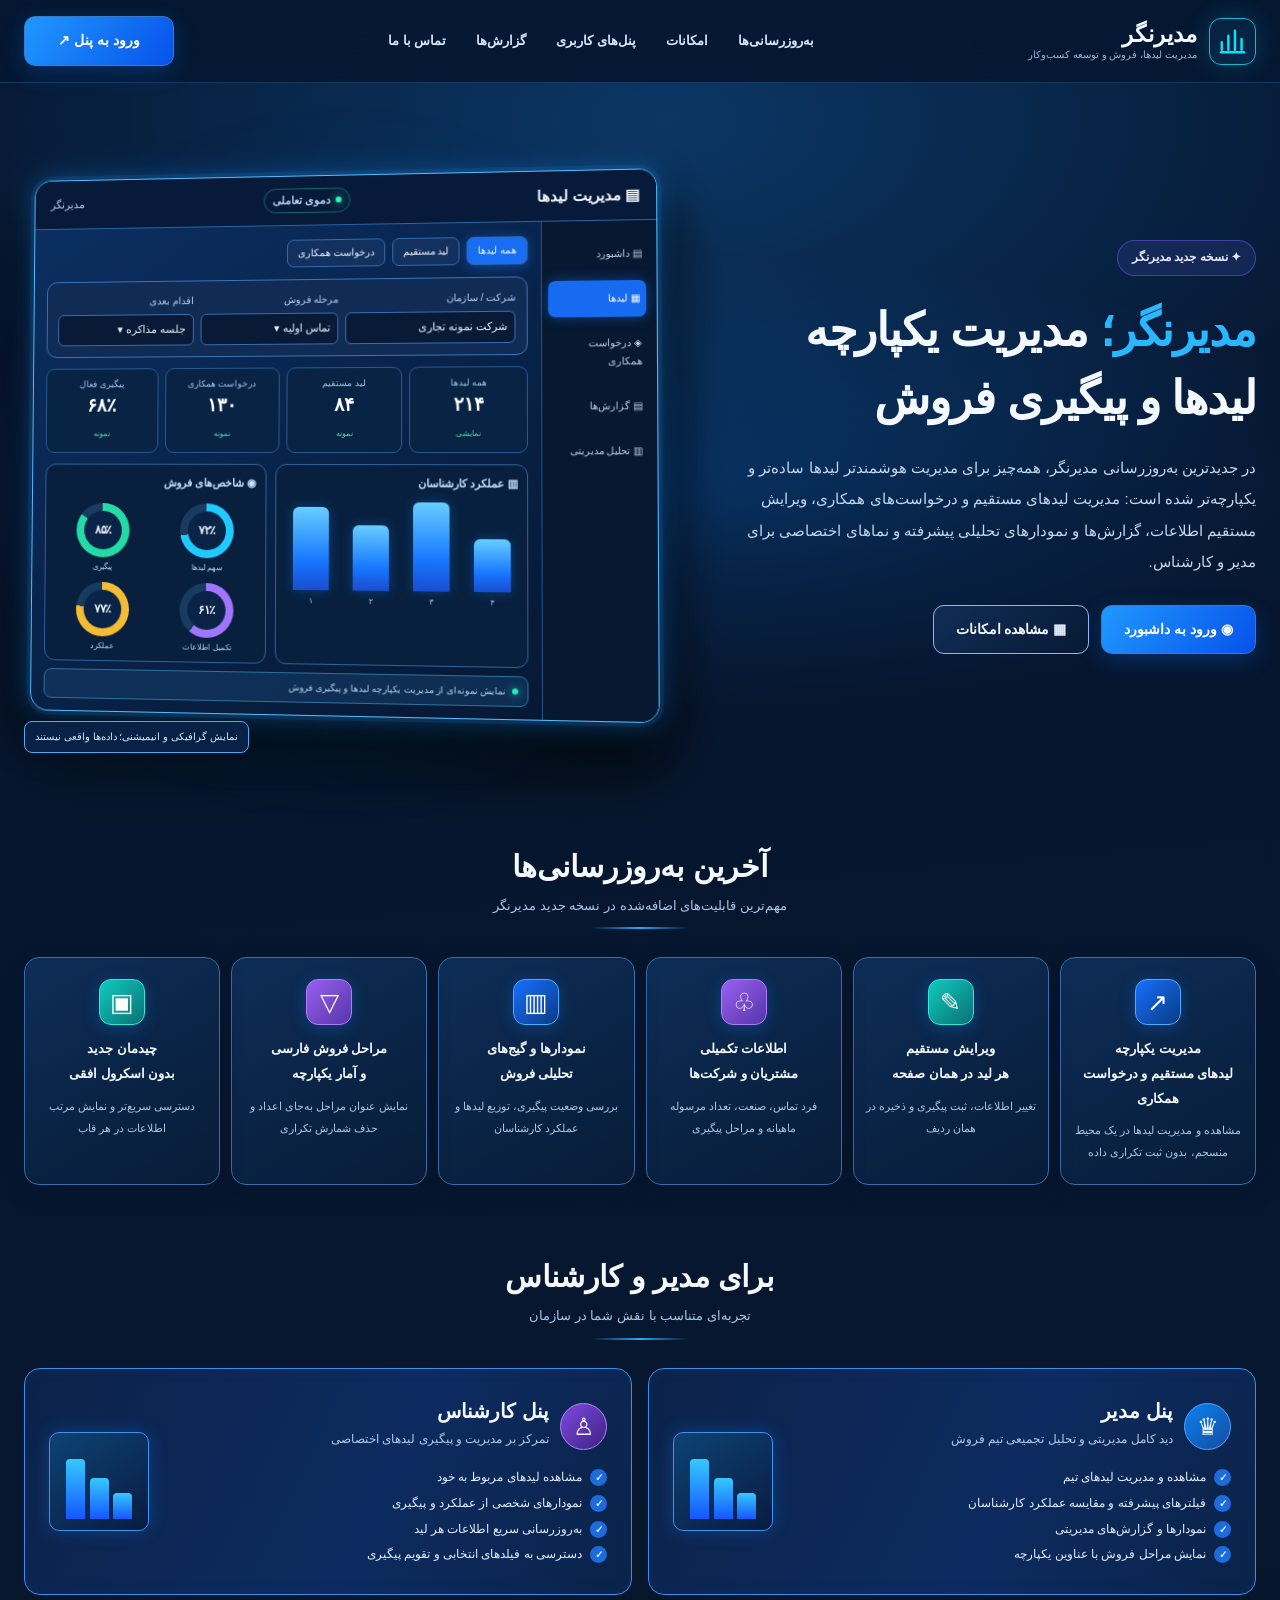
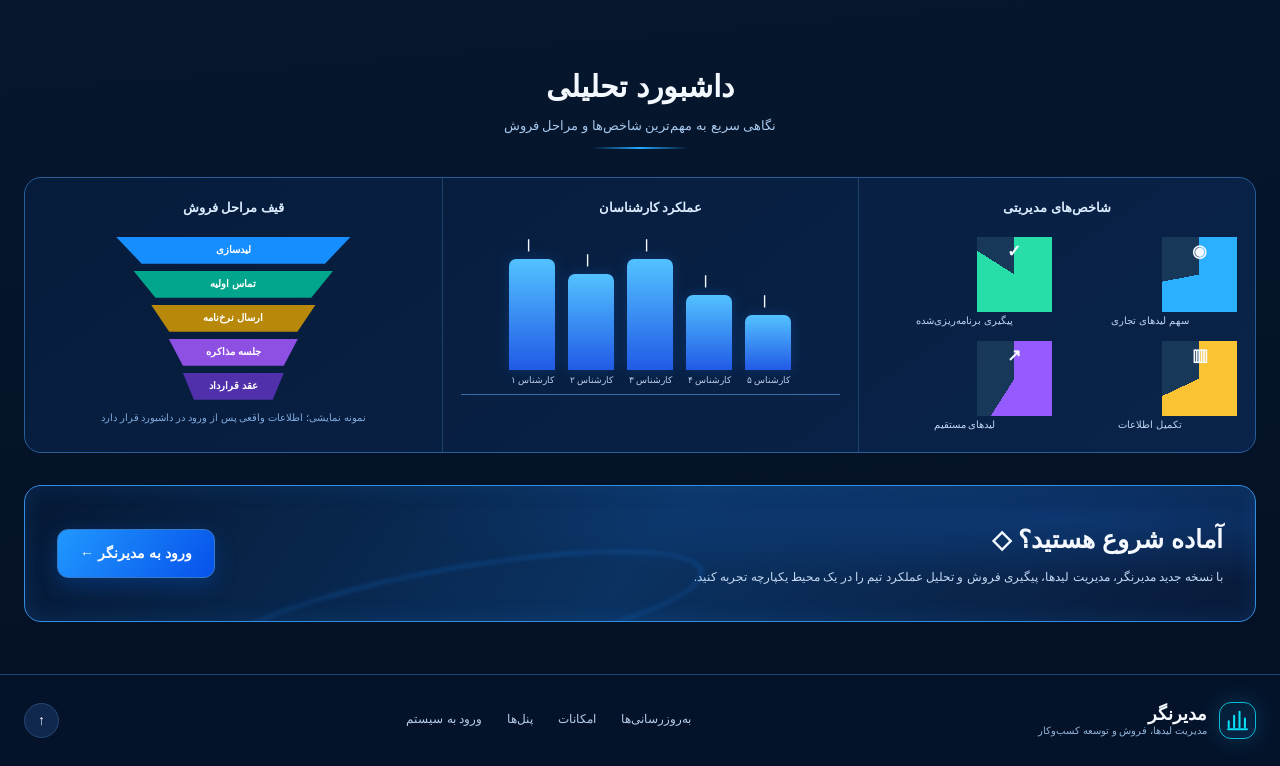
==== commit 12526662: "feat: high-fidelity animated dashboard mockup on public homepage" ====
--- a/index.html
+++ b/index.html
@@ -37,31 +37,63 @@
 .hero h1 span{color:#29b7ff}
 .hero-copy{font-size:15px;line-height:2.1;color:#c3d7ee;margin:0 0 27px}
 .hero-actions{display:flex;align-items:center;flex-wrap:wrap;gap:12px}
-.hero-visual{min-width:0;position:relative;isolation:isolate;padding:22px 13px 28px 0}
-.hero-visual:before{content:"";position:absolute;inset:7% 3% 5%;border-radius:50%;background:#087cf849;filter:blur(65px);z-index:-1}
-.app-scene{position:relative;transform:perspective(1050px) rotateY(-7deg) rotateX(2deg);transform-origin:center;filter:drop-shadow(0 19px 24px #010b1dc9)}
-.app-preview{border:2px solid #2fa8ff;background:linear-gradient(130deg,#0c305f,#06182f);border-radius:18px;box-shadow:0 0 0 4px #2f86eb22,0 0 30px #168efd8c,0 23px 48px #0008;min-height:356px;overflow:hidden}
-.preview-top{height:53px;border-bottom:1px solid #255e9d;display:flex;align-items:center;justify-content:space-between;padding:0 17px;background:#081e3d}
+
+.hero-visual{min-width:0;position:relative;isolation:isolate;padding:32px 8px 38px 0}
+.hero-visual:before{content:"";position:absolute;inset:6% -2% 0;border-radius:50%;background:radial-gradient(circle,#167af370,transparent 68%);filter:blur(48px);z-index:-1;animation:preview-halo 6s ease-in-out infinite alternate}
+.hero-visual:after{content:"";pointer-events:none;position:absolute;z-index:-1;inset:auto 1% 18px 1%;height:20px;background:#009cffa0;border-radius:50%;filter:blur(24px);animation:preview-halo 4s ease-in-out infinite alternate}
+.app-scene{position:relative;transform:perspective(1150px) rotateY(-5deg) rotateX(1.5deg);transform-origin:center;filter:drop-shadow(0 25px 24px #000b);animation:preview-float 7s ease-in-out infinite}
+.app-preview{position:relative;border:1.5px solid #53bdff;background:linear-gradient(145deg,#0b3064,#06162f);border-radius:18px;box-shadow:0 0 0 4px #2d90ed1c,0 0 30px #128cff80,0 25px 55px #000a;min-height:448px;overflow:hidden}
+.app-preview:after{content:"";position:absolute;inset:-100% auto -100% -70%;width:18%;background:linear-gradient(90deg,transparent,#c5efff16,transparent);transform:rotate(20deg);pointer-events:none;animation:preview-shine 11s ease-in-out infinite}
+.preview-top{height:50px;border-bottom:1px solid #2565a3;display:flex;align-items:center;justify-content:space-between;padding:0 16px;background:#071a39}
 .preview-top b{font-size:15px}.preview-top span{font-size:11px;color:#bad4ef}
-.preview-layout{display:grid;grid-template-columns:112px minmax(0,1fr);min-height:305px}
-.preview-side{border-left:1px solid #23518a;background:#071a35;padding:13px 7px;font-size:10px;display:grid;align-content:start;gap:8px}
-.preview-side span{padding:8px 7px;border-radius:6px;color:#bdd2ec}
-.preview-side span.active{background:#146cff;color:#fff}
-.preview-body{padding:12px;min-width:0}
-.preview-mini-nav{display:flex;gap:7px;flex-wrap:wrap;margin-bottom:11px}
-.preview-pill{background:#163b71;border:1px solid #2f6cb0;padding:5px 9px;border-radius:7px;font-size:10px}
-.preview-pill.active{background:#176ef2}
-.preview-record{display:grid;grid-template-columns:1.25fr 1fr 1fr;gap:7px;padding:10px;border:1px solid #3269ae;border-radius:10px;background:#122f58;margin-bottom:11px}
-.preview-record label{display:block;color:#aed0f4;font-size:9px;margin-bottom:4px}
-.preview-field{min-height:26px;border-radius:5px;background:#081b37;border:1px solid #3a76b7;padding:4px 7px;color:#ecf8ff;font-size:10px;white-space:nowrap;overflow:hidden;text-overflow:ellipsis}
-.preview-kpis{display:grid;grid-template-columns:repeat(4,minmax(0,1fr));gap:7px}
-.preview-kpi{border:1px solid #28669d;background:#0b2445;border-radius:10px;min-height:105px;text-align:center;padding:9px 4px}
-.preview-kpi small{display:block;font-size:8px;color:#c1d6f4;line-height:1.6}
-.ring{--pct:75;--ring:#20cafa;position:relative;width:56px;height:56px;margin:6px auto;border-radius:50%;background:conic-gradient(var(--ring) calc(var(--pct)*1%),#173859 0);display:grid;place-items:center}
-.ring:after{content:"";position:absolute;inset:7px;background:#0b2445;border-radius:50%}
-.ring b{position:relative;z-index:1;font-size:12px}
-.preview-kpi:nth-child(2) .ring{--ring:#7c55ee;--pct:61}.preview-kpi:nth-child(3) .ring{--ring:#21d998;--pct:87}.preview-kpi:nth-child(4) .ring{--ring:#ffc633;--pct:78}
-.preview-tip{position:absolute;bottom:0;left:0;border:1px solid #4da8f7;border-radius:8px;background:#092349e8;color:#d3ebff;padding:7px 13px;font-size:10px}
+.preview-live{display:inline-flex;align-items:center;gap:5px;border:1px solid #17d8b46b;border-radius:99px;padding:2px 8px;color:#62e9ce;font-size:9px;font-weight:700}
+.preview-live:before{content:"";width:6px;height:6px;border-radius:50%;background:#2bf7b8;box-shadow:0 0 10px #2bf7b8;animation:preview-blink 2.5s ease-in-out infinite}
+.preview-layout{display:grid;grid-template-columns:112px minmax(0,1fr);min-height:396px}
+.preview-side{border-left:1px solid #23518a;background:#071830;padding:15px 8px;font-size:10px;display:grid;align-content:start;gap:8px}
+.preview-side span{padding:9px 6px;border-radius:7px;color:#bdd2ec;transition:background .5s,transform .5s,color .5s}
+.preview-side span.active{background:#176bf1;color:#fff;box-shadow:0 0 13px #1b7cff70;transform:translateX(-2px)}
+.preview-body{padding:14px 13px 12px;min-width:0}
+.preview-mini-nav{display:flex;gap:7px;flex-wrap:wrap;margin-bottom:12px}
+.preview-pill{background:#12315f;border:1px solid #2f6cb0;padding:4px 10px;border-radius:7px;font-size:10px;transition:background .45s,box-shadow .45s}
+.preview-pill.active{background:#176ef2;box-shadow:0 2px 11px #176fff80}
+.preview-record{display:grid;grid-template-columns:1.2fr 1fr 1fr;gap:7px;padding:11px;border:1px solid #3775ba;border-radius:11px;background:#102b54;margin-bottom:11px;transition:border-color .5s,box-shadow .5s}
+.preview-record.pulse{border-color:#29c6ff;box-shadow:0 0 18px #21a4ff48}
+.preview-record label{display:block;color:#b3d4f6;font-size:10px;margin-bottom:4px}
+.preview-field{min-height:29px;border-radius:6px;background:#081a36;border:1px solid #376eaf;padding:5px 7px;color:#ecf8ff;font-size:11px;white-space:nowrap;overflow:hidden;text-overflow:ellipsis;transition:color .4s,box-shadow .4s}
+.preview-field.is-changing{color:#63e8ff;box-shadow:0 0 10px #1e93ff70}
+.preview-metrics{display:grid;grid-template-columns:repeat(4,minmax(0,1fr));gap:7px;margin-bottom:11px}
+.preview-metric{padding:7px 3px;background:#082343;border:1px solid #275a91;border-radius:9px;text-align:center;min-width:0}
+.preview-metric span{display:block;font-size:9px;color:#a8c8ee}
+.preview-metric strong{display:block;font-size:19px;line-height:1.5;color:white}
+.preview-metric em{font-size:8px;color:#43debe;font-style:normal}
+.preview-lower{display:grid;grid-template-columns:1.1fr 1fr;gap:9px}
+.preview-chart-card{border:1px solid #2c629e;background:#08203e;border-radius:11px;padding:9px;min-width:0;min-height:145px}
+.preview-chart-card h4{font-size:11px;margin:0 0 9px;color:#c6e4ff;font-weight:700}
+.preview-bars{height:106px;display:flex;align-items:end;gap:9px;justify-content:space-around;direction:ltr}
+.preview-bar-item{flex:1;min-width:0;display:flex;flex-direction:column;align-items:center;justify-content:end;height:100%;gap:4px}
+.preview-bar-item span{font-size:8px;color:#aacbea;white-space:nowrap}
+.preview-bar{display:block;width:100%;max-width:36px;height:var(--bar-height);background:linear-gradient(#68cdff,#1677ff 65%,#1a4dd0);border-radius:6px 6px 0 0;box-shadow:0 0 12px #1685ff55;transform-origin:bottom;animation:preview-grow 1.4s cubic-bezier(.3,.9,.3,1) both}
+.preview-bar-item:nth-child(2) .preview-bar{animation-delay:.2s}.preview-bar-item:nth-child(3) .preview-bar{animation-delay:.35s}.preview-bar-item:nth-child(4) .preview-bar{animation-delay:.5s}
+.preview-gauges{display:grid;grid-template-columns:repeat(2,minmax(0,1fr));gap:7px}
+.preview-gauge{text-align:center;padding:2px 0 0;min-width:0}
+.preview-gauge-ring{--pct:72;--ring:#21cafe;position:relative;width:55px;height:55px;margin:0 auto 4px;border-radius:50%;background:conic-gradient(var(--ring) calc(var(--pct) * 1%),#173c60 0);display:grid;place-items:center;transition:background .45s;animation:preview-spin-in 1.6s ease-out both}
+.preview-gauge-ring:after{content:"";position:absolute;inset:8px;background:#092447;border-radius:50%}
+.preview-gauge-ring b{position:relative;z-index:1;font-size:12px;letter-spacing:-.5px}
+.preview-gauge small{display:block;font-size:8px;color:#b8d3f2;line-height:1.4}
+.preview-gauge:nth-child(2) .preview-gauge-ring{--pct:85;--ring:#24dba7}.preview-gauge:nth-child(3) .preview-gauge-ring{--pct:61;--ring:#a075ff}.preview-gauge:nth-child(4) .preview-gauge-ring{--pct:77;--ring:#f4bc34}
+.preview-activity{display:flex;align-items:center;gap:6px;margin-top:8px;padding:6px 9px;background:#123963a3;border:1px solid #2c719f;border-radius:8px;color:#bddaf4;font-size:9px;min-height:27px;transition:background .5s}
+.preview-activity:before{content:"";width:6px;height:6px;flex:none;background:#2ae4ba;border-radius:50%;box-shadow:0 0 8px #18cdb0}
+.preview-tip{position:absolute;bottom:0;left:0;border:1px solid #4da8f7;border-radius:8px;background:#092349ed;color:#d3ebff;padding:6px 10px;font-size:10px}
+@keyframes preview-float{0%,100%{transform:perspective(1150px) rotateY(-5deg) rotateX(1.5deg) translateY(0)}50%{transform:perspective(1150px) rotateY(-3deg) rotateX(1deg) translateY(-9px)}}
+@keyframes preview-halo{from{opacity:.52;transform:scale(.92)}to{opacity:1;transform:scale(1.07)}}
+@keyframes preview-shine{0%,55%,100%{left:-80%}75%{left:140%}}
+@keyframes preview-grow{from{transform:scaleY(.05);opacity:.4}to{transform:scaleY(1);opacity:1}}
+@keyframes preview-blink{50%{opacity:.4}}
+@keyframes preview-spin-in{from{transform:rotate(-70deg) scale(.7);opacity:.4}to{transform:rotate(0) scale(1);opacity:1}}
+@media(max-width:760px){.app-scene{transform:none;animation:preview-mobile-float 7s ease-in-out infinite}.hero-visual{padding:18px 0 25px}.app-preview{min-height:420px}}
+@keyframes preview-mobile-float{0%,100%{transform:translateY(0)}50%{transform:translateY(-5px)}}
+@media(max-width:420px){.preview-layout{grid-template-columns:78px minmax(0,1fr)}.preview-side{font-size:8px;padding:9px 4px}.preview-side span{padding:7px 2px}.preview-top{padding:0 9px}.preview-top b{font-size:12px}.preview-top span{font-size:9px}.preview-body{padding:8px 6px}.preview-record{grid-template-columns:1fr 1fr;padding:6px}.preview-record>div:last-child{display:none}.preview-record label{font-size:8px}.preview-field{font-size:9px}.preview-pill{font-size:8px;padding:4px 6px}.preview-mini-nav{gap:3px}.preview-metrics{gap:3px}.preview-metric strong{font-size:14px}.preview-metric span{font-size:7px}.preview-lower{gap:5px}.preview-chart-card{padding:5px}.preview-chart-card h4{font-size:9px}.preview-bars{gap:2px}.preview-gauge-ring{width:45px;height:45px}.preview-gauge-ring:after{inset:7px}.preview-gauge-ring b{font-size:10px}.preview-gauge small{font-size:7px}}
+@media(prefers-reduced-motion:reduce){.app-scene,.hero-visual:before,.hero-visual:after,.app-preview:after,.preview-bar,.preview-gauge-ring,.preview-live:before{animation:none!important}}
 .section{padding:40px 0 28px}
 .section-heading{text-align:center;margin:0 0 28px}
 .section-heading h2{margin:0;font-size:clamp(23px,2.8vw,30px);line-height:1.6;font-weight:900}
@@ -151,26 +183,53 @@
       <a class="btn btn-secondary" href="#updates">▦ مشاهده امکانات</a>
     </div>
   </div>
-  <div class="hero-visual" aria-label="نمای نمونه از ظاهر داشبورد مدیرنگر">
+  <div class="hero-visual" aria-label="پیش‌نمایش متحرک و نمایشی داشبورد مدیرنگر">
     <div class="app-scene">
-      <div class="app-preview">
-        <div class="preview-top"><b>▤ مدیریت لیدها</b><span>مدیرنگر | پیش‌نمایش</span></div>
+      <div class="app-preview" id="animatedDashboardPreview">
+        <div class="preview-top"><b>▤ مدیریت لیدها</b><span class="preview-live">دموی تعاملی</span><span>مدیرنگر</span></div>
         <div class="preview-layout">
-          <aside class="preview-side" aria-hidden="true"><span>▤ داشبورد</span><span class="active">▦ لیدها</span><span>◈ درخواست همکاری</span><span>▤ گزارش‌ها</span><span>▥ تحلیل مدیریتی</span></aside>
+          <aside class="preview-side" aria-label="بخش‌های نمایشی داشبورد">
+            <span>▤ داشبورد</span><span class="active">▦ لیدها</span><span>◈ درخواست همکاری</span><span>▤ گزارش‌ها</span><span>▥ تحلیل مدیریتی</span>
+          </aside>
           <div class="preview-body">
-            <div class="preview-mini-nav"><span class="preview-pill active">همه لیدها</span><span class="preview-pill">لید مستقیم</span><span class="preview-pill">درخواست همکاری</span></div>
-            <div class="preview-record"><div><label>شرکت / سازمان</label><div class="preview-field">نمونه شرکت تجاری</div></div><div><label>مرحله فروش</label><div class="preview-field">تماس اولیه ▾</div></div><div><label>اقدام بعدی</label><div class="preview-field">جلسه مذاکره ▾</div></div></div>
-            <div class="preview-kpis">
-              <div class="preview-kpi"><small>توزیع لیدها</small><div class="ring" style="--pct:72"><b>◉</b></div></div>
-              <div class="preview-kpi"><small>پیگیری</small><div class="ring"><b>↗</b></div></div>
-              <div class="preview-kpi"><small>کامل بودن</small><div class="ring"><b>✓</b></div></div>
-              <div class="preview-kpi"><small>تحلیل فروش</small><div class="ring"><b>▥</b></div></div>
+            <div class="preview-mini-nav" aria-label="دسته‌بندی لیدها"><span class="preview-pill active">همه لیدها</span><span class="preview-pill">لید مستقیم</span><span class="preview-pill">درخواست همکاری</span></div>
+            <div class="preview-record" id="previewLeadCard">
+              <div><label>شرکت / سازمان</label><div class="preview-field">شرکت نمونه تجاری</div></div>
+              <div><label>مرحله فروش</label><div class="preview-field" id="previewStage">تماس اولیه ▾</div></div>
+              <div><label>اقدام بعدی</label><div class="preview-field" id="previewAction">جلسه مذاکره ▾</div></div>
             </div>
+            <div class="preview-metrics" aria-label="آمار صرفاً نمایشی">
+              <div class="preview-metric"><span>همه لیدها</span><strong>۲۱۴</strong><em>نمایشی</em></div>
+              <div class="preview-metric"><span>لید مستقیم</span><strong>۸۴</strong><em>نمونه</em></div>
+              <div class="preview-metric"><span>درخواست همکاری</span><strong>۱۳۰</strong><em>نمونه</em></div>
+              <div class="preview-metric"><span>پیگیری فعال</span><strong>۶۸٪</strong><em>نمونه</em></div>
+            </div>
+            <div class="preview-lower">
+              <div class="preview-chart-card">
+                <h4>▥ عملکرد کارشناسان</h4>
+                <div class="preview-bars" role="img" aria-label="نمودار میله‌ای نمونه برای عملکرد کارشناسان">
+                  <div class="preview-bar-item"><div class="preview-bar" style="--bar-height:78%"></div><span>۱</span></div>
+                  <div class="preview-bar-item"><div class="preview-bar" style="--bar-height:61%"></div><span>۲</span></div>
+                  <div class="preview-bar-item"><div class="preview-bar" style="--bar-height:88%"></div><span>۳</span></div>
+                  <div class="preview-bar-item"><div class="preview-bar" style="--bar-height:49%"></div><span>۴</span></div>
+                </div>
+              </div>
+              <div class="preview-chart-card">
+                <h4>◉ شاخص‌های فروش</h4>
+                <div class="preview-gauges" aria-label="گیج‌های نمونه">
+                  <div class="preview-gauge"><div class="preview-gauge-ring" style="--pct:72"><b>۷۲٪</b></div><small>سهم لیدها</small></div>
+                  <div class="preview-gauge"><div class="preview-gauge-ring" style="--pct:85"><b>۸۵٪</b></div><small>پیگیری</small></div>
+                  <div class="preview-gauge"><div class="preview-gauge-ring" style="--pct:61"><b>۶۱٪</b></div><small>تکمیل اطلاعات</small></div>
+                  <div class="preview-gauge"><div class="preview-gauge-ring" style="--pct:77"><b>۷۷٪</b></div><small>عملکرد</small></div>
+                </div>
+              </div>
+            </div>
+            <div class="preview-activity" id="previewActivity" aria-live="off">نمایش نمونه‌ای از مدیریت یکپارچه لیدها و پیگیری فروش</div>
           </div>
         </div>
       </div>
     </div>
-    <span class="preview-tip">پیش‌نمایش گرافیکی، بدون نمایش داده واقعی مشتریان</span>
+    <span class="preview-tip">نمایش گرافیکی و انیمیشنی؛ داده‌ها واقعی نیستند</span>
   </div>
  </div>
 </section>
@@ -211,6 +270,45 @@
 <footer class="footer"><div class="wrap footer-inner"><a class="brand" href="#home"><span class="brand-logo" aria-hidden="true"><svg viewBox="0 0 40 40"><path d="M7 30V21M15 30V13M23 30V7M31 30V17"/><path d="M6 33H34"/></svg></span><span>مدیرنگر<small>مدیریت لیدها، فروش و توسعه کسب‌وکار</small></span></a><div class="footer-links"><a href="#updates">به‌روزرسانی‌ها</a><a href="#features">امکانات</a><a href="#roles">پنل‌ها</a><a href="dashboard.html">ورود به سیستم</a></div><div class="footer-social"><a href="#home" aria-label="بازگشت به بالای صفحه">↑</a></div></div></footer>
 <script>
 (function(){
+ const preview=document.getElementById('animatedDashboardPreview');
+ if(preview){
+   const stage=document.getElementById('previewStage');
+   const action=document.getElementById('previewAction');
+   const activity=document.getElementById('previewActivity');
+   const card=document.getElementById('previewLeadCard');
+   const tabs=[...preview.querySelectorAll('.preview-pill')];
+   const sidebar=[...preview.querySelectorAll('.preview-side span')];
+   const samples=[
+     {stage:'تماس اولیه ▾',action:'جلسه مذاکره ▾',note:'لیست لیدهای مستقیم و درخواست‌های همکاری'},
+     {stage:'ارسال نرخ‌نامه ▾',action:'پیگیری قرارداد ▾',note:'ویرایش و پیگیری هر لید بدون خروج از صفحه'},
+     {stage:'عقد قرارداد ▾',action:'ثبت نتیجه پیگیری ▾',note:'نمایش مراحل فروش با عنوان‌های فارسی'}
+   ];
+   let step=0;
+   const motion=window.matchMedia('(prefers-reduced-motion: reduce)');
+   const advance=()=>{
+     if(motion.matches||document.hidden)return;
+     step=(step+1)%samples.length;
+     const sample=samples[step];
+     tabs.forEach((tab,i)=>tab.classList.toggle('active',i===step));
+     sidebar.forEach((tab,i)=>tab.classList.toggle('active',i===([1,2,4][step])));
+     stage.textContent=sample.stage;
+     action.textContent=sample.action;
+     activity.textContent=sample.note;
+     card.classList.add('pulse');
+     stage.classList.add('is-changing');
+     action.classList.add('is-changing');
+     window.setTimeout(()=>{card.classList.remove('pulse');stage.classList.remove('is-changing');action.classList.remove('is-changing');},850);
+   };
+   let timer=null,visible=true;
+   const sync=()=>{if(timer){clearInterval(timer);timer=null}if(!motion.matches&&!document.hidden&&visible)timer=setInterval(advance,3600)};
+   const observer=('IntersectionObserver' in window)?new IntersectionObserver(entries=>{visible=entries[0]?.isIntersecting??true;sync()},{threshold:.15}):null;
+   if(observer)observer.observe(preview);
+   preview.addEventListener('mouseenter',()=>{visible=false;sync()});
+   preview.addEventListener('mouseleave',()=>{visible=true;sync()});
+   document.addEventListener('visibilitychange',sync);
+   if(motion.addEventListener)motion.addEventListener('change',sync);
+   sync();
+ }
  const toggle=document.getElementById('menuToggle');
  const links=document.getElementById('navlinks');
  toggle.addEventListener('click',function(){const open=links.classList.toggle('open');toggle.setAttribute('aria-expanded',String(open));toggle.setAttribute('aria-label',open?'بستن منو':'باز کردن منو');});
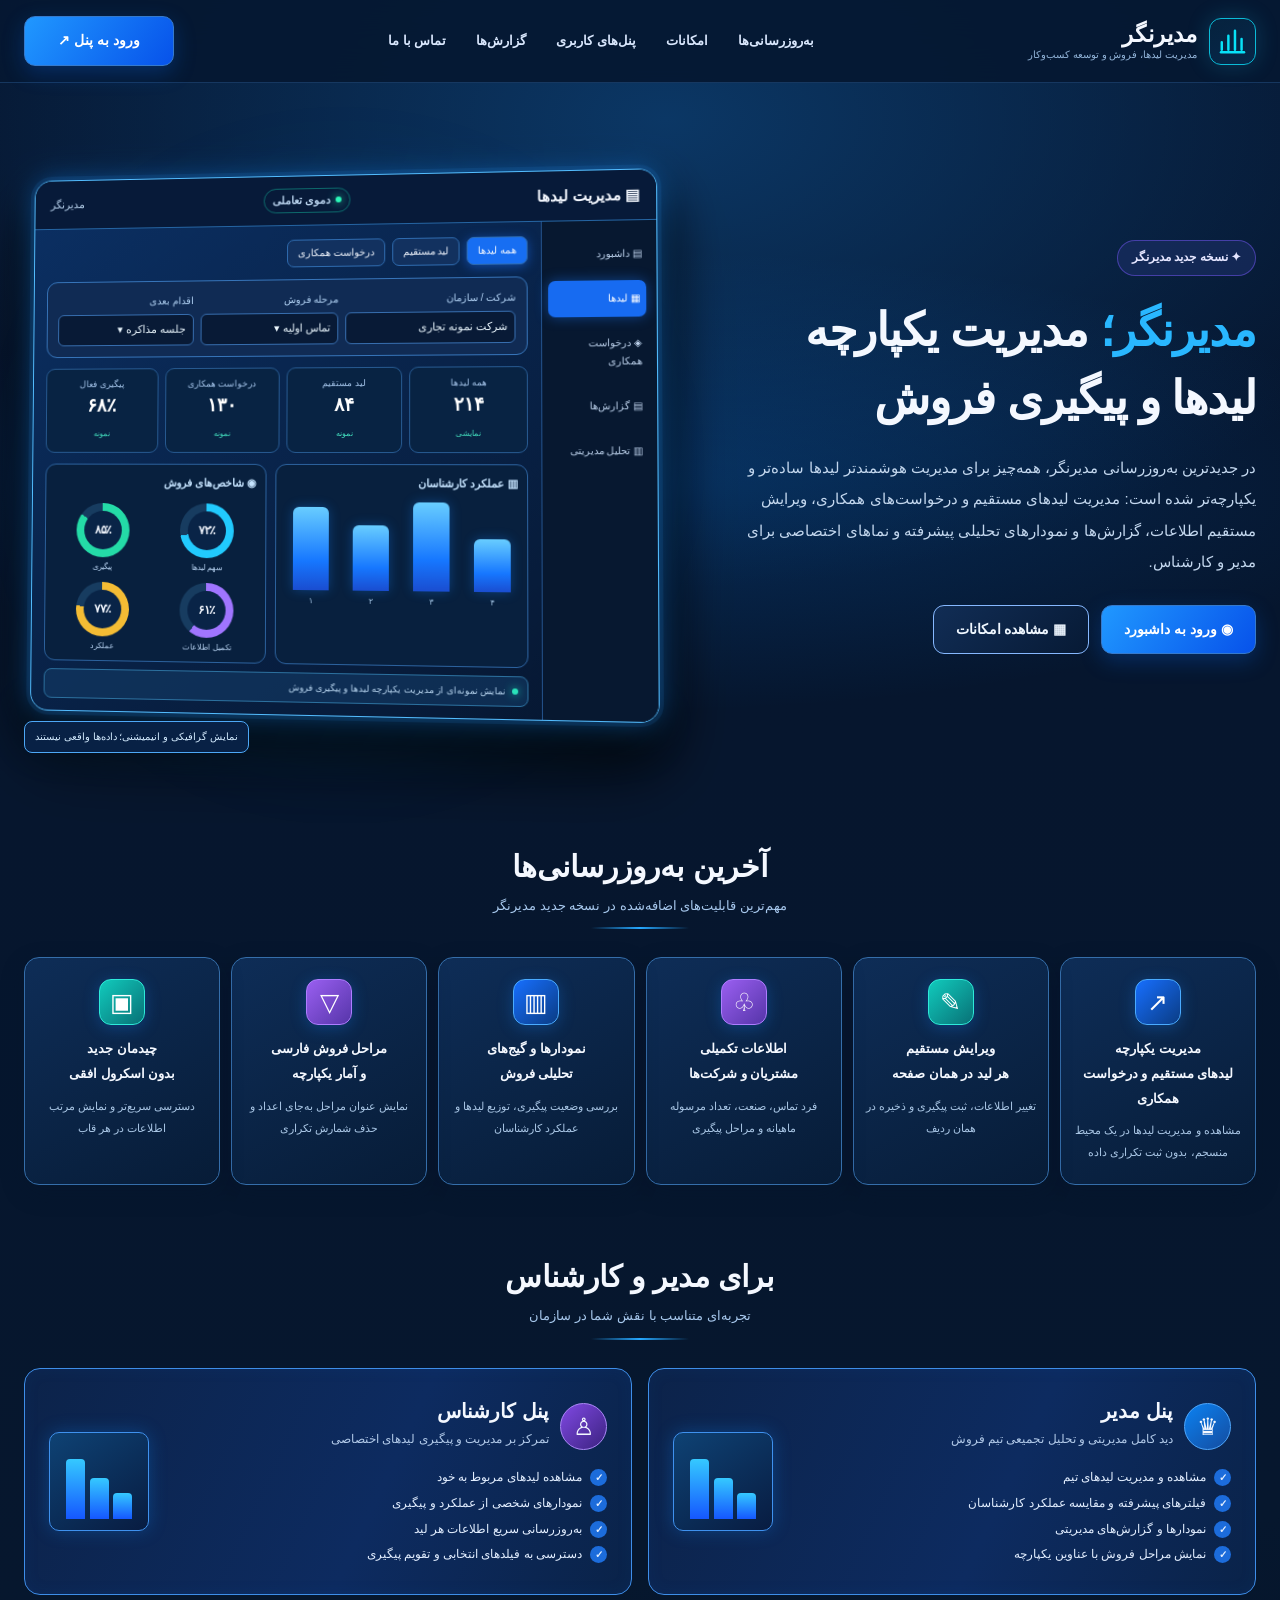
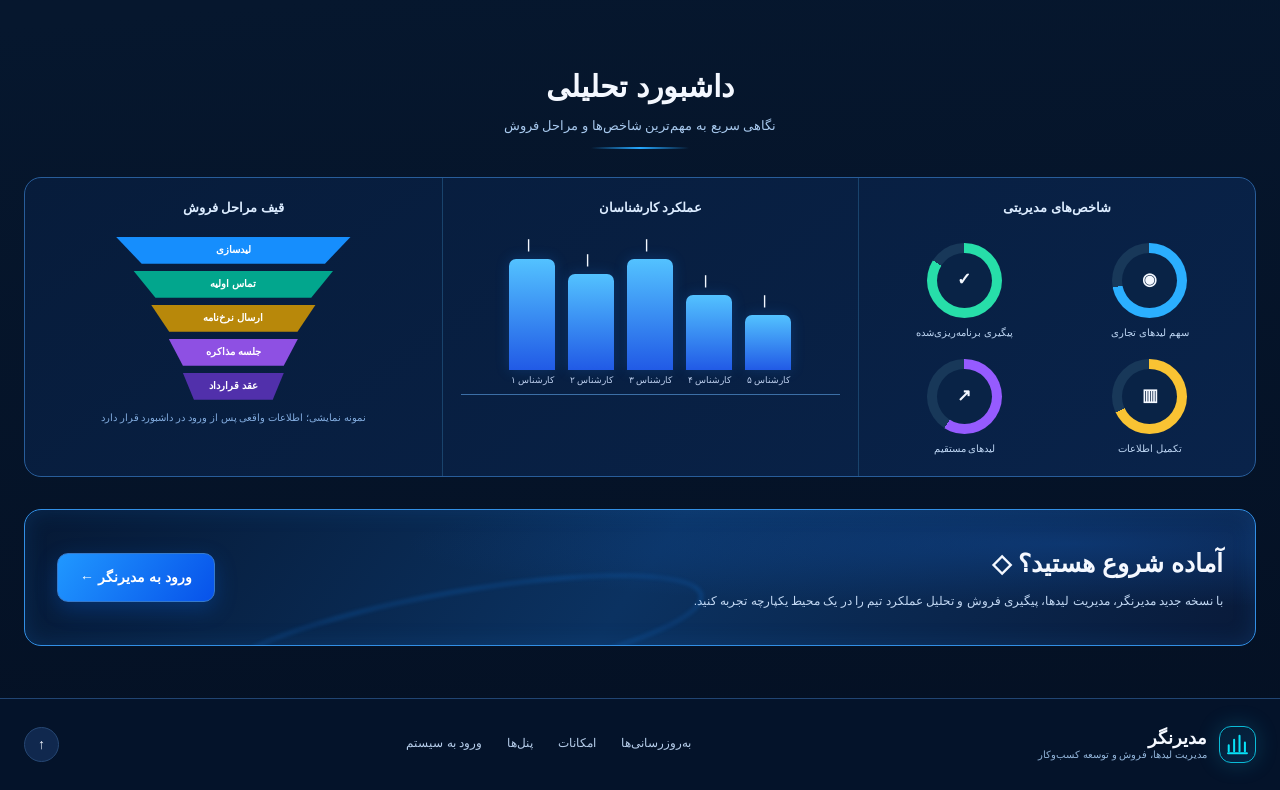
==== commit b34c292c: "fix: retain original analytics gauge styling alongside animated hero preview" ====
--- a/index.html
+++ b/index.html
@@ -94,6 +94,7 @@
 @keyframes preview-mobile-float{0%,100%{transform:translateY(0)}50%{transform:translateY(-5px)}}
 @media(max-width:420px){.preview-layout{grid-template-columns:78px minmax(0,1fr)}.preview-side{font-size:8px;padding:9px 4px}.preview-side span{padding:7px 2px}.preview-top{padding:0 9px}.preview-top b{font-size:12px}.preview-top span{font-size:9px}.preview-body{padding:8px 6px}.preview-record{grid-template-columns:1fr 1fr;padding:6px}.preview-record>div:last-child{display:none}.preview-record label{font-size:8px}.preview-field{font-size:9px}.preview-pill{font-size:8px;padding:4px 6px}.preview-mini-nav{gap:3px}.preview-metrics{gap:3px}.preview-metric strong{font-size:14px}.preview-metric span{font-size:7px}.preview-lower{gap:5px}.preview-chart-card{padding:5px}.preview-chart-card h4{font-size:9px}.preview-bars{gap:2px}.preview-gauge-ring{width:45px;height:45px}.preview-gauge-ring:after{inset:7px}.preview-gauge-ring b{font-size:10px}.preview-gauge small{font-size:7px}}
 @media(prefers-reduced-motion:reduce){.app-scene,.hero-visual:before,.hero-visual:after,.app-preview:after,.preview-bar,.preview-gauge-ring,.preview-live:before{animation:none!important}}
+.ring{--pct:75;--ring:#20cafa;position:relative;width:56px;height:56px;margin:6px auto;border-radius:50%;background:conic-gradient(var(--ring) calc(var(--pct) * 1%),#173859 0);display:grid;place-items:center}.ring:after{content:"";position:absolute;inset:7px;background:#0b2445;border-radius:50%}.ring b{position:relative;z-index:1;font-size:12px}.mini-gauge .ring{width:75px;height:75px}.mini-gauge .ring:after{inset:10px;background:#092346}.mini-gauge .ring b{font-size:17px}
 .section{padding:40px 0 28px}
 .section-heading{text-align:center;margin:0 0 28px}
 .section-heading h2{margin:0;font-size:clamp(23px,2.8vw,30px);line-height:1.6;font-weight:900}
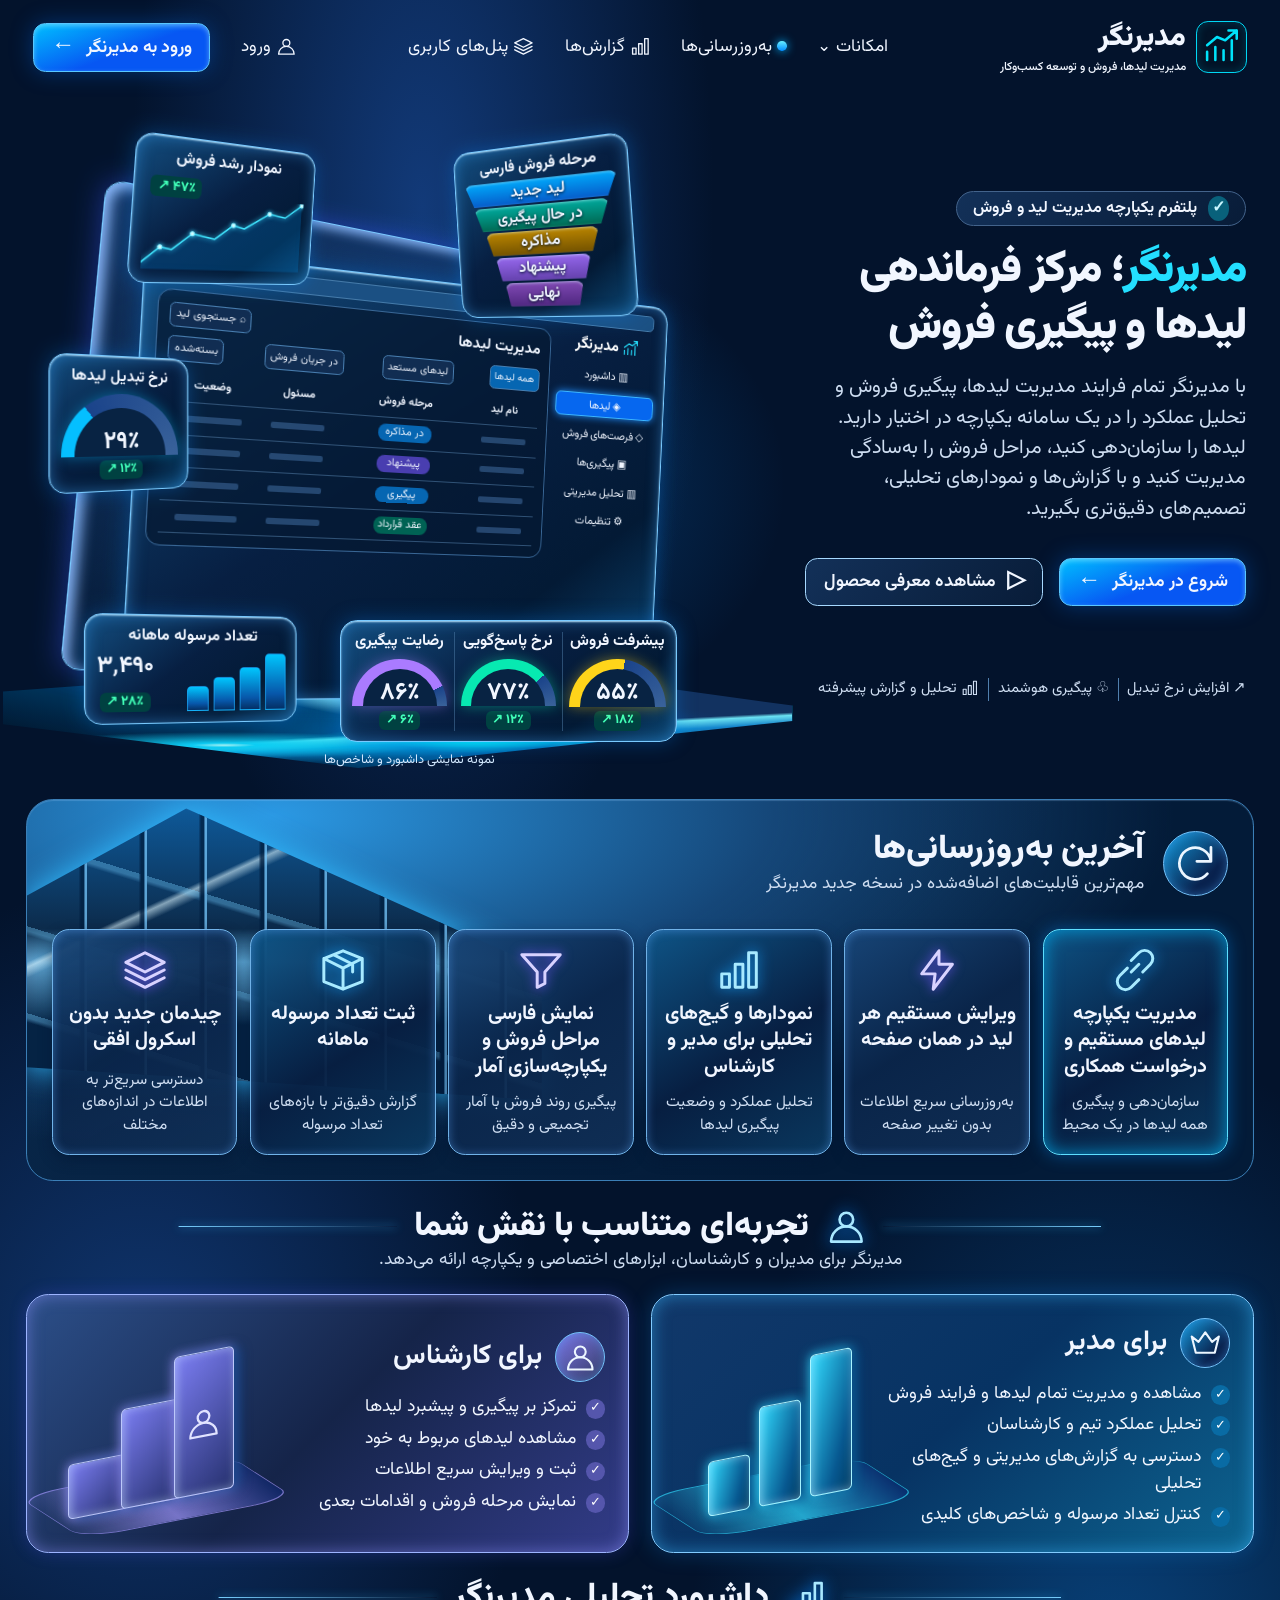
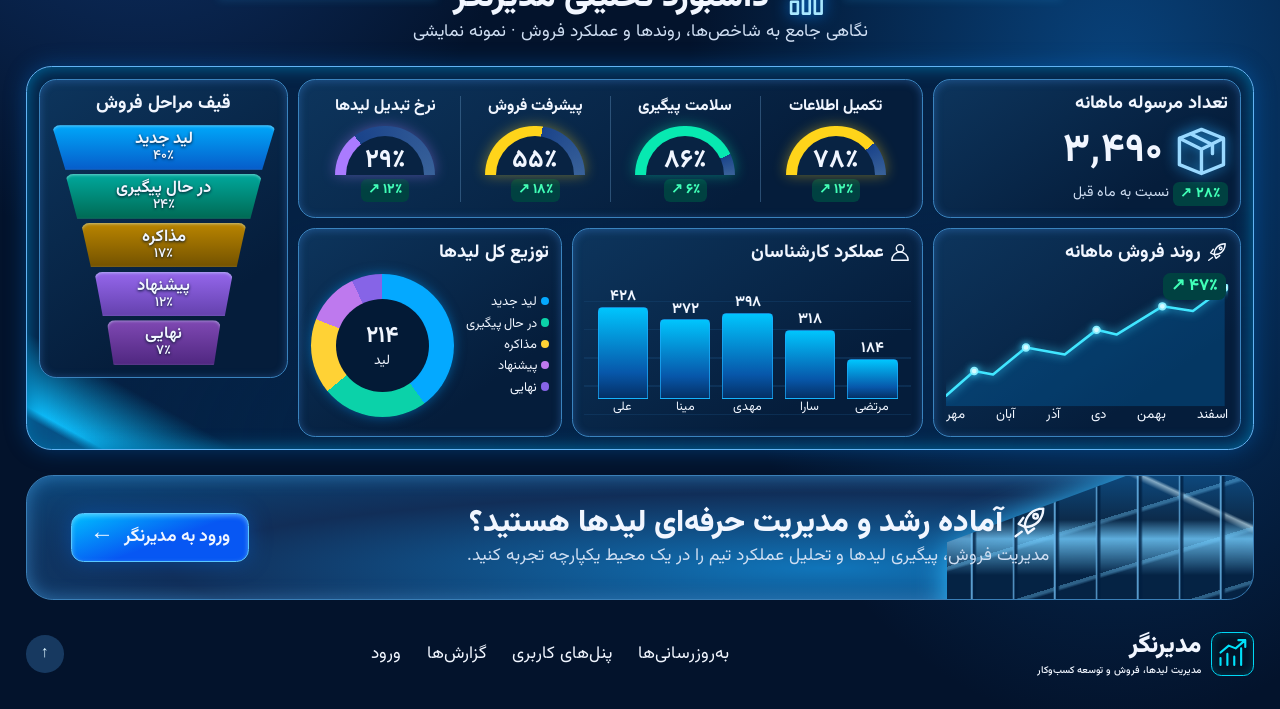
==== commit 48bb23a0: "Build ManagerNegar Premium Command Center landing preview" ====
--- a/index.html
+++ b/index.html
@@ -3,319 +3,156 @@
 <head>
 <meta charset="utf-8">
 <meta name="viewport" content="width=device-width,initial-scale=1">
-<meta name="theme-color" content="#06152f">
-<meta name="description" content="مدیرنگر؛ مدیریت یکپارچه لیدهای مستقیم و درخواست‌های همکاری، پیگیری فروش، تحلیل عملکرد مدیر و کارشناس در یک محیط هوشمند.">
-<title>مدیرنگر | مدیریت یکپارچه لیدها و پیگیری فروش</title>
-<style>
-:root{color-scheme:dark;--bg:#06162e;--bg2:#0b2449;--surface:#0b2347;--surface2:#0d2a54;--blue:#1679ff;--cyan:#24c9fb;--violet:#8e55fb;--line:#3267a1;--text:#f4f8ff;--muted:#abc8ed;--soft:#77a6d8}
-*{box-sizing:border-box}
-html{scroll-behavior:smooth;scroll-padding-top:92px}
-body{margin:0;min-width:320px;color:var(--text);font:14px/1.8 Tahoma,"Segoe UI",Arial,sans-serif;background:radial-gradient(ellipse 90% 28% at 52% 5%,#0b3765 0%,transparent 70%),linear-gradient(175deg,#06152e,#06172e 65%,#041023);overflow-x:hidden}
-a{text-decoration:none;color:inherit}button{font:inherit;cursor:pointer}a,button{-webkit-tap-highlight-color:transparent}
-button:focus-visible,a:focus-visible{outline:3px solid #74c6ff;outline-offset:3px}
-.wrap{width:min(1260px,calc(100% - 48px));margin:auto}
-.site-header{position:sticky;top:0;z-index:100;background:#061832ed;border-bottom:1px solid #3977ba55;backdrop-filter:blur(18px)}
-.nav{height:82px;display:flex;align-items:center;justify-content:space-between;gap:22px}
-.brand{display:flex;align-items:center;gap:12px;font-size:23px;font-weight:900;line-height:1.25;white-space:nowrap}
-.brand-logo{display:grid;place-items:center;border-radius:12px;width:47px;height:47px;background:linear-gradient(155deg,#09b9e511,#08355d88);border:1px solid #0bbbd7;box-shadow:0 0 22px #20beec36}
-.brand-logo svg{width:33px;height:33px;fill:none;stroke:#08e1f7;stroke-linecap:round;stroke-linejoin:round;stroke-width:3}
-.brand small{display:block;font-size:10px;color:#92b4d9;font-weight:500}
-.navlinks{display:flex;align-items:center;gap:30px;font-weight:700;font-size:13px}
-.navlinks a{color:#d9e7fd;transition:color .2s}.navlinks a:hover,.navlinks a:focus-visible{color:#32bfff}
-.nav-btn{min-width:150px}
-.btn{display:inline-flex;justify-content:center;align-items:center;gap:10px;min-height:47px;padding:11px 22px;border-radius:11px;border:1px solid #367acc;font-weight:800;transition:.2s transform,.2s box-shadow,.2s background;white-space:nowrap}
-.btn:hover{transform:translateY(-2px);box-shadow:0 8px 26px #1170e650}
-.btn-primary{color:white;background:linear-gradient(125deg,#2098ff,#0752ea);box-shadow:0 7px 21px #0866e749}
-.btn-secondary{color:#eff7ff;background:linear-gradient(135deg,#112d55,#071a35);border-color:#86b8ff}
-.menu-toggle{display:none;color:white;background:#0c294d;border:1px solid #366cae;border-radius:10px;font-size:23px;width:43px;height:43px}
-.hero{padding:58px 0 70px;position:relative;overflow:hidden}
-.hero:before{content:"";position:absolute;inset:20% -15% auto;width:130%;height:500px;background:radial-gradient(ellipse at center,#0775df3d,transparent 65%);pointer-events:none}
-.hero-grid{position:relative;display:grid;grid-template-columns:1fr 1.17fr;align-items:center;gap:52px}
-.hero-content{max-width:540px}
-.eyebrow{display:inline-flex;align-items:center;gap:7px;border:1px solid #664fde99;background:#1a2e63a8;padding:6px 14px;color:#e4e5ff;border-radius:99px;font-size:12px;font-weight:800}
-.hero h1{margin:20px 0;font-weight:900;font-size:clamp(32px,3.6vw,48px);line-height:1.48;letter-spacing:-1.1px}
-.hero h1 span{color:#29b7ff}
-.hero-copy{font-size:15px;line-height:2.1;color:#c3d7ee;margin:0 0 27px}
-.hero-actions{display:flex;align-items:center;flex-wrap:wrap;gap:12px}
-
-.hero-visual{min-width:0;position:relative;isolation:isolate;padding:32px 8px 38px 0}
-.hero-visual:before{content:"";position:absolute;inset:6% -2% 0;border-radius:50%;background:radial-gradient(circle,#167af370,transparent 68%);filter:blur(48px);z-index:-1;animation:preview-halo 6s ease-in-out infinite alternate}
-.hero-visual:after{content:"";pointer-events:none;position:absolute;z-index:-1;inset:auto 1% 18px 1%;height:20px;background:#009cffa0;border-radius:50%;filter:blur(24px);animation:preview-halo 4s ease-in-out infinite alternate}
-.app-scene{position:relative;transform:perspective(1150px) rotateY(-5deg) rotateX(1.5deg);transform-origin:center;filter:drop-shadow(0 25px 24px #000b);animation:preview-float 7s ease-in-out infinite}
-.app-preview{position:relative;border:1.5px solid #53bdff;background:linear-gradient(145deg,#0b3064,#06162f);border-radius:18px;box-shadow:0 0 0 4px #2d90ed1c,0 0 30px #128cff80,0 25px 55px #000a;min-height:448px;overflow:hidden}
-.app-preview:after{content:"";position:absolute;inset:-100% auto -100% -70%;width:18%;background:linear-gradient(90deg,transparent,#c5efff16,transparent);transform:rotate(20deg);pointer-events:none;animation:preview-shine 11s ease-in-out infinite}
-.preview-top{height:50px;border-bottom:1px solid #2565a3;display:flex;align-items:center;justify-content:space-between;padding:0 16px;background:#071a39}
-.preview-top b{font-size:15px}.preview-top span{font-size:11px;color:#bad4ef}
-.preview-live{display:inline-flex;align-items:center;gap:5px;border:1px solid #17d8b46b;border-radius:99px;padding:2px 8px;color:#62e9ce;font-size:9px;font-weight:700}
-.preview-live:before{content:"";width:6px;height:6px;border-radius:50%;background:#2bf7b8;box-shadow:0 0 10px #2bf7b8;animation:preview-blink 2.5s ease-in-out infinite}
-.preview-layout{display:grid;grid-template-columns:112px minmax(0,1fr);min-height:396px}
-.preview-side{border-left:1px solid #23518a;background:#071830;padding:15px 8px;font-size:10px;display:grid;align-content:start;gap:8px}
-.preview-side span{padding:9px 6px;border-radius:7px;color:#bdd2ec;transition:background .5s,transform .5s,color .5s}
-.preview-side span.active{background:#176bf1;color:#fff;box-shadow:0 0 13px #1b7cff70;transform:translateX(-2px)}
-.preview-body{padding:14px 13px 12px;min-width:0}
-.preview-mini-nav{display:flex;gap:7px;flex-wrap:wrap;margin-bottom:12px}
-.preview-pill{background:#12315f;border:1px solid #2f6cb0;padding:4px 10px;border-radius:7px;font-size:10px;transition:background .45s,box-shadow .45s}
-.preview-pill.active{background:#176ef2;box-shadow:0 2px 11px #176fff80}
-.preview-record{display:grid;grid-template-columns:1.2fr 1fr 1fr;gap:7px;padding:11px;border:1px solid #3775ba;border-radius:11px;background:#102b54;margin-bottom:11px;transition:border-color .5s,box-shadow .5s}
-.preview-record.pulse{border-color:#29c6ff;box-shadow:0 0 18px #21a4ff48}
-.preview-record label{display:block;color:#b3d4f6;font-size:10px;margin-bottom:4px}
-.preview-field{min-height:29px;border-radius:6px;background:#081a36;border:1px solid #376eaf;padding:5px 7px;color:#ecf8ff;font-size:11px;white-space:nowrap;overflow:hidden;text-overflow:ellipsis;transition:color .4s,box-shadow .4s}
-.preview-field.is-changing{color:#63e8ff;box-shadow:0 0 10px #1e93ff70}
-.preview-metrics{display:grid;grid-template-columns:repeat(4,minmax(0,1fr));gap:7px;margin-bottom:11px}
-.preview-metric{padding:7px 3px;background:#082343;border:1px solid #275a91;border-radius:9px;text-align:center;min-width:0}
-.preview-metric span{display:block;font-size:9px;color:#a8c8ee}
-.preview-metric strong{display:block;font-size:19px;line-height:1.5;color:white}
-.preview-metric em{font-size:8px;color:#43debe;font-style:normal}
-.preview-lower{display:grid;grid-template-columns:1.1fr 1fr;gap:9px}
-.preview-chart-card{border:1px solid #2c629e;background:#08203e;border-radius:11px;padding:9px;min-width:0;min-height:145px}
-.preview-chart-card h4{font-size:11px;margin:0 0 9px;color:#c6e4ff;font-weight:700}
-.preview-bars{height:106px;display:flex;align-items:end;gap:9px;justify-content:space-around;direction:ltr}
-.preview-bar-item{flex:1;min-width:0;display:flex;flex-direction:column;align-items:center;justify-content:end;height:100%;gap:4px}
-.preview-bar-item span{font-size:8px;color:#aacbea;white-space:nowrap}
-.preview-bar{display:block;width:100%;max-width:36px;height:var(--bar-height);background:linear-gradient(#68cdff,#1677ff 65%,#1a4dd0);border-radius:6px 6px 0 0;box-shadow:0 0 12px #1685ff55;transform-origin:bottom;animation:preview-grow 1.4s cubic-bezier(.3,.9,.3,1) both}
-.preview-bar-item:nth-child(2) .preview-bar{animation-delay:.2s}.preview-bar-item:nth-child(3) .preview-bar{animation-delay:.35s}.preview-bar-item:nth-child(4) .preview-bar{animation-delay:.5s}
-.preview-gauges{display:grid;grid-template-columns:repeat(2,minmax(0,1fr));gap:7px}
-.preview-gauge{text-align:center;padding:2px 0 0;min-width:0}
-.preview-gauge-ring{--pct:72;--ring:#21cafe;position:relative;width:55px;height:55px;margin:0 auto 4px;border-radius:50%;background:conic-gradient(var(--ring) calc(var(--pct) * 1%),#173c60 0);display:grid;place-items:center;transition:background .45s;animation:preview-spin-in 1.6s ease-out both}
-.preview-gauge-ring:after{content:"";position:absolute;inset:8px;background:#092447;border-radius:50%}
-.preview-gauge-ring b{position:relative;z-index:1;font-size:12px;letter-spacing:-.5px}
-.preview-gauge small{display:block;font-size:8px;color:#b8d3f2;line-height:1.4}
-.preview-gauge:nth-child(2) .preview-gauge-ring{--pct:85;--ring:#24dba7}.preview-gauge:nth-child(3) .preview-gauge-ring{--pct:61;--ring:#a075ff}.preview-gauge:nth-child(4) .preview-gauge-ring{--pct:77;--ring:#f4bc34}
-.preview-activity{display:flex;align-items:center;gap:6px;margin-top:8px;padding:6px 9px;background:#123963a3;border:1px solid #2c719f;border-radius:8px;color:#bddaf4;font-size:9px;min-height:27px;transition:background .5s}
-.preview-activity:before{content:"";width:6px;height:6px;flex:none;background:#2ae4ba;border-radius:50%;box-shadow:0 0 8px #18cdb0}
-.preview-tip{position:absolute;bottom:0;left:0;border:1px solid #4da8f7;border-radius:8px;background:#092349ed;color:#d3ebff;padding:6px 10px;font-size:10px}
-@keyframes preview-float{0%,100%{transform:perspective(1150px) rotateY(-5deg) rotateX(1.5deg) translateY(0)}50%{transform:perspective(1150px) rotateY(-3deg) rotateX(1deg) translateY(-9px)}}
-@keyframes preview-halo{from{opacity:.52;transform:scale(.92)}to{opacity:1;transform:scale(1.07)}}
-@keyframes preview-shine{0%,55%,100%{left:-80%}75%{left:140%}}
-@keyframes preview-grow{from{transform:scaleY(.05);opacity:.4}to{transform:scaleY(1);opacity:1}}
-@keyframes preview-blink{50%{opacity:.4}}
-@keyframes preview-spin-in{from{transform:rotate(-70deg) scale(.7);opacity:.4}to{transform:rotate(0) scale(1);opacity:1}}
-@media(max-width:760px){.app-scene{transform:none;animation:preview-mobile-float 7s ease-in-out infinite}.hero-visual{padding:18px 0 25px}.app-preview{min-height:420px}}
-@keyframes preview-mobile-float{0%,100%{transform:translateY(0)}50%{transform:translateY(-5px)}}
-@media(max-width:420px){.preview-layout{grid-template-columns:78px minmax(0,1fr)}.preview-side{font-size:8px;padding:9px 4px}.preview-side span{padding:7px 2px}.preview-top{padding:0 9px}.preview-top b{font-size:12px}.preview-top span{font-size:9px}.preview-body{padding:8px 6px}.preview-record{grid-template-columns:1fr 1fr;padding:6px}.preview-record>div:last-child{display:none}.preview-record label{font-size:8px}.preview-field{font-size:9px}.preview-pill{font-size:8px;padding:4px 6px}.preview-mini-nav{gap:3px}.preview-metrics{gap:3px}.preview-metric strong{font-size:14px}.preview-metric span{font-size:7px}.preview-lower{gap:5px}.preview-chart-card{padding:5px}.preview-chart-card h4{font-size:9px}.preview-bars{gap:2px}.preview-gauge-ring{width:45px;height:45px}.preview-gauge-ring:after{inset:7px}.preview-gauge-ring b{font-size:10px}.preview-gauge small{font-size:7px}}
-@media(prefers-reduced-motion:reduce){.app-scene,.hero-visual:before,.hero-visual:after,.app-preview:after,.preview-bar,.preview-gauge-ring,.preview-live:before{animation:none!important}}
-.ring{--pct:75;--ring:#20cafa;position:relative;width:56px;height:56px;margin:6px auto;border-radius:50%;background:conic-gradient(var(--ring) calc(var(--pct) * 1%),#173859 0);display:grid;place-items:center}.ring:after{content:"";position:absolute;inset:7px;background:#0b2445;border-radius:50%}.ring b{position:relative;z-index:1;font-size:12px}.mini-gauge .ring{width:75px;height:75px}.mini-gauge .ring:after{inset:10px;background:#092346}.mini-gauge .ring b{font-size:17px}
-.section{padding:40px 0 28px}
-.section-heading{text-align:center;margin:0 0 28px}
-.section-heading h2{margin:0;font-size:clamp(23px,2.8vw,30px);line-height:1.6;font-weight:900}
-.section-heading p{margin:3px 0;color:#a7c8ed;font-size:13px}
-.section-heading .rule{width:98px;height:2px;background:linear-gradient(90deg,transparent,#26a8ff,transparent);margin:10px auto 0}
-.updates{padding-top:20px}
-.updates-grid{display:grid;grid-template-columns:repeat(6,minmax(0,1fr));gap:11px}
-.feature-card{position:relative;background:linear-gradient(150deg,#0e2d57,#071c37);border:1px solid #356eaa;border-radius:15px;text-align:center;padding:21px 11px;min-height:213px;box-shadow:0 8px 24px #00152a3d}
-.feature-icon{display:grid;place-items:center;width:46px;height:46px;margin:0 auto 12px;border-radius:12px;color:#fff;font-size:25px;background:linear-gradient(135deg,#176fff,#0a3c84);border:1px solid #4aabff;box-shadow:0 3px 16px #137ef44c}
-.feature-card:nth-child(2) .feature-icon,.feature-card:nth-child(6) .feature-icon{background:linear-gradient(135deg,#11cbbd,#087176);border-color:#2eead9}
-.feature-card:nth-child(3) .feature-icon,.feature-card:nth-child(5) .feature-icon{background:linear-gradient(135deg,#9a5ff1,#5635a9);border-color:#ae7dff}
-.feature-card h3{font-size:13px;line-height:1.9;margin:0 0 8px;font-weight:800}
-.feature-card p{color:#a9c6e5;font-size:11px;line-height:2;margin:0}
-.roles-grid{display:grid;grid-template-columns:1fr 1fr;gap:16px}
-.role-card{min-height:203px;border-radius:16px;background:linear-gradient(115deg,#0c234a,#0d2b60 58%,#0a2349);border:1px solid #3e8ee9;box-shadow:inset 0 0 16px #145cbd17;padding:24px;display:flex;align-items:center;justify-content:space-between;gap:14px}
-.role-head{display:flex;align-items:center;gap:11px;margin-bottom:8px}
-.role-emblem{display:grid;place-items:center;width:47px;height:47px;background:linear-gradient(140deg,#0b82f2,#144c9f);border:1px solid #4ea8ff;border-radius:50%;font-size:24px;flex:none}
-.role-card.expert .role-emblem{background:linear-gradient(135deg,#8049e3,#3b2280);border-color:#ad88f9}
-.role-card h3{font-size:20px;margin:0}.role-card p{margin:0 0 9px;color:#b2cae9;font-size:12px}
-.role-card ul{list-style:none;margin:0;padding:0}.role-card li{font-size:12px;margin:4px 0;color:#e2eeff}
-.role-card li:before{content:"✓";display:inline-grid;place-items:center;width:17px;height:17px;border-radius:50%;margin-left:8px;background:#1c6cdb;font-weight:bold;font-size:10px}
-.role-art{flex:0 0 100px;height:99px;border:1px solid #3f91ee;border-radius:10px;background:linear-gradient(145deg,#0e4274,#081c41);display:flex;align-items:end;justify-content:space-evenly;padding:11px;box-shadow:0 0 18px #0e88f44a}
-.role-art span{width:19px;border-radius:4px 4px 0 0;background:linear-gradient(#35c9ff,#1557ff);height:35%}.role-art span:nth-child(2){height:55%}.role-art span:nth-child(3){height:80%}
-.analytics-panel{border:1px solid #285d9a;border-radius:17px;background:linear-gradient(145deg,#071c3b,#09234a);display:grid;grid-template-columns:1fr 1.05fr 1.05fr;gap:0;overflow:hidden}
-.analytics-block{min-width:0;padding:18px;border-left:1px solid #19436c}
-.analytics-block:last-child{border-left:0}
-.analytics-block h3{text-align:center;margin:0 0 17px;font-size:13px;color:#dcecff}
-.mini-gauges{display:grid;grid-template-columns:repeat(2,minmax(0,1fr));gap:11px}
-.mini-gauge{text-align:center}.mini-gauge .ring{width:75px;height:75px;--pct:72;--ring:#2bafff;background:conic-gradient(var(--ring) calc(var(--pct)*1%),#183859 0)}
-.mini-gauge .ring:after{inset:10px;background:#092346}.mini-gauge .ring b{font-size:17px}
-.mini-gauge:nth-child(2) .ring{--pct:84;--ring:#27dea9}.mini-gauge:nth-child(3) .ring{--pct:68;--ring:#f9c333}.mini-gauge:nth-child(4) .ring{--pct:59;--ring:#965bff}
-.mini-gauge small{display:block;color:#bed6f3;font-size:10px}
-.bar-chart{height:158px;display:flex;align-items:flex-end;justify-content:center;gap:13px;border-bottom:1px solid #3c6fa6;padding:0 12px 7px;direction:ltr}
-.bar-item{flex:1;max-width:46px;text-align:center;display:flex;flex-direction:column;justify-content:end;align-items:center;height:100%;gap:4px}
-.bar-item b{font-size:10px}.bar-item .bar{width:100%;height:var(--h);min-height:14px;border-radius:7px 7px 0 0;background:linear-gradient(#53c2ff,#215ae6);box-shadow:0 0 14px #1b76e83f}
-.bar-item small{font-size:9px;color:#bdcfee;line-height:1.35;white-space:normal}
-.funnel{display:grid;gap:7px;max-width:235px;margin:auto}
-.funnel-step{margin:auto;display:flex;align-items:center;justify-content:center;height:27px;width:var(--w);background:var(--c);clip-path:polygon(0 0,100% 0,89% 100%,11% 100%);font-size:10px;font-weight:800;color:white}
-.funnel-step:nth-child(1){--w:100%;--c:#168efd}.funnel-step:nth-child(2){--w:85%;--c:#02a68d}.funnel-step:nth-child(3){--w:70%;--c:#b8880a}.funnel-step:nth-child(4){--w:55%;--c:#8e50e3}.funnel-step:nth-child(5){--w:43%;--c:#5130ab}
-.example-note{display:block;text-align:center;color:#82acdf;font-size:10px;margin:9px 0 0}
-.cta-band{position:relative;overflow:hidden;margin:32px 0 24px;padding:26px 32px;min-height:137px;display:flex;justify-content:space-between;align-items:center;gap:20px;border-radius:17px;border:1px solid #328fe5;background:radial-gradient(ellipse at 85% 25%,#1254ac66,transparent 45%),linear-gradient(125deg,#061935,#0b3261,#091a39);box-shadow:inset 0 0 22px #1c7fda2d}
-.cta-band:before{content:"";position:absolute;bottom:-40px;left:15%;width:40%;height:90px;border:2px solid #168bff;transform:rotate(-10deg);border-radius:50%;filter:blur(2px);opacity:.4}
-.cta-band h2{margin:0 0 5px;font-size:25px}.cta-band p{margin:0;font-size:12px;color:#c3d9f4}
-.cta-band .btn{position:relative;z-index:1}
-.footer{padding:27px 0;border-top:1px solid #214573;background:#04132a}
-.footer-inner{display:flex;justify-content:space-between;align-items:center;gap:22px;flex-wrap:wrap}
-.footer .brand{font-size:18px}.footer .brand-logo{width:37px;height:37px}.footer .brand-logo svg{width:27px;height:27px}
-.footer-links{display:flex;align-items:center;gap:25px;color:#b6cdea;font-size:12px}
-.footer-links a:hover{color:#55caff}
-.footer-social{display:flex;gap:10px}.footer-social a{display:grid;place-items:center;width:35px;height:35px;border-radius:50%;background:#10284e;border:1px solid #264773;font-weight:bold}
-#updates,#roles,#analytics{scroll-margin-top:105px}
-@media(max-width:1050px){.updates-grid{grid-template-columns:repeat(3,minmax(0,1fr))}.hero-grid{gap:24px}.hero h1{font-size:33px}.navlinks{gap:15px}.analytics-panel{grid-template-columns:1fr 1fr}.analytics-block:first-child{grid-column:1/-1;border-left:0;border-bottom:1px solid #19436c}.mini-gauges{grid-template-columns:repeat(4,minmax(0,1fr))}}
-@media(max-width:760px){.wrap{width:min(100% - 28px,600px)}.nav{height:70px}.brand{font-size:18px}.brand-logo{width:39px;height:39px}.brand-logo svg{width:28px;height:28px}.nav-btn{min-width:auto;padding:9px 12px;min-height:39px;font-size:11px}.menu-toggle{display:block}.navlinks{display:none;position:absolute;top:69px;right:0;left:0;padding:18px;background:#061a36;border-bottom:1px solid #326db0;box-shadow:0 15px 20px #0008;flex-direction:column;align-items:stretch;gap:5px}.navlinks.open{display:flex}.navlinks a{padding:9px 18px}.hero{padding:34px 0 28px}.hero-grid{grid-template-columns:1fr;gap:15px}.hero-content{max-width:none;text-align:center}.hero h1{font-size:clamp(29px,6vw,39px)}.hero-copy{font-size:13px}.hero-actions{justify-content:center}.hero-visual{max-width:590px;margin:10px auto}.app-scene{transform:none}.updates-grid{grid-template-columns:repeat(2,minmax(0,1fr))}.roles-grid{grid-template-columns:1fr}.analytics-panel{grid-template-columns:1fr}.analytics-block,.analytics-block:first-child{grid-column:auto;border:0;border-bottom:1px solid #19436c}.analytics-block:last-child{border:0}.mini-gauges{grid-template-columns:repeat(4,minmax(0,1fr))}.footer-inner{justify-content:center;text-align:center}.cta-band{padding:25px 20px;flex-direction:column;text-align:center}}
-@media(max-width:420px){.hero h1{font-size:29px}.brand small{font-size:8px}.nav{gap:8px}.hero-actions{flex-direction:column}.hero-actions .btn{width:100%}.updates-grid{gap:9px}.feature-card{padding:16px 8px;min-height:198px}.feature-card h3{font-size:12px}.feature-card p{font-size:10px}.role-card{padding:15px}.role-art{flex-basis:65px;width:65px;height:76px;padding:6px}.preview-layout{grid-template-columns:78px minmax(0,1fr)}.preview-side{font-size:8px}.preview-record{grid-template-columns:1fr 1fr}.preview-record>div:last-child{display:none}.preview-kpis{gap:3px}.preview-kpi{min-height:84px}.ring{width:42px;height:42px}.ring:after{inset:6px}.ring b{font-size:10px}.mini-gauges{grid-template-columns:repeat(2,minmax(0,1fr))}.footer-links{gap:13px;flex-wrap:wrap;justify-content:center}}
-@media(prefers-reduced-motion:reduce){*{scroll-behavior:auto!important;transition:none!important}}
-</style>
+<meta name="description" content="مدیرنگر، مرکز فرماندهی لیدها و پیگیری فروش. مدیریت یکپارچه لیدها، درخواست‌های همکاری و تحلیل عملکرد تیم.">
+<title>مدیرنگر | مرکز فرماندهی لیدها و پیگیری فروش</title>
+<link rel="stylesheet" href="assets/landing.css">
 </head>
-<body>
-<header class="site-header">
-  <nav class="wrap nav" aria-label="منوی اصلی">
-    <a class="brand" href="#home" aria-label="مدیرنگر، صفحه اصلی">
-      <span class="brand-logo" aria-hidden="true"><svg viewBox="0 0 40 40"><path d="M7 30V21M15 30V13M23 30V7M31 30V17"/><path d="M6 33H34"/></svg></span>
-      <span>مدیرنگر<small>مدیریت لیدها، فروش و توسعه کسب‌وکار</small></span>
-    </a>
-    <div class="navlinks" id="navlinks">
-      <a href="#updates">به‌روزرسانی‌ها</a>
-      <a href="#features">امکانات</a>
-      <a href="#roles">پنل‌های کاربری</a>
-      <a href="#analytics">گزارش‌ها</a>
-      <a href="#contact">تماس با ما</a>
+<body id="home">
+<a class="skip" href="#main">رفتن به محتوا</a>
+<svg class="symbols" xmlns="http://www.w3.org/2000/svg" aria-hidden="true">
+ <symbol id="i-brand" viewBox="0 0 24 24"><path d="M3 20v-5m5 5v-8m5 8v-6m5 6V8m-15 3 6-5 5 2 7-6m-5 0h5v5"/></symbol>
+ <symbol id="i-bars" viewBox="0 0 24 24"><path d="M3 21v-7h4v7zm7 0V9h4v12zm7 0V3h4v18z"/></symbol>
+ <symbol id="i-stack" viewBox="0 0 24 24"><path d="m2 8 10-5 10 5-10 5zm0 4 10 5 10-5M2 16l10 5 10-5"/></symbol>
+ <symbol id="i-user" viewBox="0 0 24 24"><circle cx="12" cy="8" r="4"/><path d="M3 21a9 9 0 0 1 18 0z"/></symbol>
+ <symbol id="i-link" viewBox="0 0 24 24"><path d="m10 13 4-4m-6 2-4 4a4 4 0 0 0 6 6l4-4m-4-10 4-4a4 4 0 0 1 6 6l-4 4"/></symbol>
+ <symbol id="i-bolt" viewBox="0 0 24 24"><path d="m13 2-9 12h7l-1 8 10-13h-7z"/></symbol>
+ <symbol id="i-funnel" viewBox="0 0 24 24"><path d="M2 4h20l-8 9v6l-4 2v-8z"/></symbol>
+ <symbol id="i-box" viewBox="0 0 24 24"><path d="m2 6 10-4 10 4v12l-10 4-10-4zm0 0 10 5 10-5m-10 5v11M7 4l10 5v4"/></symbol>
+ <symbol id="i-refresh" viewBox="0 0 24 24"><path d="M21 11a9 9 0 1 0-2 7m2-15v8h-8"/></symbol>
+ <symbol id="i-crown" viewBox="0 0 24 24"><path d="m2 7 5 4 5-7 5 7 5-4-3 12H5z"/></symbol>
+ <symbol id="i-rocket" viewBox="0 0 24 24"><path d="M9 15c0-7 5-12 12-12 0 7-5 12-12 12zm0 0-4-2 3-4m1 6 2 4 4-3m-8 2-4 3"/><circle cx="16" cy="8" r="1.5"/></symbol>
+ <symbol id="i-trend" viewBox="0 0 240 104"><path class="area" d="M0 95 24 74 40 77 68 54 101 60 128 39 145 43 184 19 210 23 237 3V104H0Z"/><path class="trend" d="M0 95 24 74 40 77 68 54 101 60 128 39 145 43 184 19 210 23 237 3"/><g class="dots"><circle cx="24" cy="74" r="2.8"/><circle cx="68" cy="54" r="2.8"/><circle cx="128" cy="39" r="2.8"/><circle cx="184" cy="19" r="2.8"/><circle cx="237" cy="3" r="2.8"/></g></symbol>
+</svg>
+<header class="wrap top">
+ <a class="brand" href="#home"><svg><use href="#i-brand"/></svg><span>مدیرنگر<small>مدیریت لیدها، فروش و توسعه کسب‌وکار</small></span></a>
+ <button class="menu" id="menuToggle" type="button" aria-controls="navlinks" aria-expanded="false" hidden>منو ☰</button>
+ <nav id="navlinks" aria-label="ناوبری اصلی">
+  <a href="#features">امکانات ⌄</a><a href="#updates"><i class="live-dot"></i> به‌روزرسانی‌ها</a><a href="#analytics"><svg><use href="#i-bars"/></svg> گزارش‌ها</a><a href="#roles"><svg><use href="#i-stack"/></svg> پنل‌های کاربری</a>
+ </nav>
+ <div class="top-actions"><a class="quiet" href="dashboard.html"><svg><use href="#i-user"/></svg> ورود</a><a class="btn primary" href="dashboard.html">ورود به مدیرنگر <span aria-hidden="true">←</span></a></div>
+</header>
+<main class="wrap" id="main">
+<section class="hero" aria-labelledby="hero-title">
+ <div class="hero-grid">
+  <div class="hero-copy">
+   <p class="pill"><span aria-hidden="true">✓</span> پلتفرم یکپارچه مدیریت لید و فروش</p>
+   <h1 id="hero-title"><em>مدیرنگر</em>؛ مرکز فرماندهی لیدها و پیگیری فروش</h1>
+   <p class="intro">با مدیرنگر تمام فرایند مدیریت لیدها، پیگیری فروش و تحلیل عملکرد را در یک سامانه یکپارچه در اختیار دارید. لیدها را سازمان‌دهی کنید، مراحل فروش را به‌سادگی مدیریت کنید و با گزارش‌ها و نمودارهای تحلیلی، تصمیم‌های دقیق‌تری بگیرید.</p>
+   <div class="hero-actions"><a class="btn primary" href="dashboard.html">شروع در مدیرنگر <span aria-hidden="true">←</span></a><a class="btn secondary" href="#analytics"><span aria-hidden="true">▷</span> مشاهده معرفی محصول</a></div>
+   <ul class="benefits"><li>↗ افزایش نرخ تبدیل</li><li>♧ پیگیری هوشمند</li><li><svg><use href="#i-bars"/></svg> تحلیل و گزارش پیشرفته</li></ul>
+  </div>
+  <figure class="hero-visual">
+   <div class="platform" aria-hidden="true"></div>
+   <div class="app-scene">
+    <div class="back-glass" aria-hidden="true"></div>
+    <div class="dashboard glass" id="animatedDashboardPreview">
+     <div class="window-edge" aria-hidden="true"><span>● ● ●</span><i></i></div>
+     <div class="dashboard-grid">
+      <aside><b><svg><use href="#i-brand"/></svg> مدیرنگر</b><span>▥ داشبورد</span><span class="selected">◈ لیدها</span><span>◇ فرصت‌های فروش</span><span>▣ پیگیری‌ها</span><span>▥ تحلیل مدیریتی</span><span>⚙ تنظیمات</span></aside>
+      <div class="board">
+       <div class="board-title"><strong>مدیریت لیدها</strong><span>⌕ جستجوی لید</span></div>
+       <div class="board-tabs"><span>همه لیدها</span><span>لیدهای مستعد</span><span>در جریان فروش</span><span>بسته‌شده</span></div>
+       <table><thead><tr><th>نام لید</th><th>مرحله فروش</th><th>مسئول</th><th>وضعیت</th></tr></thead><tbody>
+        <tr><td><i></i></td><td><span>در مذاکره</span></td><td><i></i></td><td><i></i></td></tr>
+        <tr><td><i></i></td><td><span>پیشنهاد</span></td><td><i></i></td><td><i></i></td></tr>
+        <tr><td><i></i></td><td><span>پیگیری</span></td><td><i></i></td><td><i></i></td></tr>
+        <tr><td><i></i></td><td><span>عقد قرارداد</span></td><td><i></i></td><td><i></i></td></tr>
+       </tbody></table>
+      </div>
+     </div>
     </div>
-    <div style="display:flex;align-items:center;gap:9px">
-      <a class="btn btn-primary nav-btn" href="dashboard.html">ورود به پنل ↗</a>
-      <button type="button" class="menu-toggle" id="menuToggle" aria-expanded="false" aria-controls="navlinks" aria-label="باز کردن منو">☰</button>
+    <div class="float glass float-trend"><b>نمودار رشد فروش</b><small class="gain">↗ ‌۴۷٪</small><svg class="line-chart" viewBox="0 0 240 104" aria-hidden="true"><use href="#i-trend"/></svg></div>
+    <div class="float glass float-funnel"><b>مرحله فروش فارسی</b><ol class="funnel"><li>لید جدید</li><li>در حال پیگیری</li><li>مذاکره</li><li>پیشنهاد</li><li>نهایی</li></ol></div>
+    <div class="float glass float-conversion"><b>نرخ تبدیل لیدها</b><div class="gauge" style="--angle:52deg"><strong>۲۹٪</strong></div><small class="gain">↗ ‌۱۲٪</small></div>
+    <div class="float glass float-parcels"><b>تعداد مرسوله ماهانه</b><div class="parcels-mini"><div><strong>۳٬۴۹۰</strong><small class="gain">↗ ‌۲۸٪</small></div><div class="mini-bars" aria-hidden="true"><i style="--h:42%"></i><i style="--h:57%"></i><i style="--h:73%"></i><i style="--h:96%"></i></div></div></div>
+    <div class="float glass float-gauges">
+     <div class="metric"><b>پیشرفت فروش</b><div class="gauge yellow" style="--angle:99deg"><strong>۵۵٪</strong></div><small class="gain">↗ ‌۱۸٪</small></div>
+     <div class="metric"><b>نرخ پاسخ‌گویی</b><div class="gauge mint" style="--angle:139deg"><strong>۷۷٪</strong></div><small class="gain">↗ ‌۱۲٪</small></div>
+     <div class="metric"><b>رضایت پیگیری</b><div class="gauge violet" style="--angle:155deg"><strong>۸۶٪</strong></div><small class="gain">↗ ‌۶٪</small></div>
     </div>
-  </nav>
-</header>
-<main id="home">
-<section class="hero">
- <div class="wrap hero-grid">
-  <div class="hero-content">
-    <span class="eyebrow">✦ نسخه جدید مدیرنگر</span>
-    <h1><span>مدیرنگر؛</span> مدیریت یکپارچه<br> لیدها و پیگیری فروش</h1>
-    <p class="hero-copy">در جدیدترین به‌روزرسانی مدیرنگر، همه‌چیز برای مدیریت هوشمندتر لیدها ساده‌تر و یکپارچه‌تر شده است: مدیریت لیدهای مستقیم و درخواست‌های همکاری، ویرایش مستقیم اطلاعات، گزارش‌ها و نمودارهای تحلیلی پیشرفته و نماهای اختصاصی برای مدیر و کارشناس.</p>
-    <div class="hero-actions">
-      <a class="btn btn-primary" href="dashboard.html">◉ ورود به داشبورد</a>
-      <a class="btn btn-secondary" href="#updates">▦ مشاهده امکانات</a>
-    </div>
-  </div>
-  <div class="hero-visual" aria-label="پیش‌نمایش متحرک و نمایشی داشبورد مدیرنگر">
-    <div class="app-scene">
-      <div class="app-preview" id="animatedDashboardPreview">
-        <div class="preview-top"><b>▤ مدیریت لیدها</b><span class="preview-live">دموی تعاملی</span><span>مدیرنگر</span></div>
-        <div class="preview-layout">
-          <aside class="preview-side" aria-label="بخش‌های نمایشی داشبورد">
-            <span>▤ داشبورد</span><span class="active">▦ لیدها</span><span>◈ درخواست همکاری</span><span>▤ گزارش‌ها</span><span>▥ تحلیل مدیریتی</span>
-          </aside>
-          <div class="preview-body">
-            <div class="preview-mini-nav" aria-label="دسته‌بندی لیدها"><span class="preview-pill active">همه لیدها</span><span class="preview-pill">لید مستقیم</span><span class="preview-pill">درخواست همکاری</span></div>
-            <div class="preview-record" id="previewLeadCard">
-              <div><label>شرکت / سازمان</label><div class="preview-field">شرکت نمونه تجاری</div></div>
-              <div><label>مرحله فروش</label><div class="preview-field" id="previewStage">تماس اولیه ▾</div></div>
-              <div><label>اقدام بعدی</label><div class="preview-field" id="previewAction">جلسه مذاکره ▾</div></div>
-            </div>
-            <div class="preview-metrics" aria-label="آمار صرفاً نمایشی">
-              <div class="preview-metric"><span>همه لیدها</span><strong>۲۱۴</strong><em>نمایشی</em></div>
-              <div class="preview-metric"><span>لید مستقیم</span><strong>۸۴</strong><em>نمونه</em></div>
-              <div class="preview-metric"><span>درخواست همکاری</span><strong>۱۳۰</strong><em>نمونه</em></div>
-              <div class="preview-metric"><span>پیگیری فعال</span><strong>۶۸٪</strong><em>نمونه</em></div>
-            </div>
-            <div class="preview-lower">
-              <div class="preview-chart-card">
-                <h4>▥ عملکرد کارشناسان</h4>
-                <div class="preview-bars" role="img" aria-label="نمودار میله‌ای نمونه برای عملکرد کارشناسان">
-                  <div class="preview-bar-item"><div class="preview-bar" style="--bar-height:78%"></div><span>۱</span></div>
-                  <div class="preview-bar-item"><div class="preview-bar" style="--bar-height:61%"></div><span>۲</span></div>
-                  <div class="preview-bar-item"><div class="preview-bar" style="--bar-height:88%"></div><span>۳</span></div>
-                  <div class="preview-bar-item"><div class="preview-bar" style="--bar-height:49%"></div><span>۴</span></div>
-                </div>
-              </div>
-              <div class="preview-chart-card">
-                <h4>◉ شاخص‌های فروش</h4>
-                <div class="preview-gauges" aria-label="گیج‌های نمونه">
-                  <div class="preview-gauge"><div class="preview-gauge-ring" style="--pct:72"><b>۷۲٪</b></div><small>سهم لیدها</small></div>
-                  <div class="preview-gauge"><div class="preview-gauge-ring" style="--pct:85"><b>۸۵٪</b></div><small>پیگیری</small></div>
-                  <div class="preview-gauge"><div class="preview-gauge-ring" style="--pct:61"><b>۶۱٪</b></div><small>تکمیل اطلاعات</small></div>
-                  <div class="preview-gauge"><div class="preview-gauge-ring" style="--pct:77"><b>۷۷٪</b></div><small>عملکرد</small></div>
-                </div>
-              </div>
-            </div>
-            <div class="preview-activity" id="previewActivity" aria-live="off">نمایش نمونه‌ای از مدیریت یکپارچه لیدها و پیگیری فروش</div>
-          </div>
-        </div>
-      </div>
-    </div>
-    <span class="preview-tip">نمایش گرافیکی و انیمیشنی؛ داده‌ها واقعی نیستند</span>
-  </div>
+   </div>
+   <figcaption class="preview-tip">نمونه نمایشی داشبورد و شاخص‌ها</figcaption>
+  </figure>
  </div>
 </section>
-<section class="section updates" id="updates">
- <div class="wrap">
-  <header class="section-heading"><h2>آخرین به‌روزرسانی‌ها</h2><p>مهم‌ترین قابلیت‌های اضافه‌شده در نسخه جدید مدیرنگر</p><div class="rule"></div></header>
-  <div class="updates-grid" id="features">
-   <article class="feature-card"><span class="feature-icon" aria-hidden="true">↗</span><h3>مدیریت یکپارچه<br>لیدهای مستقیم و درخواست همکاری</h3><p>مشاهده و مدیریت لیدها در یک محیط منسجم، بدون ثبت تکراری داده</p></article>
-   <article class="feature-card"><span class="feature-icon" aria-hidden="true">✎</span><h3>ویرایش مستقیم<br>هر لید در همان صفحه</h3><p>تغییر اطلاعات، ثبت پیگیری و ذخیره در همان ردیف</p></article>
-   <article class="feature-card"><span class="feature-icon" aria-hidden="true">♧</span><h3>اطلاعات تکمیلی<br>مشتریان و شرکت‌ها</h3><p>فرد تماس، صنعت، تعداد مرسوله ماهیانه و مراحل پیگیری</p></article>
-   <article class="feature-card"><span class="feature-icon" aria-hidden="true">▥</span><h3>نمودارها و گیج‌های<br>تحلیلی فروش</h3><p>بررسی وضعیت پیگیری، توزیع لیدها و عملکرد کارشناسان</p></article>
-   <article class="feature-card"><span class="feature-icon" aria-hidden="true">▽</span><h3>مراحل فروش فارسی<br>و آمار یکپارچه</h3><p>نمایش عنوان مراحل به‌جای اعداد و حذف شمارش تکراری</p></article>
-   <article class="feature-card"><span class="feature-icon" aria-hidden="true">▣</span><h3>چیدمان جدید<br>بدون اسکرول افقی</h3><p>دسترسی سریع‌تر و نمایش مرتب اطلاعات در هر قاب</p></article>
-  </div>
+<section class="updates section" id="updates" aria-labelledby="updates-title">
+ <div class="architecture" aria-hidden="true"></div>
+ <header class="updates-head"><span class="emblem"><svg><use href="#i-refresh"/></svg></span><div><h2 id="updates-title">آخرین به‌روزرسانی‌ها</h2><p>مهم‌ترین قابلیت‌های اضافه‌شده در نسخه جدید مدیرنگر</p></div></header>
+ <div class="updates-grid" id="features">
+  <article class="feature-card"><svg><use href="#i-link"/></svg><h3>مدیریت یکپارچه لیدهای مستقیم و درخواست همکاری</h3><p>سازمان‌دهی و پیگیری همه لیدها در یک محیط</p></article>
+  <article class="feature-card"><svg><use href="#i-bolt"/></svg><h3>ویرایش مستقیم هر لید در همان صفحه</h3><p>به‌روزرسانی سریع اطلاعات بدون تغییر صفحه</p></article>
+  <article class="feature-card"><svg><use href="#i-bars"/></svg><h3>نمودارها و گیج‌های تحلیلی برای مدیر و کارشناس</h3><p>تحلیل عملکرد و وضعیت پیگیری لیدها</p></article>
+  <article class="feature-card"><svg><use href="#i-funnel"/></svg><h3>نمایش فارسی مراحل فروش و یکپارچه‌سازی آمار</h3><p>پیگیری روند فروش با آمار تجمیعی و دقیق</p></article>
+  <article class="feature-card"><svg><use href="#i-box"/></svg><h3>ثبت تعداد مرسوله ماهانه</h3><p>گزارش دقیق‌تر با بازه‌های تعداد مرسوله</p></article>
+  <article class="feature-card"><svg><use href="#i-stack"/></svg><h3>چیدمان جدید بدون اسکرول افقی</h3><p>دسترسی سریع‌تر به اطلاعات در اندازه‌های مختلف</p></article>
  </div>
 </section>
-<section class="section" id="roles">
- <div class="wrap">
-  <header class="section-heading"><h2>برای مدیر و کارشناس</h2><p>تجربه‌ای متناسب با نقش شما در سازمان</p><div class="rule"></div></header>
-  <div class="roles-grid">
-   <article class="role-card"><div><div class="role-head"><span class="role-emblem">♛</span><div><h3>پنل مدیر</h3><p>دید کامل مدیریتی و تحلیل تجمیعی تیم فروش</p></div></div><ul><li>مشاهده و مدیریت لیدهای تیم</li><li>فیلترهای پیشرفته و مقایسه عملکرد کارشناسان</li><li>نمودارها و گزارش‌های مدیریتی</li><li>نمایش مراحل فروش با عناوین یکپارچه</li></ul></div><div class="role-art" aria-hidden="true"><span></span><span></span><span></span></div></article>
-   <article class="role-card expert"><div><div class="role-head"><span class="role-emblem">♙</span><div><h3>پنل کارشناس</h3><p>تمرکز بر مدیریت و پیگیری لیدهای اختصاصی</p></div></div><ul><li>مشاهده لیدهای مربوط به خود</li><li>نمودارهای شخصی از عملکرد و پیگیری</li><li>به‌روزرسانی سریع اطلاعات هر لید</li><li>دسترسی به فیلدهای انتخابی و تقویم پیگیری</li></ul></div><div class="role-art" aria-hidden="true"><span></span><span></span><span></span></div></article>
-  </div>
+<section class="section roles" id="roles" aria-labelledby="roles-title">
+ <header class="section-heading"><h2 id="roles-title"><svg><use href="#i-user"/></svg> تجربه‌ای متناسب با نقش شما</h2><p>مدیرنگر برای مدیران و کارشناسان، ابزارهای اختصاصی و یکپارچه ارائه می‌دهد.</p></header>
+ <div class="roles-grid">
+  <article class="role-card"><div><h3><span class="emblem"><svg><use href="#i-crown"/></svg></span> برای مدیر</h3><ul><li>مشاهده و مدیریت تمام لیدها و فرایند فروش</li><li>تحلیل عملکرد تیم و کارشناسان</li><li>دسترسی به گزارش‌های مدیریتی و گیج‌های تحلیلی</li><li>کنترل تعداد مرسوله و شاخص‌های کلیدی</li></ul></div><div class="role-art" aria-hidden="true"><i></i><i></i><i></i></div></article>
+  <article class="role-card expert"><div><h3><span class="emblem"><svg><use href="#i-user"/></svg></span> برای کارشناس</h3><ul><li>تمرکز بر پیگیری و پیشبرد لیدها</li><li>مشاهده لیدهای مربوط به خود</li><li>ثبت و ویرایش سریع اطلاعات</li><li>نمایش مرحله فروش و اقدامات بعدی</li></ul></div><div class="role-art" aria-hidden="true"><i></i><i></i><i><svg><use href="#i-user"/></svg></i></div></article>
  </div>
 </section>
-<section class="section" id="analytics">
- <div class="wrap">
-  <header class="section-heading"><h2>داشبورد تحلیلی</h2><p>نگاهی سریع به مهم‌ترین شاخص‌ها و مراحل فروش</p><div class="rule"></div></header>
-  <div class="analytics-panel" role="img" aria-label="پیش‌نمایش نمونه از گیج‌های تحلیلی، عملکرد کارشناسان و قیف مراحل فروش">
-   <div class="analytics-block"><h3>شاخص‌های مدیریتی</h3><div class="mini-gauges"><div class="mini-gauge"><div class="ring"><b>◉</b></div><small>سهم لیدهای تجاری</small></div><div class="mini-gauge"><div class="ring"><b>✓</b></div><small>پیگیری برنامه‌ریزی‌شده</small></div><div class="mini-gauge"><div class="ring"><b>▥</b></div><small>تکمیل اطلاعات</small></div><div class="mini-gauge"><div class="ring"><b>↗</b></div><small>لیدهای مستقیم</small></div></div></div>
-   <div class="analytics-block"><h3>عملکرد کارشناسان</h3><div class="bar-chart" aria-hidden="true"><div class="bar-item"><b>▏</b><div class="bar" style="--h:85%"></div><small>کارشناس ۱</small></div><div class="bar-item"><b>▏</b><div class="bar" style="--h:64%"></div><small>کارشناس ۲</small></div><div class="bar-item"><b>▏</b><div class="bar" style="--h:75%"></div><small>کارشناس ۳</small></div><div class="bar-item"><b>▏</b><div class="bar" style="--h:50%"></div><small>کارشناس ۴</small></div><div class="bar-item"><b>▏</b><div class="bar" style="--h:37%"></div><small>کارشناس ۵</small></div></div></div>
-   <div class="analytics-block"><h3>قیف مراحل فروش</h3><div class="funnel" aria-hidden="true"><div class="funnel-step">لیدسازی</div><div class="funnel-step">تماس اولیه</div><div class="funnel-step">ارسال نرخ‌نامه</div><div class="funnel-step">جلسه مذاکره</div><div class="funnel-step">عقد قرارداد</div></div><span class="example-note">نمونه نمایشی؛ اطلاعات واقعی پس از ورود در داشبورد قرار دارد</span></div>
-  </div>
-  <div class="cta-band" id="contact"><div><h2>آماده شروع هستید؟ ◇</h2><p>با نسخه جدید مدیرنگر، مدیریت لیدها، پیگیری فروش و تحلیل عملکرد تیم را در یک محیط یکپارچه تجربه کنید.</p></div><a class="btn btn-primary" href="dashboard.html">ورود به مدیرنگر ←</a></div>
+<section class="section analytics" id="analytics" aria-labelledby="analytics-title">
+ <header class="section-heading"><h2 id="analytics-title"><svg><use href="#i-bars"/></svg> داشبورد تحلیلی مدیرنگر</h2><p>نگاهی جامع به شاخص‌ها، روندها و عملکرد فروش · <span class="example-note">نمونه نمایشی</span></p></header>
+ <div class="analytics-panel">
+  <article class="analytics-block shipments"><h3>تعداد مرسوله ماهانه</h3><div><svg><use href="#i-box"/></svg><strong>۳٬۴۹۰</strong></div><p><span class="gain">↗ ‌۲۸٪</span> نسبت به ماه قبل</p></article>
+  <article class="analytics-block gauges" aria-label="شاخص‌های کلیدی">
+   <div class="metric"><h3>تکمیل اطلاعات</h3><div class="gauge yellow" style="--angle:140deg"><strong>۷۸٪</strong></div><small class="gain">↗ ‌۱۲٪</small></div>
+   <div class="metric"><h3>سلامت پیگیری</h3><div class="gauge mint" style="--angle:155deg"><strong>۸۶٪</strong></div><small class="gain">↗ ‌۶٪</small></div>
+   <div class="metric"><h3>پیشرفت فروش</h3><div class="gauge yellow" style="--angle:99deg"><strong>۵۵٪</strong></div><small class="gain">↗ ‌۱۸٪</small></div>
+   <div class="metric"><h3>نرخ تبدیل لیدها</h3><div class="gauge violet" style="--angle:52deg"><strong>۲۹٪</strong></div><small class="gain">↗ ‌۱۲٪</small></div>
+  </article>
+  <article class="analytics-block pipeline"><h3>قیف مراحل فروش</h3><ol class="funnel"><li>لید جدید <small>۴۰٪</small></li><li>در حال پیگیری <small>۲۴٪</small></li><li>مذاکره <small>۱۷٪</small></li><li>پیشنهاد <small>۱۲٪</small></li><li>نهایی <small>۷٪</small></li></ol></article>
+  <article class="analytics-block sales"><h3><svg><use href="#i-rocket"/></svg> روند فروش ماهانه</h3><span class="gain">↗ ‌۴۷٪</span><svg class="line-chart" viewBox="0 0 240 104" role="img" aria-label="در این نمونه فروش از مهر تا اسفند افزایش یافته است"><use href="#i-trend"/></svg><div class="months" aria-hidden="true"><span>مهر</span><span>آبان</span><span>آذر</span><span>دی</span><span>بهمن</span><span>اسفند</span></div></article>
+  <article class="analytics-block team"><h3><svg><use href="#i-user"/></svg> عملکرد کارشناسان</h3><div class="bar-chart">
+   <div style="--h:86%"><strong>۴۲۸</strong><i></i><small>علی</small></div><div style="--h:74%"><strong>۳۷۲</strong><i></i><small>مینا</small></div><div style="--h:80%"><strong>۳۹۸</strong><i></i><small>مهدی</small></div><div style="--h:64%"><strong>۳۱۸</strong><i></i><small>سارا</small></div><div style="--h:37%"><strong>۱۸۴</strong><i></i><small>مرتضی</small></div>
+  </div></article>
+  <article class="analytics-block leads"><h3>توزیع کل لیدها</h3><div class="distribution"><ul><li>لید جدید</li><li>در حال پیگیری</li><li>مذاکره</li><li>پیشنهاد</li><li>نهایی</li></ul><div class="donut"><span><strong>۲۱۴</strong> لید</span></div></div></article>
  </div>
 </section>
+<section class="cta-band" id="contact">
+ <div class="architecture" aria-hidden="true"></div>
+ <div><h2><svg><use href="#i-rocket"/></svg> آماده رشد و مدیریت حرفه‌ای لیدها هستید؟</h2><p>مدیریت فروش، پیگیری لیدها و تحلیل عملکرد تیم را در یک محیط یکپارچه تجربه کنید.</p></div>
+ <a class="btn primary" href="dashboard.html">ورود به مدیرنگر <span aria-hidden="true">←</span></a>
+</section>
 </main>
-<footer class="footer"><div class="wrap footer-inner"><a class="brand" href="#home"><span class="brand-logo" aria-hidden="true"><svg viewBox="0 0 40 40"><path d="M7 30V21M15 30V13M23 30V7M31 30V17"/><path d="M6 33H34"/></svg></span><span>مدیرنگر<small>مدیریت لیدها، فروش و توسعه کسب‌وکار</small></span></a><div class="footer-links"><a href="#updates">به‌روزرسانی‌ها</a><a href="#features">امکانات</a><a href="#roles">پنل‌ها</a><a href="dashboard.html">ورود به سیستم</a></div><div class="footer-social"><a href="#home" aria-label="بازگشت به بالای صفحه">↑</a></div></div></footer>
+<footer class="wrap footer">
+ <a class="brand" href="#home"><svg><use href="#i-brand"/></svg><span>مدیرنگر<small>مدیریت لیدها، فروش و توسعه کسب‌وکار</small></span></a>
+ <nav aria-label="پیوندهای پایین صفحه"><a href="#updates">به‌روزرسانی‌ها</a><a href="#roles">پنل‌های کاربری</a><a href="#analytics">گزارش‌ها</a><a href="dashboard.html">ورود</a></nav>
+ <a class="back-top" href="#home" aria-label="بازگشت به بالای صفحه">↑</a>
+</footer>
 <script>
-(function(){
- const preview=document.getElementById('animatedDashboardPreview');
- if(preview){
-   const stage=document.getElementById('previewStage');
-   const action=document.getElementById('previewAction');
-   const activity=document.getElementById('previewActivity');
-   const card=document.getElementById('previewLeadCard');
-   const tabs=[...preview.querySelectorAll('.preview-pill')];
-   const sidebar=[...preview.querySelectorAll('.preview-side span')];
-   const samples=[
-     {stage:'تماس اولیه ▾',action:'جلسه مذاکره ▾',note:'لیست لیدهای مستقیم و درخواست‌های همکاری'},
-     {stage:'ارسال نرخ‌نامه ▾',action:'پیگیری قرارداد ▾',note:'ویرایش و پیگیری هر لید بدون خروج از صفحه'},
-     {stage:'عقد قرارداد ▾',action:'ثبت نتیجه پیگیری ▾',note:'نمایش مراحل فروش با عنوان‌های فارسی'}
-   ];
-   let step=0;
-   const motion=window.matchMedia('(prefers-reduced-motion: reduce)');
-   const advance=()=>{
-     if(motion.matches||document.hidden)return;
-     step=(step+1)%samples.length;
-     const sample=samples[step];
-     tabs.forEach((tab,i)=>tab.classList.toggle('active',i===step));
-     sidebar.forEach((tab,i)=>tab.classList.toggle('active',i===([1,2,4][step])));
-     stage.textContent=sample.stage;
-     action.textContent=sample.action;
-     activity.textContent=sample.note;
-     card.classList.add('pulse');
-     stage.classList.add('is-changing');
-     action.classList.add('is-changing');
-     window.setTimeout(()=>{card.classList.remove('pulse');stage.classList.remove('is-changing');action.classList.remove('is-changing');},850);
-   };
-   let timer=null,visible=true;
-   const sync=()=>{if(timer){clearInterval(timer);timer=null}if(!motion.matches&&!document.hidden&&visible)timer=setInterval(advance,3600)};
-   const observer=('IntersectionObserver' in window)?new IntersectionObserver(entries=>{visible=entries[0]?.isIntersecting??true;sync()},{threshold:.15}):null;
-   if(observer)observer.observe(preview);
-   preview.addEventListener('mouseenter',()=>{visible=false;sync()});
-   preview.addEventListener('mouseleave',()=>{visible=true;sync()});
-   document.addEventListener('visibilitychange',sync);
-   if(motion.addEventListener)motion.addEventListener('change',sync);
-   sync();
- }
- const toggle=document.getElementById('menuToggle');
- const links=document.getElementById('navlinks');
- toggle.addEventListener('click',function(){const open=links.classList.toggle('open');toggle.setAttribute('aria-expanded',String(open));toggle.setAttribute('aria-label',open?'بستن منو':'باز کردن منو');});
- links.querySelectorAll('a').forEach(a=>a.addEventListener('click',()=>{links.classList.remove('open');toggle.setAttribute('aria-expanded','false');}));
- document.addEventListener('keydown',e=>{if(e.key==='Escape'){links.classList.remove('open');toggle.setAttribute('aria-expanded','false');}});
-})();
+const menu = document.querySelector('#menuToggle');
+const navigation = document.querySelector('#navlinks');
+menu.hidden = false;
+function setMenu(open) {
+  menu.setAttribute('aria-expanded', String(open));
+  navigation.classList.toggle('open', open);
+}
+menu.addEventListener('click', () => setMenu(menu.getAttribute('aria-expanded') !== 'true'));
+navigation.addEventListener('click', event => {
+  if (event.target.closest('a') && menu.getAttribute('aria-expanded') === 'true') {
+    setMenu(false);
+    menu.focus({preventScroll: true});
+  }
+});
+document.addEventListener('keydown', event => {
+  if (event.key === 'Escape' && menu.getAttribute('aria-expanded') === 'true') {
+    setMenu(false);
+    menu.focus();
+  }
+});
+const compactNav = matchMedia('(max-width: 760px)');
+compactNav.addEventListener('change', () => setMenu(false));
+const preview = document.querySelector('.hero-visual');
+if ('IntersectionObserver' in window) {
+  const observer = new IntersectionObserver(([entry]) => {
+    preview.classList.toggle('is-visible', entry.isIntersecting);
+  });
+  observer.observe(preview);
+}
 </script>
 </body>
-</html>+</html>
--- a/assets/landing.css
+++ b/assets/landing.css
@@ -0,0 +1,233 @@
+@font-face{font-family:Vazirmatn;src:url(vazirmatn.woff2) format("woff2");font-weight:100 900;font-display:swap}
+:root{color-scheme:dark;--text:#f1f6ff;--muted:#cfdef2;--cyan:#23dfff;--line:#3678ac;--panel:#071e3c;--bg:#03132c;--pad:clamp(12px,2vw,28px)}
+*{box-sizing:border-box}
+body{margin:0;color:var(--text);font-family:Vazirmatn,Tahoma,sans-serif;line-height:1.55;background:radial-gradient(ellipse at 33% 9%,#123a79 0%,transparent 24%),radial-gradient(ellipse at 87% 73%,#08427b 0%,transparent 27%),radial-gradient(ellipse at 11% 59%,#103670 0%,transparent 25%),var(--bg)}
+html{scroll-behavior:smooth}
+a{color:inherit;text-decoration:none}
+button{font:inherit}
+h1,h2,h3,p,figure,ol,ul{margin:0}
+svg{width:1.2em;height:1.2em;fill:none;stroke:currentColor;stroke-width:1.55;stroke-linecap:round;stroke-linejoin:round;vertical-align:middle;flex:none}
+.symbols{position:absolute;width:0;height:0;overflow:hidden}
+.wrap{width:min(1500px,100%);margin-inline:auto;padding-inline:var(--pad)}
+.skip{position:absolute;inset:8px 8px auto auto;background:#082d53;padding:8px;transform:translateY(-150%);z-index:20}
+.skip:focus{transform:none}
+:focus-visible{outline:3px solid #7bedff;outline-offset:4px}
+.top{min-height:clamp(66px,7.4vw,105px);display:flex;align-items:center;justify-content:space-between;gap:14px;padding-inline:calc(var(--pad) + 7px);position:relative;z-index:5}
+.brand{display:inline-flex;align-items:center;gap:10px;font-size:clamp(19px,2.25vw,34px);font-weight:900;line-height:1.2;white-space:nowrap}
+.brand>svg{width:1.8em;height:1.8em;padding:.18em;border:1px solid #00d8f5;border-radius:.42em;color:#00e2fa;background:#021327;box-shadow:inset 0 0 10px #00b7d638}
+.brand small{display:block;font-size:.41em;font-weight:500;margin-top:4px}
+.top nav,.top-actions,.footer nav{display:flex;align-items:center;gap:clamp(13px,2.4vw,39px);font-size:clamp(12px,1.35vw,19px)}
+nav a,.quiet{white-space:nowrap}
+nav a:hover,.quiet:hover{color:#66e5ff}
+.live-dot{display:inline-block;width:.55em;height:.55em;border-radius:50%;background:linear-gradient(#66eeff,#008bff);box-shadow:0 0 10px #00b3ff}
+.btn{min-height:42px;display:inline-flex;gap:.6em;align-items:center;justify-content:center;white-space:nowrap;padding:.55em 1em;border:1px solid #a7d9ff;border-radius:.7em;font-size:clamp(12px,1.38vw,19px);font-weight:650;transition:filter .2s,box-shadow .2s}
+.btn:hover{filter:brightness(1.2)}
+.btn span{font-size:1.35em;line-height:1}
+.primary{background:linear-gradient(160deg,#00bfff,#0757f3 55%);border-color:#59c7ff;box-shadow:inset 0 2px 5px #a3efff7d,0 0 22px #0073ff56}
+.secondary,.pill,.menu{background:linear-gradient(130deg,#173a66c4,#091e3bcc)}
+.menu{display:none;color:inherit;border:1px solid #4778a9;border-radius:8px;padding:5px 10px}
+.hero{position:relative;margin-block:9px 10px}
+.hero-grid{display:grid;grid-template-columns:minmax(0,37%) minmax(0,63%);align-items:center;min-height:clamp(490px,53.5vw,790px)}
+.hero-copy{position:relative;z-index:2;padding-inline:8px 0}
+.pill{display:inline-flex;align-items:center;gap:.65em;font-size:clamp(11px,1.26vw,17px);font-weight:650;border:1px solid #43638b;border-radius:40px;padding:.25em 1em;margin-bottom:.95em}
+.pill span{color:#c9f6ff;background:#09617b;border-radius:100%;padding-inline:.27em}
+h1{font-size:clamp(31px,3.5vw,53px);line-height:1.28;font-weight:900;letter-spacing:-.035em;text-wrap:balance}
+h1 em{font-style:normal;color:var(--cyan)}
+.intro{color:var(--muted);font-size:clamp(14px,1.55vw,23px);line-height:1.53;margin-block:.85em 1.65em}
+.hero-actions{display:flex;gap:clamp(8px,1.2vw,18px);flex-wrap:wrap}
+.benefits{list-style:none;display:flex;flex-wrap:wrap;gap:.6em;margin-block-start:clamp(22px,5.6vw,80px);padding:0;font-size:clamp(10px,1.15vw,16px);color:var(--muted)}
+.benefits li+li{border-inline-start:1px solid #5180ae;padding-inline-start:.6em}
+.hero-visual{direction:rtl;isolation:isolate;container-type:inline-size;position:relative;aspect-ratio:1.19;min-width:0;margin-inline-start:1%}
+.hero-visual::before{content:"";position:absolute;inset:12% -1% 0;background:radial-gradient(ellipse,#0767ba90,transparent 68%);z-index:-1}
+.platform{position:absolute;inset:83% 0 0 -3%;background:radial-gradient(ellipse at 60% 74%,#00dafa 0%,#006bb2 12%,transparent 36%),linear-gradient(12deg,#02142b 10%,#00497b 45%,#8befff 51%,#0c4e9c 54%,#143564 74%);clip-path:polygon(0 30%,57% 0,100% 43%,100% 57%,45% 100%,0 60%);filter:drop-shadow(0 0 14px #0cf);opacity:.94}
+.platform::after{content:"";position:absolute;inset:45% 0 0;background:radial-gradient(ellipse at 28% 62%,#aefeff 0%,#0ccfff 4%,transparent 25%),radial-gradient(ellipse at 63% 48%,#01dafc 0%,transparent 26%),linear-gradient(177deg,transparent 45%,#66eaff 48%,#056eba 56%,transparent 70%);mix-blend-mode:screen}
+.app-scene{position:absolute;inset:0;font-size:2.05cqw;animation:preview-float 4.8s ease-in-out;animation-play-state:paused}
+.is-visible .app-scene{animation-play-state:running}
+@keyframes preview-float{50%{transform:translateY(-1.1cqw)}}
+.glass,.back-glass{border:1px solid #79caff;border-radius:2.2cqw;background:linear-gradient(143deg,#134e80,#071f42 45%,#031a35 75%,#0c4876);box-shadow:inset 0 0 15px #3b9ff280,inset 0 1px 2px #d9f4ff,0 0 20px #097fec58}
+.dashboard{position:absolute;inset:24% 14% 11% 16%;transform:perspective(90cqw) rotateY(12deg) rotateZ(3deg);border-start-end-radius:4cqw;overflow:hidden}
+.back-glass{position:absolute;inset:17% 19% 16% 10%;transform:perspective(95cqw) rotateY(20deg) rotateZ(5deg);background:linear-gradient(145deg,#123362,#102f574f,#125388);box-shadow:inset 5px 4px 12px #8cbbff,0 0 23px #334fed80}
+.window-edge{direction:ltr;display:flex;align-items:center;gap:1.8cqw;margin:1.35cqw 2cqw 1cqw;color:#9bb9eb;font-size:1.15cqw}
+.window-edge i{height:2.2cqw;flex:1;border-radius:.75cqw;border:1px solid #457baa;background:#1b5083}
+.dashboard-grid{display:grid;grid-template-columns:22% 1fr;gap:1cqw;padding:0 1.65cqw}
+.dashboard aside{display:flex;flex-direction:column;gap:1cqw;font-size:1.57cqw;text-align:center}
+.dashboard aside b{font-size:2.15cqw;color:#fff}
+.dashboard aside svg{color:#25dcfa}
+.dashboard aside span{display:block;padding:.27cqw}
+.selected{background:#0667ef;border:1px solid #3cb6ff;border-radius:.8cqw;box-shadow:0 0 8px #218fff}
+.board{padding:1.35cqw;border:1px solid #396796;border-radius:1.7cqw;background:#051933bd}
+.board-title,.board-tabs{display:flex;gap:.6cqw;align-items:center;justify-content:space-between;margin-bottom:1cqw}
+.board-title span,.board-tabs span{border:1px solid #487eb0;border-radius:.7cqw;background:#112d52;padding:.35cqw .6cqw;font-size:1.35cqw;white-space:nowrap}
+.board-tabs span:first-child,.board td span{background:#0666b2}
+.board table{width:100%;font-size:1.4cqw;border-collapse:collapse;text-align:center}
+.board th,.board td{padding:.85cqw .12cqw;border-block-end:1px solid #305276}
+.board td i{display:block;border-radius:2px;background:#4675aa80;width:68%;height:.8cqw;margin:auto}
+.board td span{display:inline-block;border-radius:1cqw;min-width:7cqw}
+.board tr:nth-child(2) span{background:#493eb0}
+.board tr:nth-child(4) span{background:#006254}
+.float{position:absolute;padding:1.4cqw;text-align:center;line-height:1.15}
+.float b{display:block;margin-bottom:.7cqw}
+.float-trend{inset:3% auto auto 14%;width:25%;transform:perspective(55cqw) rotateY(20deg) rotateZ(4deg)}
+.float-trend .gain{position:absolute;left:2cqw;top:5cqw}
+.float-trend .line-chart{height:10cqw;margin-top:3cqw}
+.float-funnel{inset:3% 21% auto auto;width:24%;transform:perspective(60cqw) rotateY(-18deg) rotateZ(-4deg)}
+.float-conversion{inset:36% auto auto 3%;width:19%;transform:perspective(54cqw) rotateY(17deg);z-index:1}
+.float-parcels{inset:auto auto 7% 8%;width:28%;transform:perspective(55cqw) rotateY(9deg)}
+.float-gauges{inset:auto 15% 4% auto;width:44%;display:grid;grid-template-columns:repeat(3,minmax(0,1fr));padding:1.4cqw .6cqw}
+.metric{text-align:center;padding-inline:.4em;min-width:0}
+.metric+.metric{border-inline-start:1px solid #5280ac7d}
+.gain{display:inline-block;color:#40ffb7;background:#004141;border-radius:.45em;padding:.17em .5em;font-weight:800;direction:ltr;white-space:nowrap}
+.gauge{--arc:#05bfff;--deep:#1a438a;position:relative;width:min(100%,8em);aspect-ratio:2/1;margin:.55em auto .22em;isolation:isolate;display:grid;place-items:end center}
+.gauge::before,.gauge::after{content:"";position:absolute;z-index:-1}
+.gauge::before{inset:0;border-radius:100% 100% 0 0/200% 200% 0 0;background:conic-gradient(from 270deg at 50% 100%,var(--arc),var(--arc) var(--angle),var(--deep) var(--angle),#39629a 180deg,transparent 180deg);filter:drop-shadow(0 0 7px color-mix(in srgb,var(--arc),transparent 58%))}
+.gauge::after{inset:22% 11% 0;border-radius:100% 100% 0 0/200% 200% 0 0;background:#082343}
+.gauge strong{line-height:1.05;font-size:1.55em}
+.yellow{--arc:#ffd41a}.mint{--arc:#07e9b1}.violet{--arc:#aa7bff}
+.parcels-mini{display:flex;direction:ltr;align-items:end;justify-content:space-between;gap:5%}
+.parcels-mini strong{display:block;font-size:1.45em;margin-bottom:.5em}
+.mini-bars{height:8cqw;width:54%;display:flex;gap:5%;align-items:end}
+.mini-bars i,.bar-chart i{width:100%;height:var(--h);background:linear-gradient(#00c5fd,#0757aa 72%,#043065);border:1px solid #1eafffb0;border-radius:.3em .3em 0 0}
+.preview-tip{position:absolute;bottom:-.2em;inset-inline:10%;text-align:center;font-size:clamp(10px,1vw,15px);color:#d3e9ff}
+.line-chart{width:100%;height:auto;overflow:visible;display:block}
+.trend{stroke:#41e6ff;stroke-width:2.2;filter:drop-shadow(0 0 4px #33d5ff)}
+.area{stroke:none;fill:#0084db40}
+.dots{fill:#d4faff;stroke:#8cefff;filter:drop-shadow(0 0 3px #33d5ff)}
+.funnel{display:flex;flex-direction:column;align-items:center;gap:.13em;padding:0;list-style:none;font-weight:670}
+.funnel li{width:var(--width,100%);padding:.22em .45em;line-height:1.08;background:linear-gradient(#00a8fa,#065cca);clip-path:polygon(0 0,100% 0,94% 100%,6% 100%);border-radius:.5em;box-shadow:inset 0 1px 3px #d6faff7d;text-shadow:0 1px 3px #001329}
+.funnel li:nth-child(2){--width:88%;background:linear-gradient(#00a99d,#006953)}
+.funnel li:nth-child(3){--width:74%;background:linear-gradient(#ba8500,#735200)}
+.funnel li:nth-child(4){--width:62%;background:linear-gradient(#9567ec,#6441ad)}
+.funnel li:nth-child(5){--width:51%;background:linear-gradient(#8049b4,#4f2780)}
+.funnel small{display:block;font-size:.82em;font-weight:550}
+.section{margin-bottom:clamp(14px,1.9vw,28px);scroll-margin-top:16px}
+.section h2,.cta-band h2{font-size:clamp(23px,2.65vw,39px);line-height:1.23;font-weight:850;text-wrap:balance}
+.section p,.cta-band p{color:var(--muted);font-size:clamp(13px,1.36vw,19px)}
+.updates,.cta-band{isolation:isolate;position:relative;overflow:hidden;border:1px solid #3b7fb7;border-radius:clamp(15px,2.1vw,32px);background:radial-gradient(ellipse at 20% 4%,#2b99e4,#154779 36%,transparent 65%),linear-gradient(124deg,#09284b,#031b38 70%);box-shadow:inset 0 1px 1px #9acfff40}
+.updates{padding:clamp(14px,2vw,28px)}
+.architecture{position:absolute;pointer-events:none;z-index:-1;top:0;left:0;width:42%;height:79%;filter:drop-shadow(0 0 15px #30bcff)}
+.architecture::before,.architecture::after{content:"";position:absolute;inset:0;background:linear-gradient(155deg,transparent 30%,#def7ff91 31%,transparent 33%),linear-gradient(180deg,#0e5c9e,#0c2b4b 43%,#8ab8d98f 54%,#052344 75%);clip-path:polygon(0 32%,31% 3%,100% 56%,100% 100%,0 89%)}
+.architecture::after{background:repeating-linear-gradient(90deg,transparent 0 10%,#011f41 10.5% 11%,#73c2f7 11.3% 11.65%),repeating-linear-gradient(17deg,transparent 0 17%,#77cdff77 18% 19%);opacity:.78}
+.updates-head{display:flex;gap:clamp(10px,1.45vw,22px);align-items:center;position:relative;margin:0 0 clamp(16px,2.1vw,30px);padding-block:.25em}
+.emblem{display:inline-grid;place-items:center;width:1.85em;aspect-ratio:1;border:1px solid #73c2fb;border-radius:50%;background:linear-gradient(135deg,#149bdd,#09224e 70%);box-shadow:inset 0 0 10px #4daaff67;color:#ecf6ff}
+.updates-head .emblem{font-size:clamp(20px,2.75vw,42px)}
+.updates-grid{display:grid;grid-template-columns:repeat(6,minmax(0,1fr));gap:clamp(8px,1vw,15px);scroll-margin-top:18px}
+.feature-card{position:relative;display:flex;flex-direction:column;align-items:center;text-align:center;min-width:0;padding:clamp(10px,1.35vw,20px) clamp(7px,1vw,14px);border-radius:clamp(10px,1.35vw,20px);border:1px solid #71b3e9;background:linear-gradient(147deg,#174577f5,#0a254aec 47%,#102f56f5);box-shadow:inset 0 1px 10px #60a8fd73,0 5px 14px #0015327a}
+.feature-card:nth-child(odd){background:linear-gradient(148deg,#0e5587f2,#071e41f2 55%,#0a3960f8)}
+.feature-card:first-child{border-color:#5edfff;box-shadow:inset 0 0 18px #00bdffac,0 0 17px #0086ea75}
+.feature-card>svg{font-size:clamp(22px,3vw,44px);color:#a8eaff;filter:drop-shadow(0 0 7px #139ffc);margin-bottom:.23em}
+.feature-card:nth-child(2n) svg{color:#d8d2ff;filter:drop-shadow(0 0 6px #7656ff)}
+.feature-card h3{font-size:clamp(13px,1.55vw,22px);line-height:1.34;margin-bottom:.5em}
+.feature-card p{margin-top:auto;font-size:clamp(11px,1.21vw,17px);line-height:1.45}
+.section-heading{text-align:center;margin:0 auto clamp(12px,1.55vw,22px)}
+.section-heading h2{display:flex;align-items:center;justify-content:center;gap:.5em}
+.section-heading h2::before,.section-heading h2::after{content:"";width:min(17vw,240px);height:1px;background:linear-gradient(90deg,transparent,#77cdfc);box-shadow:0 0 9px #30bbff}
+.section-heading h2::after{rotate:180deg}
+.section-heading svg{color:#a9e8ff;filter:drop-shadow(0 0 8px #0286ff)}
+.roles-grid{display:grid;grid-template-columns:repeat(2,minmax(0,1fr));gap:clamp(10px,1.65vw,24px)}
+.role-card{--role-accent:#31dcff;position:relative;isolation:isolate;display:grid;grid-template-columns:1.65fr 1fr;align-items:center;overflow:hidden;min-width:0;padding:clamp(13px,1.8vw,26px);border:1px solid #82cbff;border-radius:clamp(12px,1.75vw,25px);background:linear-gradient(139deg,#11386a,#073363 50%,#0f79a4 120%);box-shadow:inset 0 0 17px #3ab7fa82,0 0 21px #1386e948}
+.role-card.expert{--role-accent:#a498ff;background:linear-gradient(135deg,#2c4f89,#152449 50%,#333c89);border-color:#9db4ff;box-shadow:inset 0 0 16px #9092fd83,0 0 17px #5457ff3f}
+.role-card h3{display:flex;align-items:center;gap:.5em;font-size:clamp(17px,2.12vw,31px)}
+.expert .emblem{background:linear-gradient(140deg,#7b78e8,#333963)}
+.role-card ul{padding:0;list-style:none;margin-top:.65em;font-size:clamp(12px,1.38vw,20px)}
+.role-card li{display:flex;align-items:baseline;gap:.55em;margin-top:.23em}
+.role-card li::before{content:"✓";background:#096ba4;color:white;border-radius:50%;font-size:.75em;display:inline-grid;place-content:center;width:1.5em;height:1.5em;flex:none}
+.expert li::before{background:#5556ac}
+.role-art{align-self:end;position:relative;height:100%;min-height:95px;display:flex;direction:ltr;justify-content:center;align-items:end;padding:0 5% 12%;gap:5%;transform:skewY(-11deg)}
+.role-art::before{content:"";position:absolute;bottom:2%;left:0;width:100%;height:25%;background:linear-gradient(105deg,transparent,var(--role-accent),#0a256d);border-radius:20%;transform:skewX(50deg);border:1px solid var(--role-accent);opacity:.68}
+.role-art i{position:relative;width:22%;height:30%;border-radius:.32em;border:1px solid #aaf4ff;box-shadow:inset 2px 0 9px #d0eafe77,6px 1px 12px #003775d5,0 0 12px var(--role-accent);background:linear-gradient(105deg,var(--role-accent),#075890 72%,#003d64);color:#e1e3ff}
+.role-art i:nth-child(2){height:54%}.role-art i:nth-child(3){height:77%}
+.expert .role-art{gap:0}
+.expert .role-art i{width:32%;border-color:#bdc8fa;background:linear-gradient(135deg,#7b7df2,#26316f);display:grid;place-items:center;margin-inline-start:-4%}
+.expert .role-art svg{width:60%;height:60%}
+.analytics-panel{position:relative;display:grid;gap:clamp(6px,.8vw,12px);grid-template-columns:1.05fr 1.2fr .9fr .85fr;grid-template-areas:"ship gauges gauges funnel" "sales team leads funnel";padding:clamp(7px,1vw,14px);border:1px solid #62b4f4;border-radius:clamp(14px,2vw,30px);background:radial-gradient(ellipse at 100% 100%,#04264d,transparent 70%),linear-gradient(29deg,#075287 3%,#0db9f6 4%,#042144 11%);box-shadow:inset 0 0 17px #006da2,0 0 21px #006ccb6b}
+.analytics-block{min-width:0;border:1px solid #3a83be;border-radius:clamp(9px,1.35vw,20px);background:linear-gradient(145deg,#0d355d,#051d3b 74%);padding:clamp(7px,.9vw,13px);box-shadow:inset 0 1px 8px #428fe761;font-size:clamp(11px,1.3vw,19px);line-height:1.32}
+.analytics-block h3{font-size:clamp(12px,1.43vw,21px);font-weight:750;margin-bottom:.5em}
+.analytics-block p{font-size:.85em}
+.shipments{grid-area:ship}
+.shipments>div{display:flex;align-items:center;gap:.75em;margin-bottom:.25em}
+.shipments svg{font-size:2.65em;filter:drop-shadow(0 0 7px #27acff);color:#9ad9ff}
+.shipments strong{font-size:2.4em;line-height:1;white-space:nowrap}
+.gauges{grid-area:gauges;display:grid;grid-template-columns:repeat(4,minmax(0,1fr));align-items:center}
+.gauges h3{font-size:.95em}
+.gauges .gauge{max-width:6em}
+.pipeline{grid-area:funnel;align-self:start;text-align:center}
+.pipeline .funnel{gap:.25em}
+.pipeline .funnel li{padding:.36em .3em}
+.sales{grid-area:sales;position:relative}
+.sales .gain{position:absolute;inset-inline-end:.8em;top:2.6em}
+.sales .line-chart{margin-top:1.15em}
+.months{display:flex;justify-content:space-between;direction:ltr;font-size:.8em}
+.team{grid-area:team}
+.bar-chart{direction:ltr;display:grid;grid-template-columns:repeat(5,minmax(0,1fr));gap:4%;height:clamp(90px,11vw,170px);padding:0 4%;background:repeating-linear-gradient(transparent 0 19%,#1749785f 19% 20%)}
+.bar-chart>div{display:flex;flex-direction:column;justify-content:end;align-items:center;min-width:0;font-size:.9em}
+.bar-chart i{height:calc(var(--h) * .76)}
+.bar-chart small{white-space:nowrap}
+.leads{grid-area:leads}
+.distribution{display:flex;align-items:center;justify-content:space-between;gap:5%}
+.distribution ul{flex:none;list-style:none;padding:0;font-size:.78em;line-height:1.65}
+.distribution li::before{display:inline-block;content:"";width:.65em;height:.65em;background:var(--dot,#04a9ff);border-radius:50%;margin-inline-end:.3em}
+.distribution li:nth-child(2){--dot:#0bd2a9}.distribution li:nth-child(3){--dot:#ffd235}.distribution li:nth-child(4){--dot:#be79ee}.distribution li:nth-child(5){--dot:#8664e7}
+.donut{display:grid;place-items:center;position:relative;width:min(63%,10em);aspect-ratio:1;border-radius:50%;background:conic-gradient(#04a9ff 40%,#0bd2a9 40% 64%,#ffd235 64% 81%,#be79ee 81% 93%,#8664e7 93%);box-shadow:0 0 12px #038fe789}
+.donut span{width:65%;aspect-ratio:1;border-radius:50%;background:#031a36;display:grid;place-content:center;text-align:center;font-size:.83em}
+.donut strong{font-size:1.65em}
+.cta-band{display:flex;align-items:center;justify-content:space-between;gap:14px;padding:clamp(15px,2.25vw,32px) clamp(16px,3.5vw,50px);background:radial-gradient(ellipse at 65% 75%,#1075ba,#112e58 58%,#0c487c);box-shadow:inset 0 0 18px #57b7ff6e}
+.cta-band>div:not(.architecture){margin-inline-start:14%;text-align:center}
+.cta-band h2{font-size:clamp(21px,2.4vw,35px)}
+.cta-band .architecture{width:29%;height:140%;left:auto;right:-4%;top:-24%;transform:scaleX(-1)}
+.footer{display:flex;align-items:center;justify-content:space-between;gap:16px;padding-block:clamp(16px,2.5vw,36px)}
+.footer .brand{font-size:clamp(17px,1.9vw,28px)}
+.footer nav{flex-wrap:wrap;gap:clamp(12px,2vw,28px)}
+.back-top{border-radius:50%;background:#173960;text-align:center;min-width:38px;padding:.4em;color:#dcf4ff}
+@media(max-width:1050px){
+ .top nav,.top-actions{gap:12px}
+ .quiet{display:none}
+ .hero-grid{min-height:0}
+ .hero-visual{aspect-ratio:1.16}
+ .benefits{margin-block-start:2.5em}
+}
+@media(max-width:960px){
+ .analytics-panel{grid-template-columns:1fr 1fr 1fr;grid-template-areas:"ship gauges gauges" "sales team leads" "funnel funnel funnel"}
+ .pipeline .funnel{display:grid;grid-template-columns:repeat(5,minmax(0,1fr))}
+ .pipeline .funnel li{width:100%}
+ .updates-grid{grid-template-columns:repeat(3,minmax(0,1fr))}
+}
+@media(max-width:760px){
+ .top{flex-wrap:wrap}
+ .top-actions{margin-inline-start:auto}
+ .menu:not([hidden]){display:block;order:3}
+ .top nav{order:4;width:100%;flex-wrap:wrap;padding-block:.7em}
+ .top:has(.menu:not([hidden])) nav:not(.open){display:none}
+ .top nav.open{border-top:1px solid #3d75ad}
+ .hero-grid{grid-template-columns:minmax(0,1fr)}
+ .hero-copy{padding:10px 0 0}
+ .hero-copy .intro{max-width:52ch}
+ .hero-visual{margin:4px auto 0;width:min(100%,620px)}
+ .benefits{margin-block:1.45em .4em}
+ .role-card{grid-template-columns:2.4fr 1fr}
+ .cta-band>div:not(.architecture){margin-inline-start:0}
+}
+@media(max-width:550px){
+ .top{gap:8px;padding-inline:var(--pad)}
+ .top .brand{gap:5px}
+ .top .brand small{display:none}
+ .top .btn{min-height:38px;padding-inline:.6em}
+ .btn{white-space:normal;text-align:center}
+ .roles-grid{grid-template-columns:minmax(0,1fr)}
+ .role-card{grid-template-columns:1.8fr 1fr}
+ .section-heading h2::before,.section-heading h2::after{display:none}
+ .updates-grid{grid-template-columns:repeat(2,minmax(0,1fr))}
+ .architecture{width:64%;opacity:.52}
+ .analytics-panel{grid-template-columns:1fr 1fr;grid-template-areas:"gauges gauges" "ship leads" "sales sales" "team team" "funnel funnel"}
+ .gauges{grid-template-columns:repeat(2,minmax(0,1fr));row-gap:1em}
+ .gauges .metric:nth-child(3){border-inline-start:0}
+ .pipeline .funnel{display:flex}
+ .pipeline .funnel li{width:var(--width,100%)}
+ .sales .line-chart{max-height:118px}
+ .cta-band,.footer{flex-wrap:wrap;justify-content:center;text-align:center}
+ .footer nav{justify-content:center}
+}
+@media(prefers-reduced-motion:reduce){
+ html{scroll-behavior:auto}
+ .app-scene{animation:none}
+ .btn{transition:none}
+}
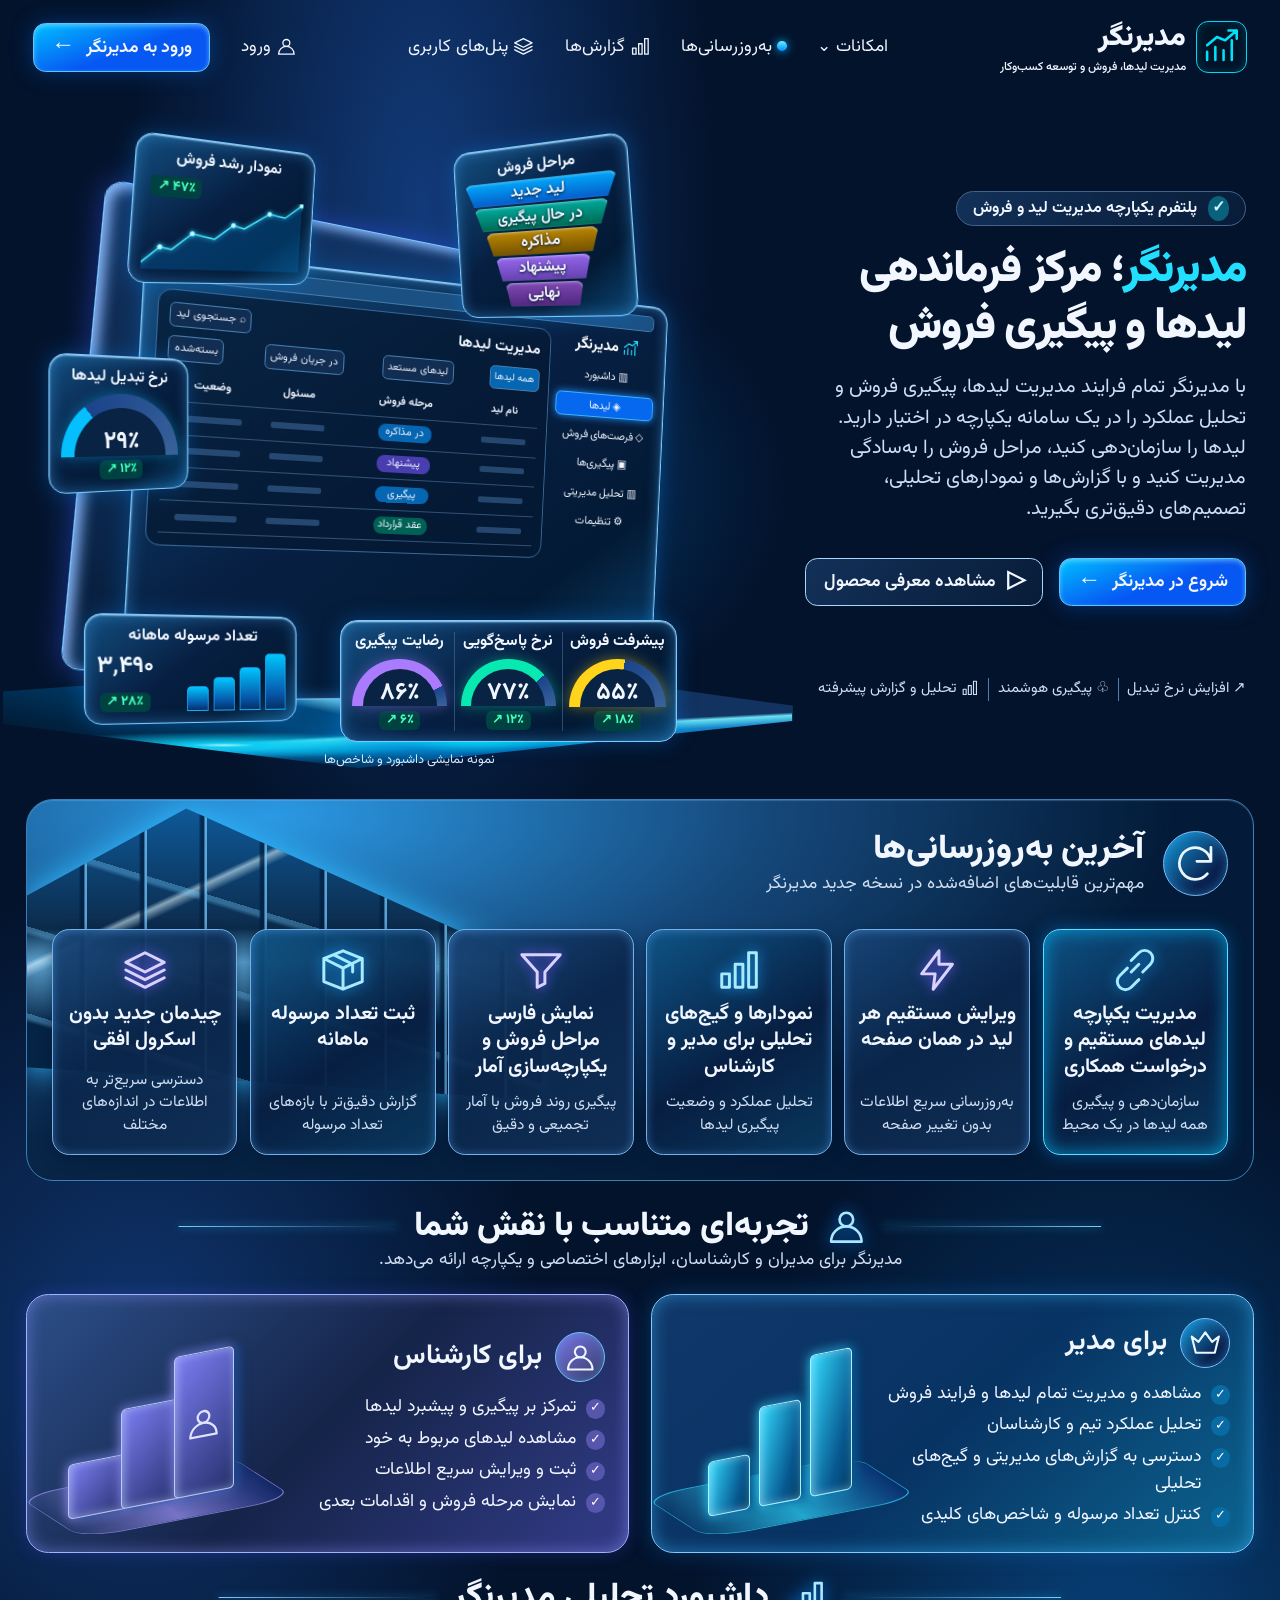
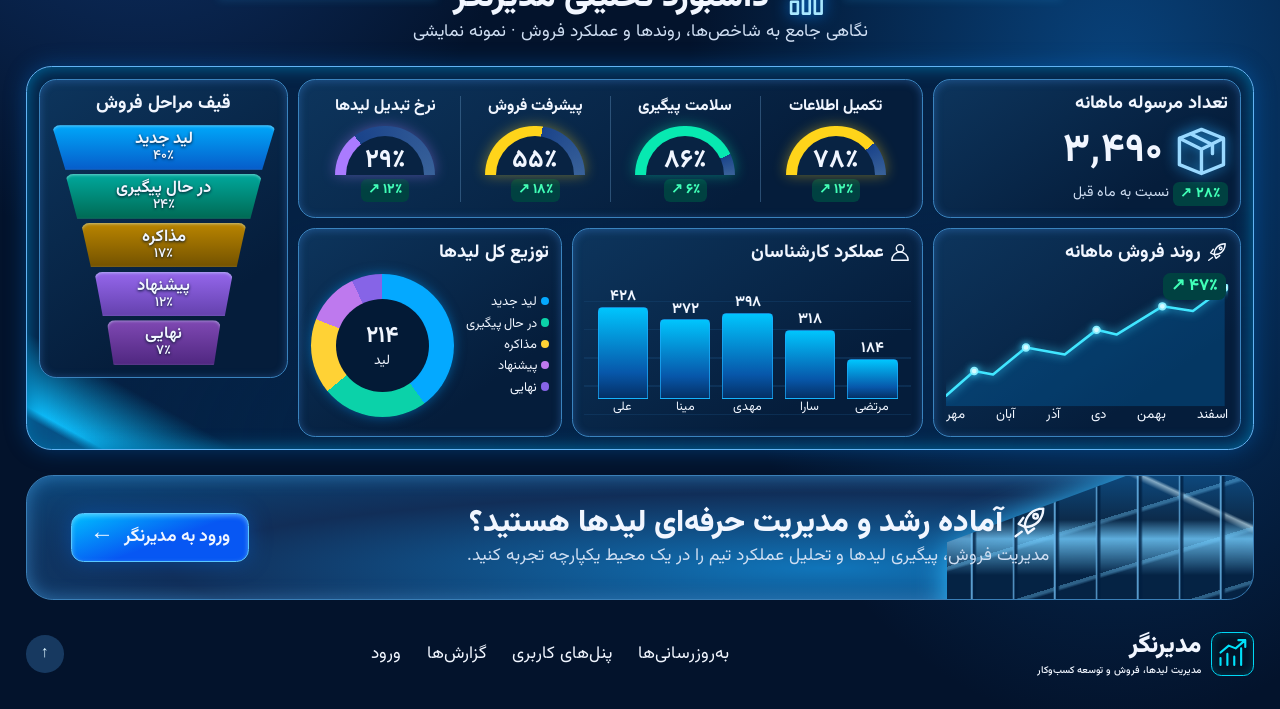
==== commit 0fd6a1f3: "Rename the homepage sales stages card" ====
--- a/index.html
+++ b/index.html
@@ -62,7 +62,7 @@
      </div>
     </div>
     <div class="float glass float-trend"><b>نمودار رشد فروش</b><small class="gain">↗ ‌۴۷٪</small><svg class="line-chart" viewBox="0 0 240 104" aria-hidden="true"><use href="#i-trend"/></svg></div>
-    <div class="float glass float-funnel"><b>مرحله فروش فارسی</b><ol class="funnel"><li>لید جدید</li><li>در حال پیگیری</li><li>مذاکره</li><li>پیشنهاد</li><li>نهایی</li></ol></div>
+    <div class="float glass float-funnel"><b>مراحل فروش</b><ol class="funnel"><li>لید جدید</li><li>در حال پیگیری</li><li>مذاکره</li><li>پیشنهاد</li><li>نهایی</li></ol></div>
     <div class="float glass float-conversion"><b>نرخ تبدیل لیدها</b><div class="gauge" style="--angle:52deg"><strong>۲۹٪</strong></div><small class="gain">↗ ‌۱۲٪</small></div>
     <div class="float glass float-parcels"><b>تعداد مرسوله ماهانه</b><div class="parcels-mini"><div><strong>۳٬۴۹۰</strong><small class="gain">↗ ‌۲۸٪</small></div><div class="mini-bars" aria-hidden="true"><i style="--h:42%"></i><i style="--h:57%"></i><i style="--h:73%"></i><i style="--h:96%"></i></div></div></div>
     <div class="float glass float-gauges">
